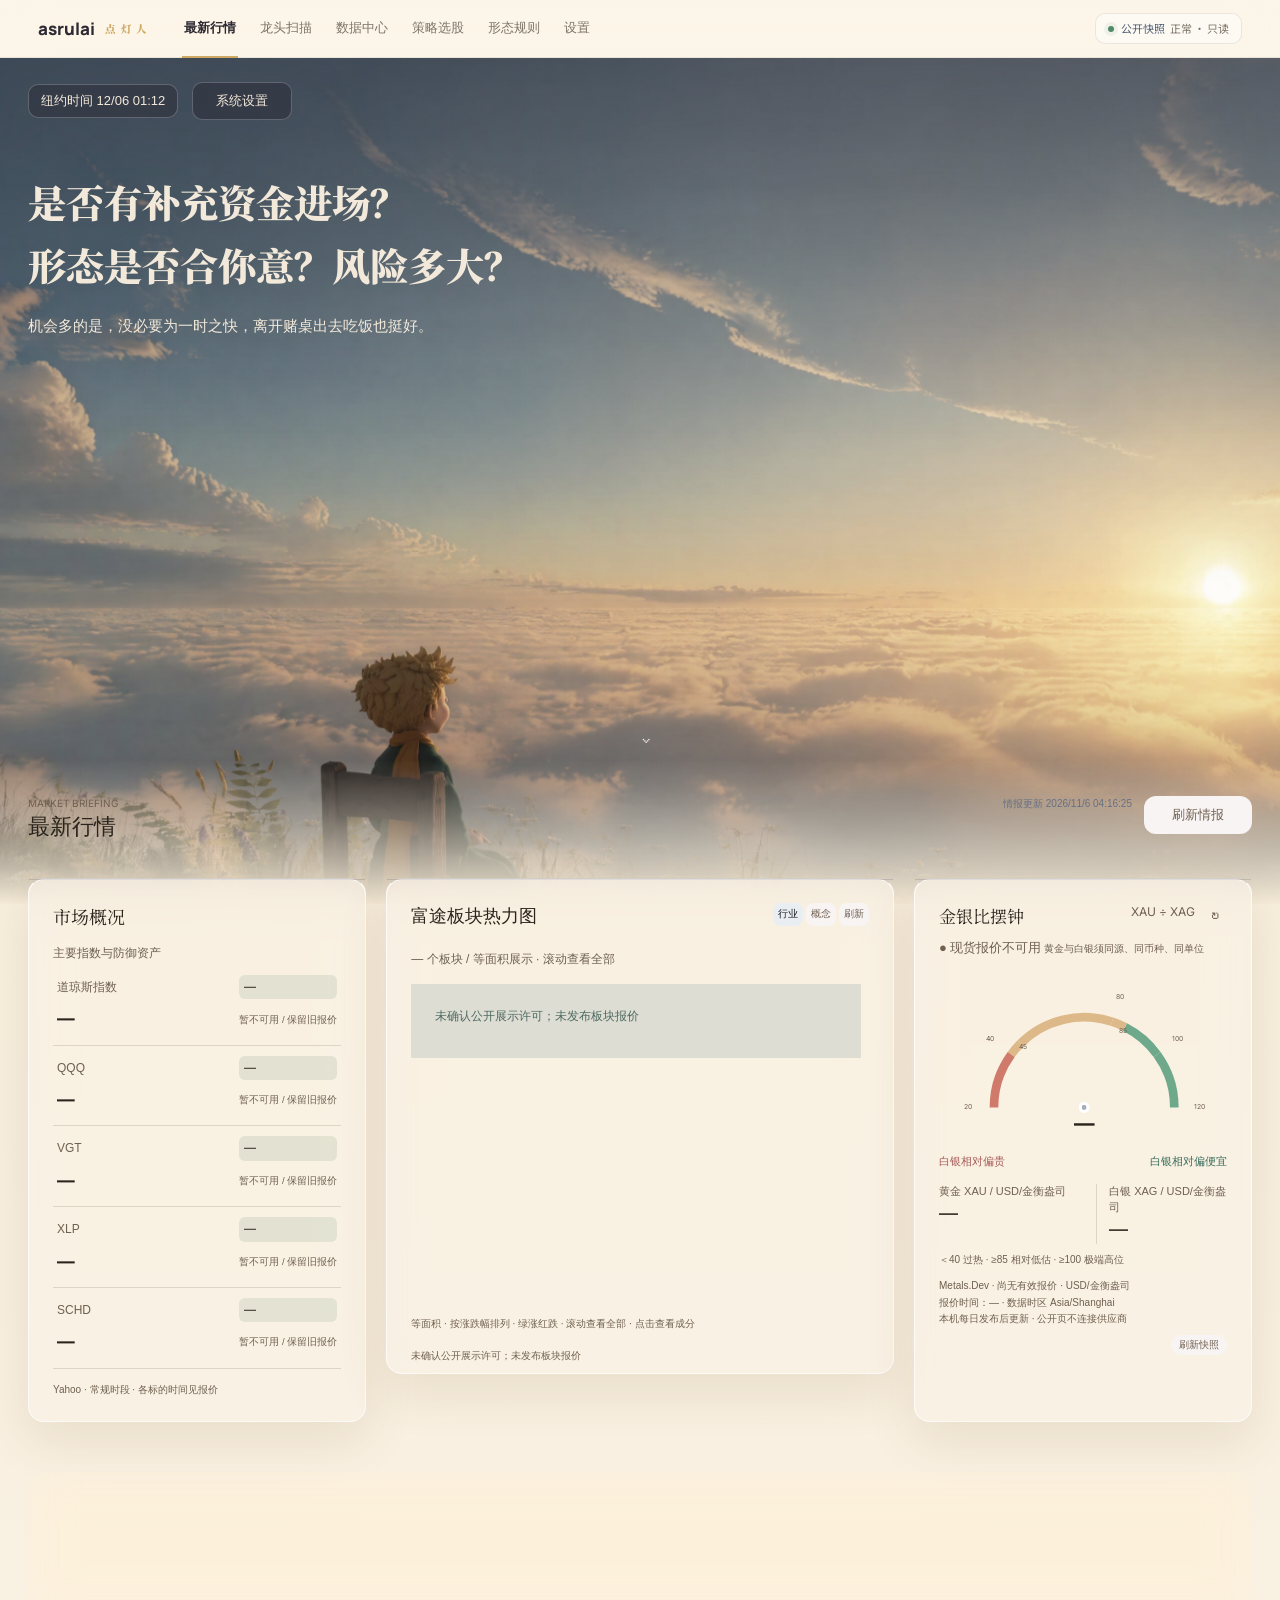
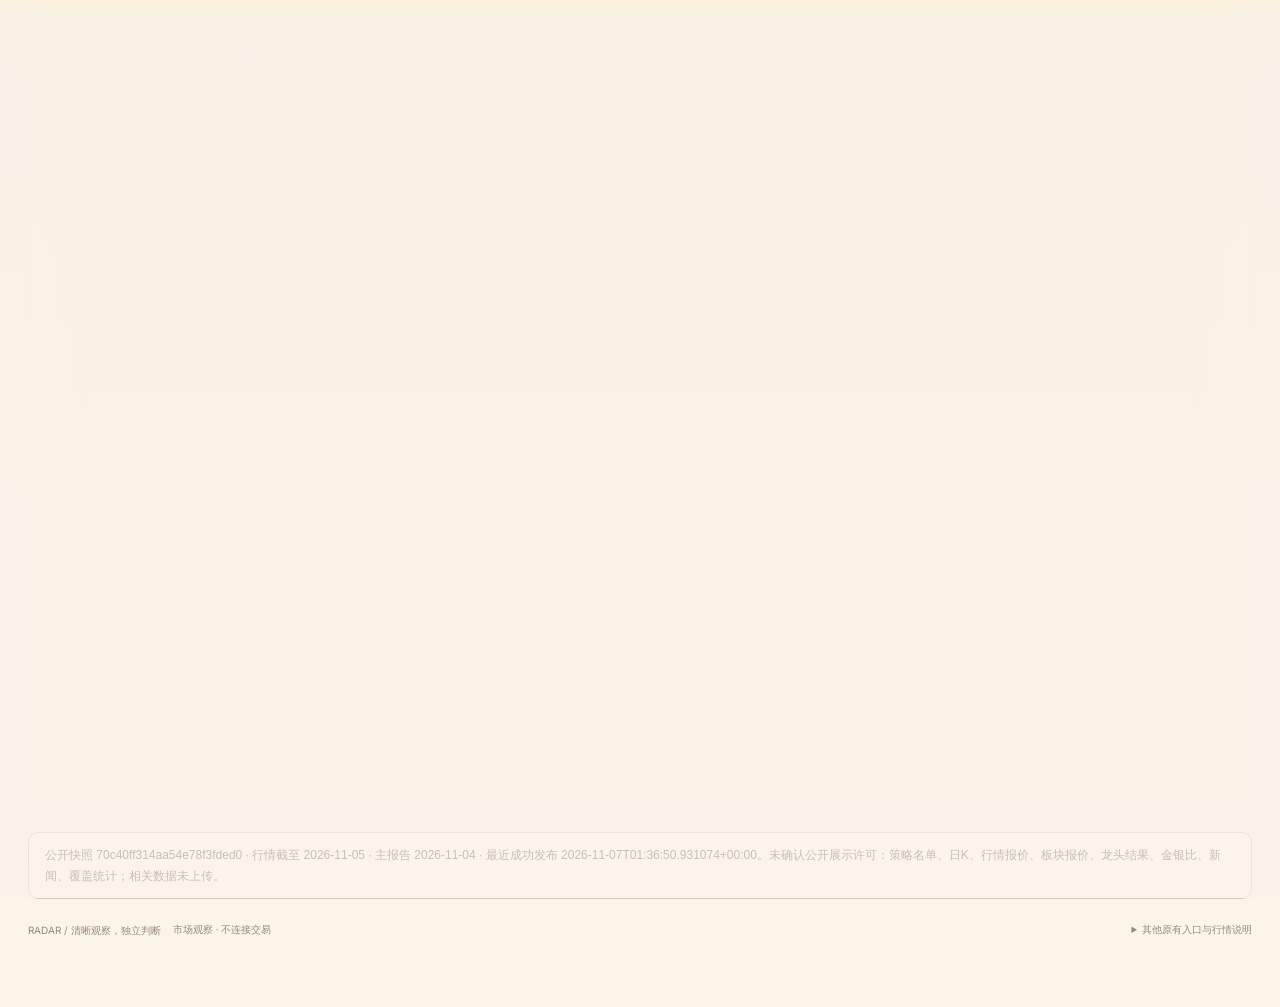
==== index.html @ d1a66824 "Hide restricted strategy outcome status and finalize source UI version tracking" ====
<!doctype html>
<html lang="zh-CN">
<head>
  <meta charset="utf-8">
  <meta name="viewport" content="width=device-width,initial-scale=1">
  <title>asrulai 点灯人 · 美股强庄雷达</title>
  <link rel="icon" href="assets/favicon.svg" type="image/svg+xml">
  <link rel="stylesheet" href="public-readonly.css?v=4c5e1f662833">
  <link rel="stylesheet" href="style.css?v=d8dc9cdddaea">
  <link rel="stylesheet" href="strategy-grid.css?v=edbc44631b74">
  <link rel="stylesheet" href="home-glass.css?v=fbff0ef90c2d">
  <link rel="stylesheet" href="mac-ui-v1.css?v=05c9273a77c1">
  <link rel="stylesheet" href="cine-v4.css?v=2f1f0448f739">
  <link rel="stylesheet" href="strategy-v41.css?v=d9907ea0c270">
  <link rel="stylesheet" href="strategy-final.css?v=4d6ab292b437">
<link rel="stylesheet" href="https://fonts.googleapis.com/css2?family=Manrope:wght@700;800&family=Noto+Serif+SC:wght@900&display=swap">
</head>
<body class="ui-preview c1-market-view">
  <header class="preview-global">
    <div class="preview-brand"><a class="preview-wordmark" href="#"><span>asrulai</span><small>点灯人</small></a></div>
    <nav id="previewNavigation" aria-label="全局导航">
      <button class="nav-item active" data-view="intel" aria-label="最新行情" title="最新行情">最新行情</button>
      <button class="nav-item" data-view="leaders" aria-label="龙头扫描" title="龙头扫描">龙头扫描</button>
      <button class="nav-item" data-view="data" aria-label="数据中心" title="数据中心">数据中心</button>
      <button class="nav-item" data-view="results" aria-label="策略选股" title="策略选股">策略选股</button>
      <button class="nav-item" data-view="rules" aria-label="形态规则" title="形态规则">形态规则</button>
      <button class="nav-item" data-view="settings" aria-label="设置" title="设置">设置</button>
    </nav>
    <div class="preview-account-slot">
      <div class="sidebar-status">
        <span class="status-dot" id="serverDot"></span>
        <div><small>公开快照</small><strong id="serverStatus">读取中</strong></div>
      </div>
    </div>
  </header>
<div class="app-shell">


    <main class="main">
      <header class="topbar">
        <div><h1 id="pageTitle">最新行情</h1><p id="pageSubtitle">市场概况、政策与宏观、策略机会观察</p></div>
        <div class="top-actions">
          <span class="asof" id="asOf">尚未扫描</span>
          <button class="btn primary" id="quickScanBtn">公开只读快照</button>
        </div>
      </header>

      <section class="view" id="view-home" hidden aria-hidden="true">
        <span id="mUniverse"></span><span id="mWithData"></span><span id="mBars"></span><span id="mReady"></span><span id="mQualified"></span>
        <span id="cUniverse"></span><span id="cReady"></span><span id="cLatest"></span><span id="coveragePct"></span>
        <div id="coverageRing"></div><span id="coverageTip"></span><div id="setupNotice"></div><div id="homeCandidates"></div>
      </section>

      <section class="view active c1-market-page" id="view-intel">
        <div class="cine-scene" aria-hidden="true"><img class="scene" src="hero_cine.jpg?v=195e0e89e6cb" alt=""><div class="scene-grade"></div><div class="scene-haze"></div><div class="hero-fade"></div></div><header class="home-nav" aria-label="首页导航">
          <div class="home-brand"><strong>asrulai</strong><small>点灯人</small></div>
          <nav><button type="button" data-home-go="intel" aria-current="page">市场总览</button><button type="button" data-home-go="results">强庄雷达</button><button type="button" data-home-go="leaders">龙头扫描</button><button type="button" data-home-go="data">数据中心</button></nav>
          <div class="home-account"><time id="homeClock"></time><button type="button" data-home-go="settings">系统设置</button></div>
        </header>
        <section class="home-hero"><div><h1>是否有补充资金进场？<br>形态是否合你意？风险多大？</h1><p>机会多的是，没必要为一时之快，离开赌桌出去吃饭也挺好。</p></div></section>
        <div class="c1-page-head"><div><p class="c1-kicker">MARKET BRIEFING</p><h2>最新行情</h2><p class="home-original-subtitle">以现有扫描结果为核心的市场观察</p></div><div class="c1-actions"><span id="intelAsOf">尚未获取情报</span><button class="btn" id="refreshIntelBtn">刷新情报</button></div></div>
        <section class="c1-section c1-overview" aria-labelledby="c1OverviewTitle">
          <div class="c1-section-title"><h3 id="c1OverviewTitle">市场概况</h3><span id="intelMarketDate">各标的行情时间见下方</span></div>
          <div id="c1MarketBoard"></div>
        </section>

        <footer class="home-footer"><span>RADAR / 清晰观察，独立判断</span><span>市场观察 · 不连接交易</span><details><summary>其他原有入口与行情说明</summary><button type="button" data-home-go="rules">形态规则</button><button type="button" id="homeQuickScan">读取公开快照</button><div id="homeSourceNotes"></div></details></footer>
        <section class="c1-section" aria-labelledby="c1PolicyTitle"><div class="c1-section-title"><div><p class="c1-kicker">POLICY & MACRO</p><h3 id="c1PolicyTitle">政策与宏观</h3></div><button type="button" id="intelPolicyMore" class="c1-link">查看更多</button></div><div class="c1-policy-grid" id="intelPolicy"><p class="c1-empty">暂无最新资讯</p></div></section>
        <section class="c1-section c1-bottom-watch" aria-labelledby="c1StrategiesTitle"><div class="c1-section-title"><div><h3 id="c1StrategiesTitle">大跌抄底</h3><span id="c1ScanAsOf">固定观察池 · 日 K 线 · 7只标的</span></div></div><div class="c1-stock-grid" id="intelStrategyStocks"><p class="c1-empty">正在读取固定观察池…</p></div></section>
      </section>

      <section class="view" id="view-leaders">
        <article class="intel-hero leader-hero">
          <div><span class="eyebrow">LEADER & MAINLINE SCANNER</span><h2>龙头股与主线行情</h2><p>把“先启动、带动同题材、分歧后仍强、最后转弱”转成可审计的美股量价与新闻规则。</p></div>
          <div class="intel-actions"><strong id="leaderAsOf">尚未获取</strong><button class="btn primary" id="refreshLeaderBtn">刷新龙头扫描</button></div>
        </article>
        <div class="intel-limitations hidden" id="leaderLimitations"></div>
        <article class="panel mainline-panel"><div class="panel-head"><div><h2>第一阶段：当天热点与强势板块</h2><p>先核验新闻催化、上涨宽度、相对大盘强度和量能，再进入个股形态筛选</p></div></div><div class="mainline-list" id="mainlineList"><div class="empty-state">请先刷新今日情报</div></div></article>
        <article class="panel leader-panel"><div class="panel-head"><div><h2>龙头股候选</h2><p>不是单纯涨幅第一；优先观察最先启动、量价最强、收盘靠近高位且带动题材的股票</p></div></div><div class="leader-list" id="leaderList"><div class="empty-state">请先刷新今日情报</div></div><p class="audit-tip">美股没有A股涨停板制度：系统把“一字板”代理为强缺口/强收盘启动，把“换手板”代理为高成交额、高量比、实体强和收盘靠近高位。候选只是观察线索，不构成投资建议。</p></article>
      </section>

      <section class="view" id="view-data">
        <div class="grid-2 data-grid">
          <article class="panel massive-sync-panel">
            <div class="panel-head"><div><h2>公开数据快照</h2><p>这里展示本机雷达最近一次发布的只读结果；公开网页不连接行情供应商，也不触发同步或扫描。</p></div><span class="badge recommended">只读镜像</span></div>
            <div class="massive-status-grid">
              <div><span>数据状态</span><strong id="msProvider">公开快照</strong></div>
              <div><span>本地最新交易日</span><strong id="msLocalDate">—</strong></div>
              <div><span>当前应更新到</span><strong id="msTargetDate">与本机快照一致</strong></div>
              <div><span>缺失交易日</span><strong id="msMissing">仅在本机处理</strong></div>
              <div><span>正在同步日期</span><strong id="msCurrentDate">公开站不同步</strong></div>
              <div><span>本日返回股票</span><strong id="msReturned">—</strong></div>
              <div><span>插入 / 更新 / 跳过</span><strong id="msWriteCounts">公开站不写入</strong></div>
              <div><span>请求等待</span><strong id="msWait">无</strong></div>
              <div><span>总进度</span><strong id="msProgress">100%</strong></div>
              <div><span>最近成功日期</span><strong id="msLastSuccess">—</strong></div>
              <div><span>更新结果</span><strong id="msResult">等待读取</strong></div>
              <div><span>错误信息</span><strong id="msError">—</strong></div>
              <div><span>日K来源审计</span><strong id="msSourceAudit">内部参数</strong></div>
              <div><span>数据口径</span><strong id="msConflictDates">只读结果</strong></div>
            </div>
            <p class="privacy-note">选股策略、筛选阈值、行情钥匙和本机设置只留在你的电脑。这里仅发布上榜结果、既有标签与分数、K线数字和行情快照。</p>
          </article>
          <article class="panel">
            <div class="panel-head"><div><h2>数据源健康状态</h2><p>公开网页只读取静态快照，不执行连接测试。</p></div><span class="badge">只读</span></div>
            <div id="sourceHealthList" class="source-health-list"><div class="empty-state">快照文件可正常读取；供应商连通状态仅在本机雷达查看。</div></div>
            <div class="button-row"><button class="btn" id="testAllSourcesBtn">重新读取快照</button><button class="btn" id="exportDiagnosticsBtn">导出公开状态</button></div>
          </article>
        </div>
        <article class="panel progress-panel" id="progressPanel">
          <div class="panel-head"><div><h2>发布状态</h2><p id="progressText">只读快照已就绪</p></div><button class="text-btn danger" id="stopTaskBtn" disabled>公开站无任务</button></div>
          <div class="progress-track"><div id="progressBar" style="width:100%"></div></div>
          <div class="task-log" id="taskLog">本页面不会修改雷达数据库。</div>
        </article>
        <article class="panel">
          <div class="panel-head"><div><h2>数据库覆盖明细</h2><p>沿用本机雷达发布时的正式审计口径</p></div><button class="btn" id="refreshCoverageBtn">刷新</button></div>
          <div class="audit-table">
            <div><span>候选池股票数</span><strong id="aUniverse">0</strong></div>
            <div><span>已有历史数据</span><strong id="aWithData">0</strong></div>
            <div><span>正式可扫描</span><strong id="aReady">0</strong></div>
            <div><span>累计日K条数</span><strong id="aBars">0</strong></div>
            <div><span>数据最新交易日</span><strong id="aLatest">—</strong></div>
          </div>
        </article>
      </section>

      <section class="view" id="view-results">
        <article class="panel result-controls">
          <div>
            <h2>全市场扫描</h2>
            <p>扫描沿用原有数据与策略。选择左侧股票查看本地一年日K，滚轮缩放、拖动平移。</p>
          </div>
          <div class="scan-settings"><span class="badge">公开快照 · 筛选参数：内部参数</span><button class="btn primary" id="runScanBtn">重新读取快照</button></div>
        </article>

        <div class="result-summary" id="resultSummary">
          <span>尚未扫描</span>
        </div>

        <article class="panel table-panel">
          <div class="table-toolbar">
            <div class="filter-tabs">
              <button class="active" data-filter="qualified">正式候选</button>
              <button data-filter="personal">主线中的确认形态</button>
              <button data-filter="watch">主线待形态／形态待主线</button>
              <button data-filter="all">全部评分</button>
              <button data-filter="risk">出货风险</button>
            </div>
            <input id="resultSearch" placeholder="搜索股票代码或名称">
            <select id="stageFilter"><option value="">全部阶段</option><option>拉升启动</option><option>洗盘/锁仓</option><option>建仓观察</option><option>稳健上升</option><option>出货风险</option></select>
            <select id="personalPatternFilter">
              <option value="">全部个人形态</option>
              <option value="strong_launch">强势经典启动</option>
              <option value="extreme_quiet">极静思动</option>

              <option value="abnormal_volume_small_gain">当天量能异常大</option>
              <option value="needle_bottom">金针探底</option>
              <option value="pulse_wash">上冲下洗</option>
              <option value="return_spear">杀回马枪</option>
              <option value="arrow_cross_three">一箭穿三</option>

              <option value="strong_wash">强势股洗盘</option>
              <option value="breakdown_wash">破位洗盘</option>

              <option value="ma5_support">5日均线支撑</option>
              <option value="gap_up_start_v1">跳空高开</option>
              <option value="ma30_support_v1">30日均线</option>
            </select>
            <button class="btn" data-result-sort="pre_desc">盘前涨幅↓</button>
            <button class="btn" data-result-sort="pre_asc">盘前涨幅↑</button>
            <button class="btn" data-result-sort="catalyst">黑马优先：盘前＋利好/热点</button>
            <button class="btn" id="exportCsvBtn">导出 CSV</button>
            <button class="btn" id="exportHtmlBtn">导出中文报告</button>
          </div>
          <div class="table-scroll">
            <table>
              <thead><tr><th>排名</th><th>股票</th><th>所属行业</th><th>盘前涨幅</th><th>形态标签</th><th>收盘/日涨跌</th><th>核心理由（利好/热点优先）</th><th>观察触发价</th></tr></thead>
              <tbody id="resultBody"><tr><td colspan="8" class="empty-cell">完成扫描后显示结果</td></tr></tbody>
            </table>
          </div>
          <div class="pagination" id="pagination"></div>
        </article>
      </section>

      <section class="view" id="view-rules">
        <article class="rule-hero"><span>核心原则</span><h2>“强庄”只是量价结构的俗称，公开页面只展示扫描结果与高层规则名称。</h2><p>具体筛选、打分和确认参数均为「内部参数」，仅在本机雷达保存与执行。</p></article>
        <div class="rule-grid" id="publicCoreRules"></div>
        <article class="panel personal-library-panel"><div class="panel-head"><div><h2>你的个人形态库</h2><p>公开说明不包含检测算法与数值阈值</p></div><span class="badge recommended">内部参数</span></div><div class="rule-grid personal-rule-grid" id="publicPersonalRules"></div></article>
        <article class="panel source-panel"><h2>规则依据与美股适配</h2><p>形态标签用于整理观察线索，不证明真实庄家存在，也不构成投资建议。</p></article>
      </section>

      <section class="view" id="view-settings">
        <div class="grid-2">
          <article class="panel"><h2>阅读偏好</h2><label>结果每页数量<select id="pageSize"><option>25</option><option selected>50</option><option>100</option></select></label><label class="check"><input type="checkbox" id="showManualPlan" checked> 显示已发布的观察价位</label><button class="btn" id="saveSettingsBtn">保存阅读偏好</button><p class="privacy-note">阅读偏好只保存在当前浏览器，不会同步回本机雷达。</p></article>
          <article class="panel"><h2>公开数据管理</h2><p>公开站没有清空本机数据库的权限。需要更新内容时，在本机雷达运行发布脚本即可。</p><button class="btn" id="clearDataBtn">清除本页阅读偏好</button></article>
        </div>
        <article class="panel about-panel"><h2>版本信息</h2><div><span>界面版本</span><strong>1.18.29 · 原雷达 UI 只读镜像</strong></div><div><span>策略与门槛</span><strong>内部参数</strong></div><div><span>自动交易</span><strong>永久关闭；仅生成人工观察计划</strong></div><div><span>公开数据位置</span><strong>静态只读快照</strong></div></article>
      </section>
    </main>
  </div>

  <div class="toast" id="toast"></div>
  <div class="modal" id="detailModal" role="dialog" aria-modal="true" aria-label="股票专业K线与既有评分" aria-hidden="true">
    <div class="modal-card">
      <button class="modal-close" id="modalClose" aria-label="关闭股票详情">×</button>
      <div id="detailContent"></div>
    </div>
  </div>
  <script src="public-db.js?v=346287a24764"></script>
  <script src="inline-chart-viewport.js?v=1ce33b12a002"></script>
  <script src="plate-members.js?v=44be9cada687"></script>
  <script src="c1-display.js?v=3f9371ce4bd9"></script>
  <script src="public-strategy-grid.js?v=619bd5b79b53"></script>
  <script src="public-chart-change-rate.js?v=726ba0afd06a"></script>
  <script src="public-app.js?v=e1412cb95948"></script>
  <script src="public-metals-ratio.js?v=fabd8baeedbb"></script>
  <script src="home-glass.js?v=058d87735598"></script>
  <script src="mac-ui-v1.js?v=e82d5ac2a124"></script>
  <script src="cine-v4.js?v=af844124ae87"></script>
  <script src="strategy-final-ui.js?v=3d24afa59faa"></script>
  <script src="public-publication.js?v=81edaf9be515"></script>
</body>
</html>
---- public-readonly.css ----
/* Permissions belong to public controllers, shared styles own geometry. */
.ui-preview #view-results .preview-command{z-index:40}
.ui-preview #view-results .result-more[open]{z-index:61}
.publication-notice{font:12px/1.7 -apple-system,sans-serif;color:#695f52;padding:12px 16px;margin:18px 0;border:1px solid #d9ccad;border-radius:10px;background:#fff9ed}
---- style.css ----
:root {
  --bg: #07101d;
  --sidebar: #091525;
  --panel: #101d2e;
  --panel-2: #14243a;
  --line: #223650;
  --text: #eef6ff;
  --muted: #8ea2bb;
  --cyan: #25c5e8;
  --blue: #4b7cff;
  --green: #35d69a;
  --amber: #f5b94c;
  --red: #ff6b7a;
  --shadow: 0 18px 50px rgba(0, 0, 0, .22);
}
* { box-sizing: border-box; }
html, body { margin: 0; min-height: 100%; background: var(--bg); color: var(--text); font-family: -apple-system, BlinkMacSystemFont, "PingFang SC", "Microsoft YaHei", Arial, sans-serif; }
body { background-image: radial-gradient(circle at 80% 0%, rgba(37, 197, 232, .08), transparent 32%), radial-gradient(circle at 15% 75%, rgba(75, 124, 255, .06), transparent 34%); }
button, input, select { font: inherit; }
button { cursor: pointer; }
.app-shell { display: flex; min-height: 100vh; }
.sidebar { position: fixed; inset: 0 auto 0 0; width: 232px; padding: 24px 18px; background: rgba(9, 21, 37, .98); border-right: 1px solid #192b42; display: flex; flex-direction: column; z-index: 10; }
.brand { display: flex; gap: 12px; align-items: center; padding: 0 6px 28px; }
.brand-mark { width: 42px; height: 42px; border-radius: 13px; display: grid; place-items: center; color: #04111d; font-weight: 900; letter-spacing: -1px; background: linear-gradient(135deg, var(--cyan), #72f0c3); box-shadow: 0 8px 25px rgba(37, 197, 232, .25); }
.brand strong { display: block; font-size: 15px; }
.brand small { color: var(--muted); font-size: 10px; display: block; margin-top: 4px; }
nav { display: grid; gap: 7px; }
.nav-item { border: 0; color:#42566c; background: transparent; border-radius: 11px; padding: 12px 14px; text-align: left; transition: .18s ease; }
.nav-item span { display: inline-block; width: 27px; color:#42566c; }
.nav-item:hover { background:#f4f7fb; color: #fff; }
.nav-item.active { background: linear-gradient(90deg, rgba(37, 197, 232, .19), rgba(75, 124, 255, .11)); color: #fff; box-shadow: inset 3px 0 var(--cyan); }
.nav-item.active span { color: var(--cyan); }
.sidebar-status { margin-top: auto; border: 1px solid var(--line); background:#f4f7fb; border-radius: 12px; padding: 12px; display: flex; gap: 10px; align-items: center; }
.status-dot { width: 9px; height: 9px; border-radius: 50%; background: var(--amber); box-shadow: 0 0 0 5px rgba(245,185,76,.1); }
.status-dot.ok { background: var(--green); box-shadow: 0 0 0 5px rgba(53,214,154,.1); }
.sidebar-status small { color: var(--muted); display: block; font-size: 10px; }
.sidebar-status strong { font-size: 12px; }
.sidebar-note { color: #647d98; font-size: 10px; line-height: 1.7; padding: 8px 12px 0; }
.main { margin-left: 232px; width: calc(100% - 232px); padding: 0 30px 60px; }
.topbar { height: 106px; display: flex; align-items: center; justify-content: space-between; border-bottom: 1px solid rgba(34,54,80,.7); margin-bottom: 26px; }
.topbar h1 { margin: 0 0 6px; font-size: 25px; letter-spacing: -.5px; }
.topbar p { margin: 0; color: var(--muted); font-size: 12px; }
.top-actions { display: flex; align-items: center; gap: 13px; }
.asof { color: var(--muted); font-size: 11px; }
.view { display: none; animation: fade .22s ease; }
.view.active { display: block; }
@keyframes fade { from { opacity: .4; transform: translateY(4px); } to { opacity: 1; transform: none; } }
.btn { border: 1px solid #31506f; color:#42566c; background:#f4f7fb; padding: 9px 14px; border-radius: 9px; font-weight: 600; font-size: 12px; transition: .18s ease; }
.btn:hover { transform: translateY(-1px); border-color: #4d7198; background:#f4f7fb; }
.btn:disabled { opacity: .45; cursor: not-allowed; transform: none; }
.btn.primary { color: #02111d; border-color: transparent; background: linear-gradient(135deg, var(--cyan), #59e2b5); box-shadow: 0 7px 20px rgba(37,197,232,.16); }
.btn.danger { border-color: rgba(255,107,122,.55); color: #ffb4bc; background: rgba(255,107,122,.08); }
.text-btn { color: var(--cyan); border: 0; background: transparent; font-size: 12px; }
.text-btn.danger { color: var(--red); }
.notice { display: grid; grid-template-columns: auto 1fr auto; gap: 16px; align-items: center; padding: 16px 18px; border: 1px solid rgba(37,197,232,.35); background: linear-gradient(90deg, rgba(37,197,232,.10), rgba(75,124,255,.05)); border-radius: 13px; margin-bottom: 20px; }
.notice.hidden { display: none; }
.notice-icon { width: 34px; height: 34px; border-radius: 50%; display: grid; place-items: center; background: var(--cyan); color: #03131f; font-weight: 900; }
.notice strong { font-size: 13px; }
.notice p { margin: 5px 0 0; color:#42566c; font-size: 11px; }
.metric-grid { display: grid; grid-template-columns: repeat(4, minmax(0, 1fr)); gap: 15px; margin-bottom: 18px; }
.metric { position: relative; overflow: hidden; padding: 19px; min-height: 120px; border: 1px solid var(--line); border-radius: 14px; background: linear-gradient(145deg, #101e30, #0d1928); box-shadow: var(--shadow); }
.metric:after { content: ""; position: absolute; width: 80px; height: 80px; border-radius: 50%; right: -25px; top: -25px; background: rgba(75,124,255,.08); }
.metric span { color:#42566c; font-size: 11px; }
.metric strong { display: block; font-size: 31px; margin: 9px 0 5px; }
.metric small { color: #667f99; font-size: 10px; }
.metric.accent strong { color: var(--cyan); }
.metric.green strong { color: var(--green); }
.grid-2 { display: grid; grid-template-columns: 1fr 1fr; gap: 18px; margin-bottom: 18px; }
.massive-sync-panel { grid-column: 1 / -1; }
.massive-key-row { display:grid; grid-template-columns:minmax(320px,1fr) 210px; gap:14px; align-items:end; }
.massive-key-status { min-height:58px; border:1px solid #29425e; border-radius:9px; padding:10px 12px; background:#f4f7fb; display:grid; gap:3px; }
.massive-key-status span,.massive-key-status small { color:var(--muted); font-size:9px; }
.massive-key-status strong { color:var(--cyan); font-size:12px; }
.massive-status-grid { display:grid; grid-template-columns:repeat(4,minmax(0,1fr)); gap:9px; margin-top:16px; }
.massive-status-grid div { min-height:66px; border:1px solid #263e59; border-radius:9px; background:#f4f7fb; padding:10px 11px; }
.massive-status-grid span { display:block; color:var(--muted); font-size:9px; margin-bottom:8px; }
.massive-status-grid strong { display:block; color:#42566c; font-size:11px; overflow-wrap:anywhere; }
@media (max-width: 980px) { .massive-status-grid { grid-template-columns:repeat(2,minmax(0,1fr)); } .massive-key-row { grid-template-columns:1fr; } }
.panel { border: 1px solid var(--line); border-radius: 14px; background: linear-gradient(145deg, rgba(16,29,46,.98), rgba(12,24,39,.98)); padding: 20px; box-shadow: var(--shadow); }
.panel h2 { margin: 0; font-size: 15px; }
.panel > h2 { margin-bottom: 16px; }
.panel-head { display: flex; justify-content: space-between; align-items: flex-start; gap: 12px; margin-bottom: 17px; }
.panel-head p, .panel > p { margin: 5px 0 0; color: var(--muted); font-size: 10px; line-height: 1.6; }
.candidate-list { min-height: 185px; }
.candidate-item { display: grid; grid-template-columns: 45px 1fr auto; gap: 12px; align-items: center; padding: 10px 5px; border-bottom: 1px solid rgba(34,54,80,.65); }
.candidate-item:last-child { border-bottom: 0; }
.score-bubble { width: 38px; height: 38px; border-radius: 11px; display: grid; place-items: center; font-weight: 800; color: var(--green); background: rgba(53,214,154,.09); border: 1px solid rgba(53,214,154,.23); }
.candidate-item strong { font-size: 12px; }
.candidate-item small { display: block; color: var(--muted); font-size: 9px; margin-top: 4px; white-space: nowrap; overflow: hidden; text-overflow: ellipsis; max-width: 380px; }
.candidate-item em { font-style: normal; color: var(--cyan); font-size: 10px; }
.empty-state, .empty-cell { color: #657d95; display: grid; place-items: center; font-size: 11px; }
.coverage-ring-wrap { display: flex; align-items: center; gap: 28px; min-height: 145px; }
.coverage-ring { --pct: 0%; width: 112px; height: 112px; border-radius: 50%; flex: 0 0 auto; display: grid; place-items: center; background: conic-gradient(var(--cyan) var(--pct), #1b3048 0); position: relative; }
.coverage-ring:after { content: ""; position: absolute; inset: 10px; border-radius: 50%; background:#f4f7fb; }
.coverage-ring span { position: relative; z-index: 1; font-size: 21px; font-weight: 800; }
.coverage-copy { flex: 1; display: grid; gap: 12px; }
.coverage-copy div { display: flex; justify-content: space-between; border-bottom: 1px dashed #2b4059; padding-bottom: 8px; }
.coverage-copy span { color: var(--muted); font-size: 10px; }
.coverage-copy strong { font-size: 11px; }
.audit-tip { color:#42566c; font-size: 10px; line-height: 1.6; margin: 7px 0 0; }
.logic-panel { margin-bottom: 18px; }
.logic-flow { display: grid; grid-template-columns: 1fr auto 1fr auto 1fr auto 1fr; gap: 10px; align-items: center; }
.logic-flow > div { min-height: 86px; border: 1px solid #243b55; border-radius: 11px; background:#f4f7fb; padding: 12px; }
.logic-flow b { color: var(--cyan); font-size: 10px; }
.logic-flow strong { display: block; font-size: 11px; margin: 8px 0 5px; }
.logic-flow span { color: var(--muted); font-size: 9px; }
.logic-flow i { color: #45617e; font-style: normal; }
.badge { border: 1px solid #35506d; color:#42566c; border-radius: 999px; padding: 4px 8px; font-size: 9px; }
.badge.recommended { color: var(--green); border-color: rgba(53,214,154,.35); background: rgba(53,214,154,.07); }
label { display: block; color:#42566c; font-size: 10px; margin: 12px 0; }
input, select { width: 100%; border: 1px solid #2a425e; outline: none; color:#42566c; background:#f4f7fb; border-radius: 8px; padding: 10px 11px; margin-top: 6px; font-size: 11px; }
textarea { width: 100%; min-height: 95px; resize: vertical; border: 1px solid #2a425e; outline: none; color:#42566c; background:#f4f7fb; border-radius: 8px; padding: 11px; font: 11px/1.6 ui-monospace, SFMono-Regular, Menlo, monospace; }
textarea:focus { border-color: var(--cyan); box-shadow: 0 0 0 3px rgba(37,197,232,.08); }
input:focus, select:focus { border-color: var(--cyan); box-shadow: 0 0 0 3px rgba(37,197,232,.08); }
.form-row { display: grid; grid-template-columns: 1fr 1fr; gap: 12px; }
label.check { display: flex; gap: 8px; align-items: center; }
label.check input { width: auto; margin: 0; accent-color: var(--cyan); }
.button-row { display: flex; gap: 8px; flex-wrap: wrap; margin-top: 15px; }
.privacy-note { color: #667f99 !important; }
.drop-zone { min-height: 215px; border: 1px dashed #355675; border-radius: 12px; background: rgba(37,197,232,.025); display: flex; flex-direction: column; align-items: center; justify-content: center; gap: 8px; transition: .2s ease; }
.drop-zone.drag { border-color: var(--cyan); background: rgba(37,197,232,.08); }
.drop-zone strong { font-size: 12px; }
.drop-zone span { color: var(--muted); font-size: 10px; }
.upload-icon { width: 42px; height: 42px; border-radius: 50%; display: grid; place-items: center; background:#f4f7fb; color: var(--cyan); font-size: 20px; }
.import-help { display: grid; grid-template-columns: repeat(2, 1fr); gap: 5px 12px; margin-top: 13px; color:#42566c; font-size: 9px; }
.import-help strong { grid-column: 1 / -1; color:#42566c; }
.progress-panel { margin-bottom: 18px; }
.futu-panel { margin-bottom: 18px; }
.source-health-panel { margin: 18px 0; }
.source-health-list { display:grid; grid-template-columns:repeat(auto-fit,minmax(220px,1fr)); gap:8px; }
.source-health-row { border:1px solid #29425e; border-radius:9px; padding:10px 12px; background:#f4f7fb; display:grid; gap:4px; }
.source-health-row b { color:#42566c; }
.source-health-row small { color:var(--muted); line-height:1.35; }
.source-health-row .warn { color:#f2bd5a; }
.futu-count { align-self: center; color: var(--muted); font-size: 10px; margin-left: auto; }
.progress-track { height: 8px; border-radius: 999px; overflow: hidden; background:#f4f7fb; }
.progress-track > div { width: 0; height: 100%; background: linear-gradient(90deg, var(--blue), var(--cyan), var(--green)); transition: width .2s ease; }
.task-log { margin-top: 13px; height: 72px; overflow: auto; white-space: pre-wrap; border-radius: 8px; padding: 10px; color:#42566c; background:#f4f7fb; font: 10px/1.55 ui-monospace, SFMono-Regular, Menlo, monospace; }
.audit-table { display: grid; grid-template-columns: repeat(5, 1fr); gap: 10px; }
.audit-table div { background:#f4f7fb; border: 1px solid #203650; border-radius: 10px; padding: 13px; }
.audit-table span { color: var(--muted); font-size: 9px; display: block; }
.audit-table strong { display: block; font-size: 17px; margin-top: 8px; }
.intel-hero { display: flex; align-items: center; justify-content: space-between; gap: 24px; padding: 24px 26px; margin-bottom: 17px; border: 1px solid rgba(37,197,232,.34); border-radius: 16px; background: radial-gradient(circle at 82% 0, rgba(53,214,154,.13), transparent 42%), linear-gradient(135deg, #10243c, #0d1b2c); }
.intel-hero .eyebrow { color: var(--cyan); font-size: 9px; letter-spacing: 2px; font-weight: 800; }
.intel-hero h2 { margin: 8px 0; font-size: 22px; }
.intel-hero p { max-width: 760px; margin: 0; color:#42566c; font-size: 10px; line-height: 1.7; }
.intel-actions { min-width: 165px; text-align: right; }
.intel-actions strong { display: block; margin-bottom: 10px; color:#42566c; font-size: 9px; font-weight: 500; }
.intel-limitations { margin-bottom: 15px; padding: 11px 14px; border: 1px solid rgba(245,185,76,.36); border-radius: 10px; color: #d8bd87; background: rgba(245,185,76,.07); font-size: 9px; line-height: 1.6; }
.intel-limitations.hidden { display: none; }
.intel-metric-grid { display: grid; grid-template-columns: repeat(5, minmax(0,1fr)); gap: 13px; margin-bottom: 17px; }
.intel-metric-grid .metric { min-height: 108px; padding: 16px; }
.intel-metric-grid .metric strong { font-size: 24px; }
.intel-temperature strong { color: var(--cyan); }
.market-summary-text { min-height: 66px; margin: 0 0 14px !important; padding: 13px; border-left: 3px solid var(--cyan); background:#f4f7fb; color: #c5d5e5 !important; font-size: 11px !important; line-height: 1.8 !important; }
.index-grid { display: grid; grid-template-columns: repeat(2,1fr); gap: 9px; }
.index-card { padding: 11px; border: 1px solid #253e59; border-radius: 10px; background:#f4f7fb; }
.index-card span { color:#42566c; font-size: 9px; }
.index-card b { display: block; margin-top: 6px; font-size: 14px; }
.index-card em { margin-left: 7px; font-size: 10px; font-style: normal; }
.sector-heat { display: flex; flex-wrap: wrap; gap: 8px; align-content: flex-start; min-height: 175px; }
.sector-pill { min-width: 88px; padding: 9px 10px; border: 1px solid #29425e; border-radius: 9px; background:#f4f7fb; }
.sector-pill strong { display: block; font-size: 10px; }
.sector-pill span { display: block; margin-top: 4px; font-size: 10px; }
.sector-pill.hot { border-color: rgba(53,214,154,.34); background: rgba(53,214,154,.07); }
.sector-pill.cold { border-color: rgba(255,107,122,.31); background: rgba(255,107,122,.06); }
.theme-list { display: grid; gap: 9px; min-height: 180px; }
.theme-item-wrap { border: 1px solid #263e59; border-radius: 10px; background:#f4f7fb; overflow: hidden; }
.theme-item-wrap.open { border-color: rgba(37,197,232,.55); }
.theme-item-wrap.dynamic { border-color: rgba(155,124,255,.5); box-shadow: inset 3px 0 0 rgba(155,124,255,.75); }
.theme-item { width: 100%; display: grid; grid-template-columns: auto 1fr auto; gap: 9px; align-items: center; padding: 10px 11px; border: 0; color: inherit; text-align: left; background: transparent; cursor: pointer; }
.theme-rank { width: 28px; height: 28px; display: grid; place-items: center; border-radius: 8px; color: var(--cyan); background: rgba(37,197,232,.09); font-size: 10px; font-weight: 800; }
.theme-item strong { font-size: 11px; }
.theme-item small { display: block; margin-top: 4px; color:#42566c; font-size: 8px; line-height: 1.4; }
.theme-flag { padding: 4px 7px; border-radius: 999px; color:#42566c; background:#f4f7fb; font-size: 8px; white-space: nowrap; }
.theme-flag.new { color: #07171f; background: var(--green); font-weight: 800; }
.theme-evidence { padding: 0 12px 12px 48px; }
.theme-evidence-title { padding: 9px 0; color:#42566c; font-size: 9px; border-top: 1px solid #213952; }
.theme-news { padding: 9px 10px; margin-top: 7px; border-radius: 7px; background:#f4f7fb; border-left: 2px solid #25c5e8; }
.theme-news strong { display: block; color:#42566c; font-size: 9px; line-height: 1.45; }
.theme-news p { margin: 5px 0; color:#42566c; font-size: 9px; line-height: 1.55; }
.theme-news small { color:#42566c; font-size: 8px; }
.theme-news a { display: inline-block; margin-left: 8px; color:#42566c; font-size: 8px; text-decoration: none; }
.theme-evidence-empty { padding: 10px 0; color:#42566c; font-size: 9px; }
.dynamic-concept-panel, .rescue-panel { min-height: 300px; }
.concept-stats { display: flex; flex-wrap: wrap; gap: 8px; margin: -4px 0 13px; }
.concept-stats span { padding: 6px 9px; border: 1px solid #29425e; border-radius: 8px; background:#f4f7fb; color:#42566c; font-size: 8px; }
.concept-stats b { color:#42566c; }
.rescue-list { display: grid; gap: 8px; }
.rescue-item { display: grid; grid-template-columns: 105px 65px 1fr; gap: 10px; align-items: start; padding: 10px; border: 1px solid #263e59; border-radius: 10px; background:#f4f7fb; }
.rescue-item strong { display: block; font-size: 11px; }
.rescue-item small { display: block; margin-top: 3px; color:#42566c; font-size: 8px; line-height: 1.45; }
.rescue-item > b { font-size: 11px; text-align: right; }
.rescue-item p { margin: 0; color:#42566c; font-size: 9px; line-height: 1.55; }
.rescue-item a { display: block; margin-top: 5px; color: var(--cyan); text-decoration: none; font-size: 8px; }
.rescue-item a:hover { text-decoration: underline; }
.news-list { display: grid; grid-template-columns: repeat(2, minmax(0,1fr)); gap: 9px 14px; }
.news-list.compact { grid-template-columns: 1fr; max-height: 370px; overflow: auto; }
.news-item { display: block; padding: 11px 12px; border: 1px solid #253b55; border-radius: 10px; background:#f4f7fb; text-decoration: none; }
.news-item:hover { border-color: #3b6382; background:#f4f7fb; }
.news-item strong { display: block; color:#42566c; font-size: 10px; line-height: 1.55; }
.news-item small { display: block; margin-top: 6px; color:#42566c; font-size: 8px; }
.news-item .news-type { color: var(--amber); margin-right: 6px; }
.intel-news-panel, .hot-stock-panel { margin-bottom: 18px; }
.hot-stock-list { display: grid; gap: 12px; }
.hot-stock-card { display: grid; grid-template-columns: 150px minmax(240px,1fr) minmax(220px,.85fr); gap: 16px; padding: 15px; border: 1px solid #263e59; border-radius: 12px; background:#f4f7fb; }
.hot-stock-quote { border-right: 1px solid #223650; padding-right: 14px; }
.hot-stock-quote h3 { margin: 0 0 5px; font-size: 15px; }
.hot-stock-quote .hot-company { min-height: 24px; color:#42566c; font-size: 8px; line-height: 1.4; }
.hot-change { display: block; margin: 7px 0; color: var(--green); font-size: 22px; font-weight: 900; }
.confidence { display: inline-block; margin-top: 5px; padding: 3px 6px; border-radius: 6px; color:#42566c; background:#f4f7fb; font-size: 8px; }
.confidence.high { color: var(--green); background: rgba(53,214,154,.10); }
.confidence.low { color: var(--amber); background: rgba(245,185,76,.10); }
.hot-stock-logic h4, .hot-stock-risk h4 { margin: 0 0 7px; color:#42566c; font-size: 9px; }
.hot-stock-logic p { margin: 0 0 8px; color:#42566c; font-size: 10px; line-height: 1.65; }
.evidence-line { color:#42566c; font-size: 8px; line-height: 1.55; }
.hot-stock-risk ul { margin: 0; padding-left: 16px; }
.hot-stock-risk li { color:#42566c; font-size: 9px; line-height: 1.55; margin: 3px 0; }
.hot-stock-news { display: block; margin-top: 7px; color: var(--cyan); font-size: 8px; line-height: 1.45; text-decoration: none; }
.hot-stock-news:hover { text-decoration: underline; }
.leader-hero { border-color: rgba(155,124,255,.38); background: radial-gradient(circle at 82% 0, rgba(155,124,255,.16), transparent 42%), linear-gradient(135deg, #171d3a, #0d1b2c); }
.mainline-panel, .leader-panel { margin-bottom: 18px; }
.mainline-list, .leader-list { display: grid; gap: 10px; }
.mainline-card { display: grid; grid-template-columns: 34px 1fr auto; gap: 12px; align-items: center; padding: 13px; border: 1px solid #2c4160; border-radius: 11px; background:#f4f7fb; }
.mainline-rank { width: 30px; height: 30px; display: grid; place-items: center; border-radius: 9px; color:#42566c; background: rgba(155,124,255,.16); font-size: 12px; font-weight: 900; }
.mainline-body h3 { margin: 0 0 6px; font-size: 12px; }
.mainline-body p { margin: 0 0 5px; color:#42566c; font-size: 9px; }
.mainline-body small { color:#42566c; font-size: 8px; }
.mainline-phase { margin-left: 6px; padding: 3px 6px; border: 1px solid rgba(37,197,232,.25); border-radius: 999px; color: var(--cyan); font-size: 8px; font-weight: 500; }
.member-strip { display: flex; flex-wrap: wrap; gap: 6px; margin: 8px 0; }
.member-chip, .quote-link { color:#42566c; text-decoration: none; }
.member-chip { display: inline-flex; align-items: center; gap: 4px; padding: 4px 7px; border: 1px solid #294667; border-radius: 999px; background:#f4f7fb; font-size: 8px; }
.member-chip:hover, .quote-link:hover { color: var(--cyan); border-color: var(--cyan); }
.member-chip b { color:#42566c; font-size: 8px; }
.leader-card { display: grid; grid-template-columns: 150px 1fr auto; gap: 15px; align-items: center; padding: 13px 15px; border: 1px solid #263e59; border-radius: 11px; background:#f4f7fb; }
.leader-symbol { border-right: 1px solid #223650; padding-right: 15px; }
.leader-symbol h3 { margin: 0 0 4px; font-size: 15px; }
.leader-symbol small { display: block; min-height: 22px; color:#42566c; font-size: 8px; }
.leader-symbol b { display: block; margin-top: 7px; font-size: 17px; }
.leader-reason h4 { margin: 0 0 7px; color:#42566c; font-size: 10px; }
.leader-reason p { margin: 0 0 6px; color:#42566c; font-size: 9px; }
.leader-reason small { color:#42566c; font-size: 8px; }
.result-controls { display: flex; justify-content: space-between; align-items: flex-end; gap: 20px; margin-bottom: 16px; }
.result-controls p { color: var(--muted); font-size: 10px; margin: 6px 0 0; }
.scan-settings { display: flex; gap: 8px; align-items: flex-end; }
.scan-settings label { margin: 0; min-width: 100px; }
.scan-settings input { margin-top: 4px; padding: 8px; }
.result-summary { display: flex; gap: 10px; flex-wrap: wrap; margin: 0 0 14px; }
.result-summary span { border: 1px solid var(--line); background:#f4f7fb; border-radius: 9px; padding: 8px 11px; color:#42566c; font-size: 10px; }
.result-summary b { color: #fff; margin-left: 5px; }
.table-panel { padding: 0; overflow: hidden; }
.table-toolbar { display: flex; align-items: center; gap: 10px; padding: 14px; border-bottom: 1px solid var(--line); }
.filter-tabs { display: flex; background:#f4f7fb; padding: 3px; border-radius: 8px; }
.filter-tabs button { border: 0; background: transparent; color:#42566c; font-size: 10px; padding: 7px 10px; border-radius: 6px; }
.filter-tabs button.active { color: #fff; background:#f4f7fb; }
.table-toolbar input { width: 180px; margin: 0 0 0 auto; padding: 8px; }
.table-toolbar select { width: 130px; margin: 0; padding: 8px; }
.table-scroll { overflow-x: auto; }
table { width: 100%; border-collapse: collapse; font-size: 10px; }
th { color:#42566c; text-align: left; font-weight: 600; padding: 11px 12px; background:#f4f7fb; white-space: nowrap; }
td { padding: 12px; border-top: 1px solid rgba(34,54,80,.7); color:#42566c; vertical-align: middle; }
tbody tr { transition: background .15s ease; }
tbody tr.clickable:hover { background:#f4f7fb; cursor: pointer; }
.result-stock-row td { border-bottom: 0; }
.inline-chart-row td { padding: 0 12px 15px; border-top: 0; background:#f4f7fb; }
.inline-chart-row:hover { background:#f4f7fb; }
.inline-futu-chart { overflow: hidden; border: 1px solid #2a4159; border-radius: 9px; background: #f8fafb; box-shadow: inset 0 0 0 1px rgba(255,255,255,.5); contain: layout paint style; content-visibility: auto; contain-intrinsic-size: 354px; }
.inline-futu-chart header { display: flex; align-items: center; min-height: 34px; padding: 0 10px; border-bottom: 1px solid #d8e0e7; color: #1679d3; background: #f4f7f9; }
.inline-futu-chart header b { white-space: nowrap; font-size: 12px; }
.inline-ma-legend { display: flex; gap: 13px; overflow: hidden; margin-left: 18px; color: #596673; font-size: 9px; white-space: nowrap; }
.inline-ma-legend i { font-style: normal; font-weight: 700; }
.inline-chart-gap-key { margin-left: 12px; border-left: 8px solid rgba(255,159,26,.35); padding-left: 5px; color: #65717e; font-size: 9px; white-space: nowrap; }
.inline-chart-interaction-hint { margin-left: auto; color: #65717e; font-size: 8px; white-space: nowrap; }
.inline-chart-detail { margin-left: 8px; border: 1px solid #b9c7d4; border-radius: 5px; padding: 4px 9px; color: #536170; background: #fff; font: inherit; font-size: 9px; cursor: pointer; }
.inline-chart-detail:hover { color: #087fd6; border-color: #087fd6; }
.inline-canvas-wrap { position: relative; height: 320px; background: #fff; }
.inline-price-chart { display: block; width: 100%; height: 100%; cursor: crosshair; touch-action: pan-y; user-select: none; }
.inline-price-chart.dragging { cursor: grabbing; }
.inline-chart-tooltip { position: absolute; z-index: 4; min-width: 168px; border: 1px solid rgba(75,94,112,.6); border-radius: 4px; padding: 7px 9px; color: #344250; background: rgba(255,255,255,.95); box-shadow: 0 4px 14px rgba(25,42,58,.18); font-size: 9px; line-height: 1.5; pointer-events: none; }
.inline-chart-tooltip[hidden] { display: none; }
.inline-chart-tooltip em { color: #d96c00; font-style: normal; }
.inline-chart-loading { position: absolute; inset: 0; display: grid; place-items: center; color:#42566c; font-size: 10px; pointer-events: none; }
.ticker { color: #fff; font-weight: 800; font-size: 11px; }
.company { display: block; color: #687f97; font-size: 8px; margin-top: 3px; max-width: 120px; overflow: hidden; text-overflow: ellipsis; white-space: nowrap; }
.score { color: var(--green); font-size: 13px; font-weight: 800; }
.grade { font-size: 8px; padding: 2px 5px; border-radius: 5px; background: rgba(53,214,154,.1); margin-left: 4px; }
.stage { display: inline-block; color: var(--cyan); border: 1px solid rgba(37,197,232,.25); border-radius: 999px; padding: 4px 7px; white-space: nowrap; }
.stage.risk { color: var(--red); border-color: rgba(255,107,122,.3); }
.tag { display: inline-block; color:#42566c; background:#f4f7fb; border-radius: 5px; padding: 3px 5px; margin: 2px; white-space: nowrap; }
.pos { color: var(--green); }
.neg { color: var(--red); }
.reason-cell { min-width: 260px; max-width: 360px; color:#42566c; line-height: 1.5; }
.industry-cell { min-width: 110px; color:#42566c; line-height: 1.45; }
.premarket-cell { min-width: 84px; font-weight: 700; }
.premarket-cell small { display: block; margin-top: 3px; color:#42566c; font-weight: 400; font-size: 8px; }
.catalyst-line { display: block; margin-bottom: 4px; color: #f5c96f; font-weight: 700; }
.pagination { display: flex; gap: 5px; justify-content: center; padding: 13px; border-top: 1px solid var(--line); }
.pagination button { color:#42566c; background:#f4f7fb; border: 1px solid #28405b; border-radius: 6px; padding: 5px 8px; font-size: 9px; }
.pagination button.active { color: #06131e; background: var(--cyan); }
.rule-hero { padding: 30px; border-radius: 16px; margin-bottom: 17px; border: 1px solid rgba(37,197,232,.35); background: radial-gradient(circle at 90% 0, rgba(37,197,232,.14), transparent 45%), linear-gradient(135deg, #102239, #0d1a2b); }
.rule-hero span { color: var(--cyan); font-size: 10px; font-weight: 700; letter-spacing: 2px; }
.rule-hero h2 { max-width: 780px; font-size: 22px; line-height: 1.45; margin: 12px 0; }
.rule-hero p { max-width: 860px; color:#42566c; font-size: 11px; line-height: 1.8; }
.rule-grid { display: grid; grid-template-columns: repeat(3, 1fr); gap: 14px; margin-bottom: 17px; }
.rule-card { min-height: 175px; padding: 20px; border: 1px solid var(--line); border-radius: 13px; background:#f4f7fb; }
.rule-card b { color: var(--blue); font-size: 9px; letter-spacing: 1px; }
.rule-card h3 { margin: 12px 0 9px; font-size: 15px; }
.rule-card p { color: var(--muted); font-size: 10px; line-height: 1.75; margin: 0; }
.rule-card.gate { border-top: 3px solid var(--cyan); }
.rule-card.gate b { color: var(--cyan); }
.rule-card.risk { border-top: 3px solid var(--red); }
.rule-card.risk b { color: var(--red); }
.personal-library-panel { margin-bottom: 17px; border-color: rgba(155,124,255,.35); }
.personal-rule-grid { margin: 16px 0 0; }
.rule-card.personal { min-height: 155px; border-top: 3px solid #9b7cff; background: linear-gradient(145deg, #121f34, #151d35); }
.rule-card.personal b { color:#42566c; }
.source-panel { margin-bottom: 18px; }
.source-panel p { font-size: 11px; }
.danger-zone { border-color: rgba(255,107,122,.3); }
.danger-zone p { margin: 0 0 15px; }
.about-panel div { display: flex; justify-content: space-between; padding: 10px 0; border-top: 1px solid var(--line); font-size: 10px; }
.about-panel span { color: var(--muted); }
.toast { position: fixed; right: 25px; bottom: 25px; z-index: 100; max-width: 360px; padding: 12px 16px; border: 1px solid #37617a; border-radius: 10px; background:#f4f7fb; color:#42566c; font-size: 11px; box-shadow: var(--shadow); opacity: 0; transform: translateY(15px); pointer-events: none; transition: .2s ease; }
.toast.show { opacity: 1; transform: none; }
.toast.error { border-color: rgba(255,107,122,.6); color: #ffdce0; }
.modal { position: fixed; inset: 0; z-index: 80; display: none; place-items: center; padding: 30px; background: rgba(3,9,16,.75); backdrop-filter: blur(8px); }
.modal.open { display: grid; }
.modal-card { position: relative; width: min(1380px, 97vw); max-height: 92vh; overflow: auto; background:#f4f7fb; border: 1px solid #2c4662; border-radius: 16px; padding: 25px; box-shadow: 0 30px 90px rgba(0,0,0,.5); }
.modal-close { position: absolute; right: 15px; top: 12px; border: 0; background: transparent; color:#42566c; font-size: 23px; }
.detail-head { display: flex; gap: 16px; align-items: center; margin-bottom: 18px; }
.detail-head .big-score { width: 66px; height: 66px; border-radius: 18px; display: grid; place-items: center; color: var(--green); background: rgba(53,214,154,.08); border: 1px solid rgba(53,214,154,.3); font-size: 24px; font-weight: 900; }
.detail-head h2 { margin: 0 0 5px; }
.detail-head p { margin: 0; color: var(--muted); font-size: 10px; }
.chart-quote-strip { display:grid; grid-template-columns: 1fr 1fr 1.8fr 1.8fr 1.4fr; gap:1px; overflow:hidden; margin:-3px 0 14px; border:1px solid var(--line); border-radius:10px; background:var(--line); }
.chart-quote-strip div { min-width:0; padding:9px 11px; background:#f4f7fb; }
.chart-quote-strip span { display:block; color:var(--muted); font-size:9px; }
.chart-quote-strip b { display:block; overflow:hidden; margin-top:4px; color:#42566c; font-size:11px; text-overflow:ellipsis; white-space:nowrap; }
.chart-quote-strip .pos { color:#ef6a72; }.chart-quote-strip .neg { color:#42566c; }
.chart-wrap { height: 260px; border: 1px solid var(--line); border-radius: 11px; padding: 10px; background:#f4f7fb; margin: 15px 0; }
.chart-wrap canvas { width: 100%; height: 100%; }
.pro-chart-wrap { height: min(610px, 62vh); padding: 0; overflow: hidden; position: relative; background:#f4f7fb; }
.pro-chart-wrap canvas { cursor: crosshair; }
.pro-chart-wrap canvas.dragging { cursor: grabbing; }
.chart-controls { display:flex; justify-content:space-between; gap:8px; align-items:center; flex-wrap:wrap; margin:8px 0; padding:8px 10px; border:1px solid var(--line); border-radius:8px; background:#f4f7fb; }
.chart-controls button { border:1px solid var(--line); background:#f4f7fb; color:var(--muted); border-radius:6px; padding:4px 8px; font:inherit; cursor:pointer; }
.chart-controls button.active { color:#071522; background:var(--accent); border-color:var(--accent); }
.ma-switches { display:flex; gap:8px; flex-wrap:wrap; color:var(--muted); font-size:10px; }
.ma-switches input { accent-color:var(--accent); vertical-align:middle; }
.chart-tooltip { display:none; position:absolute; z-index:3; min-width:155px; padding:8px 10px; border:1px solid #436783; border-radius:6px; background:rgba(5,16,29,.94); color:#42566c; font-size:10px; line-height:1.55; pointer-events:none; box-shadow:0 8px 22px rgba(0,0,0,.35); }
.chart-tooltip .pos,.chart-tooltip .neg { font-weight:700; }
.chart-tooltip .pos { color:#ef6a72; }.chart-tooltip .neg { color:#42566c; }
.chart-tooltip .gap-info { color:#f3c846; font-style:normal; }
.chart-toolbar { display:flex; align-items:center; gap:10px; flex-wrap:wrap; margin-top:15px; color:var(--muted); font-size:11px; }
.chart-toolbar b { color:var(--text); font-size:13px; }
.chart-periods { display:flex; gap:6px; margin-left:auto; flex-wrap:wrap; }
.chart-periods button { border:1px solid var(--line); background:#f4f7fb; color:var(--muted); border-radius:7px; padding:5px 8px; cursor:pointer; font:inherit; }
.chart-periods button.active { color:#071522; background:var(--accent); border-color:var(--accent); }
.score-grid { display: grid; grid-template-columns: repeat(7, 1fr); gap: 8px; }
.score-grid div { padding: 11px; background:#f4f7fb; border-radius: 9px; }
.score-grid span { display: block; color: var(--muted); font-size: 8px; }
.score-grid strong { display: block; margin-top: 5px; font-size: 14px; }
.personal-match-box { margin-top: 15px; padding: 13px 14px; border: 1px solid rgba(155,124,255,.42); border-radius: 10px; background: rgba(155,124,255,.07); }
.personal-match-box h3 { margin: 0 0 9px; color:#42566c; font-size: 11px; }
.personal-tag { color:#42566c; background: rgba(155,124,255,.16); border: 1px solid rgba(155,124,255,.26); }
.pattern-levels { margin-top:6px; color:#42566c; font-size:10px; }
.pattern-rules { margin-top:6px; color:#42566c; font-size:9px; line-height:1.7; white-space:normal; }
.pattern-rules b { color:#f1c96f; }
.watch-box { border-color: rgba(245,185,76,.42); background: rgba(245,185,76,.07); }
.watch-box h3 { color: #f5c96f; }
.watch-tag { display: inline-block; max-width: 100%; white-space: normal; color: #f3d69d; background: rgba(245,185,76,.12); border: 1px solid rgba(245,185,76,.25); }
.detail-columns { display: grid; grid-template-columns: 1fr 1fr; gap: 15px; margin-top: 15px; }
.detail-box { border: 1px solid var(--line); border-radius: 10px; padding: 14px; }
.detail-box h3 { margin: 0 0 10px; font-size: 12px; }
.detail-box li { color:#42566c; font-size: 10px; line-height: 1.65; margin: 5px 0; }
.plan-grid { display: grid; grid-template-columns: repeat(3,1fr); gap: 8px; margin-top: 15px; }
.plan-grid div { border: 1px solid #28415e; border-radius: 9px; padding: 12px; }
.plan-grid span { color: var(--muted); display: block; font-size: 8px; }
.plan-grid strong { display: block; margin-top: 6px; font-size: 14px; }
@media (max-width: 1100px) {
  .sidebar { width: 190px; }
  .main { margin-left: 190px; width: calc(100% - 190px); padding-left: 20px; padding-right: 20px; }
  .metric-grid { grid-template-columns: 1fr 1fr; }
  .intel-metric-grid { grid-template-columns: repeat(3,1fr); }
  .grid-2, .rule-grid { grid-template-columns: 1fr; }
  .logic-flow { grid-template-columns: 1fr 1fr; }
  .logic-flow i { display: none; }
  .result-controls { align-items: stretch; flex-direction: column; }
  .scan-settings { flex-wrap: wrap; }
  .audit-table { grid-template-columns: 1fr 1fr; }
  .hot-stock-card { grid-template-columns: 130px 1fr; }
  .rescue-item { grid-template-columns: 90px 55px 1fr; }
  .hot-stock-risk { grid-column: 2; }
  .chart-quote-strip { grid-template-columns: 1fr 1fr 1.5fr; }
}
@media (max-width: 760px) {
  .sidebar { position: static; width: 100%; min-height: auto; }
  .app-shell { display: block; }
  .sidebar nav { grid-template-columns: repeat(7,1fr); }
  .nav-item { text-align: center; padding: 8px 3px; font-size: 9px; }
  .nav-item span { display: block; width: auto; }
  .sidebar-status, .sidebar-note { display: none; }
  .main { margin: 0; width: 100%; padding: 0 12px 40px; }
  .topbar { height: auto; padding: 18px 0; }
  .topbar p, .asof { display: none; }
  .metric-grid { grid-template-columns: 1fr 1fr; }
  .intel-hero { align-items: stretch; flex-direction: column; }
  .intel-actions { text-align: left; }
  .intel-metric-grid { grid-template-columns: 1fr 1fr; }
  .news-list { grid-template-columns: 1fr; }
  .inline-ma-legend { display: none; }
  .inline-canvas-wrap { height: 280px; }
  .inline-chart-interaction-hint { display: none; }
  .inline-chart-gap-key { display: none; }
  .hot-stock-card { grid-template-columns: 1fr; }
  .rescue-item { grid-template-columns: 1fr auto; }
  .rescue-item p { grid-column: 1 / -1; }
  .hot-stock-quote { border-right: 0; border-bottom: 1px solid #223650; padding: 0 0 12px; }
  .hot-stock-risk { grid-column: auto; }
  .mainline-card, .leader-card { grid-template-columns: 1fr; }
  .leader-symbol { border-right: 0; border-bottom: 1px solid #223650; padding: 0 0 10px; }
  .notice { grid-template-columns: auto 1fr; }
  .notice .btn { grid-column: 1 / -1; }
  .table-toolbar { flex-wrap: wrap; }
  .table-toolbar input { margin-left: 0; }
  .score-grid { grid-template-columns: repeat(3,1fr); }
  .detail-columns, .plan-grid { grid-template-columns: 1fr; }
}

/* v1.18.27: display-only single local chart. */
.radar-review-layout{display:grid;grid-template-columns:250px minmax(0,1fr);gap:12px;align-items:start;background:#f7f9fc;color:#202733}
.radar-stock-list{max-height:620px;overflow:auto!important;min-width:0}
.radar-stock-list table{min-width:0!important;width:100%;table-layout:fixed}
.radar-stock-list th,.radar-stock-list td{display:none}
.radar-stock-list th:nth-child(2),.radar-stock-list td:nth-child(2){display:table-cell;width:150px;white-space:normal}
.radar-stock-list th:nth-child(6),.radar-stock-list td:nth-child(6){display:table-cell;width:80px}
#mainChartPane{min-width:0;position:sticky;top:10px;background:#fff}
#mainChartPane table{min-width:0!important;width:100%;table-layout:fixed}
#mainChartPane .inline-canvas-wrap{height:clamp(320px,58vh,620px)!important}
#mainChartPane canvas{height:100%!important;width:100%!important}
#mainChartPane header{flex-wrap:wrap;font-size:13px}
#mainChartPane .inline-chart-interaction-hint{display:none}
@media(max-width:850px){.radar-review-layout{grid-template-columns:180px minmax(0,1fr)}}

:root{--bg:#f5f7fa;--sidebar:#f8fafc;--panel:#fff;--panel-2:#edf2f7;--line:#d5dee8;--text:#202733;--muted:#536174;--cyan:#1478ad;--blue:#2469bd;--green:#098600;--red:#d92b32;--shadow:none}
body{background-image:none;font-size:14px}.sidebar{background:#f8fafc;border-color:#d5dee8}.brand{padding-bottom:14px}.brand-mark{background:#e2edf7;box-shadow:none;color:#1f4565}.nav-item{color:#3e5266}.nav-item:hover,.nav-item.active{background:#e5eef8;color:#183c60}.sidebar-status{background:#fff}.sidebar-note{display:none}.main{padding:0 18px 20px}.topbar{height:66px;margin-bottom:10px}.topbar h1{font-size:20px}.topbar p{display:none}.panel,.metric,.notice{background:#fff;border-color:var(--line);box-shadow:none}.panel{padding:12px;border-radius:7px}.btn,button,input,select{background:#fff;color:#27384b;border-color:#c7d3df}.btn.primary{background:#176aab;color:#fff;box-shadow:none}.filter-tabs{background:#eef3f8}.filter-tabs button{color:#33485d}.filter-tabs button.active{background:#d9e9f9;color:#173e64}.table-toolbar{gap:7px;margin-bottom:8px}.table-toolbar button{font-size:12px;padding:6px 8px}thead,th{background:#f0f4f8;color:#34465a}td{color:#243548}.company{color:#526479}.result-summary span{background:#f1f5f9;color:#42556a}.scan-preferences{margin:6px 0 10px;font-size:13px}.scan-preferences>summary{cursor:pointer;color:#435b73}.result-controls p{display:none}#mainChartPane .inline-canvas-wrap{height:clamp(300px,calc(100vh - 310px),650px)!important}.display-plates{font-size:12px;color:#41566c;margin:8px;line-height:1.5}
@media(max-width:1000px){.sidebar{padding:10px 14px}.brand{padding:0 0 7px}.brand-mark{width:30px;height:30px}.brand small{display:none}.nav-item{padding:7px}.topbar{height:55px}.main{padding:0 12px 16px}#mainChartPane .inline-canvas-wrap{height:clamp(260px,calc(100vh - 340px),540px)!important}.radar-review-layout{grid-template-columns:150px minmax(0,1fr)}}
.radar-stock-list .ticker{color:#1f3851;font-size:14px}.radar-stock-list .company{color:#405469;font-size:12px;white-space:normal;overflow-wrap:anywhere}.radar-stock-list td{background:#f8fafc}.radar-stock-list tr:hover td{background:#e6f0fa}#mainChartPane td,#mainChartPane .inline-futu-chart{background:#fff!important;color:#24384b}#mainChartPane .inline-chart-row>td{padding:0!important}.radar-stock-list{overflow-x:hidden!important}
@media(max-width:1000px){.radar-stock-list th:nth-child(6),.radar-stock-list td:nth-child(6){display:none}.radar-stock-list th:nth-child(2),.radar-stock-list td:nth-child(2){width:100%}#mainChartPane .inline-canvas-wrap{height:clamp(220px,calc(100vh - 410px),520px)!important}.table-toolbar{padding:5px}.table-panel{padding:8px}}
.table-toolbar{flex-wrap:wrap;align-items:center}.filter-tabs{flex:0 0 auto;white-space:nowrap}.table-toolbar button{white-space:nowrap;flex-shrink:0}.table-toolbar input{min-width:145px;flex:1 1 145px}.table-toolbar select{min-width:110px;flex:0 1 140px}

/* v1.18.28: unified light reading surfaces */
[hidden]{display:none!important}
:root{--amber:#8a5200}
.intel-hero,.leader-hero{background:#fff;border:1px solid #d6dfe9;padding:16px 18px;border-radius:10px;gap:14px}
.intel-hero .eyebrow{display:none}.intel-hero h2{font-size:20px;margin:0 0 6px;color:#172b40}.intel-hero p,.intel-actions strong{color:#526174;font-size:12px}
.news-item,.news-item:hover,.theme-item,.hot-stock-card,.index-card,.mainline-card,.leader-card{background:#fff;border-color:#d6dfe9;color:#203247}
.news-item strong,.theme-item strong,.hot-stock-quote h3,.mainline-card h3,.leader-card h3{color:#172b40}
.news-item strong{font-size:14px;line-height:1.55}.news-item p{font-size:13px;line-height:1.6;margin:6px 0;color:#35475a}
.news-item small,.hot-stock-quote small,.hot-company,.evidence-line,.hot-stock-risk li,.hot-stock-logic h4,.hot-stock-risk h4{color:#526174;font-size:12px}
.news-item a{color:#0968a9;font-size:12px}.news-item details{font-size:12px;margin-top:5px}.translation-status{color:#72510d!important}
#intelNews,#intelPolicy{max-height:440px;overflow:auto;overscroll-behavior:contain;scrollbar-gutter:stable;grid-template-columns:1fr}
#intelThemes{max-height:440px;overflow:auto}.futu-concept{padding:10px 12px;border-bottom:1px solid #e2e8ef}.futu-concept strong{font-size:14px;display:block}.futu-concept span,.futu-concept small{display:block;font-size:12px;color:#526174;margin-top:4px}
.hot-stock-list{grid-template-columns:repeat(2,minmax(0,1fr));gap:12px}.hot-stock-card{grid-template-columns:110px minmax(0,1fr);padding:12px;gap:12px;border-radius:8px}.hot-stock-quote{padding-right:10px;border-color:#e0e7ef}.hot-stock-quote h3{font-size:17px}.hot-stock-quote .hot-company{min-height:0;font-size:12px}.hot-change{font-size:23px;margin:8px 0}.hot-stock-logic p{font-size:13px;color:#25384d;line-height:1.6}.hot-stock-risk{grid-column:1/-1;border-top:1px solid #e2e8ef;padding-top:8px}.hot-stock-risk ul{display:flex;flex-wrap:wrap;gap:5px 22px}.hot-stock-logic .news-item{padding:8px 0;border:0;border-top:1px solid #e2e8ef;border-radius:0}.hot-stock-logic .news-item .zh-summary{display:none}.hot-stock-logic .news-item strong{font-size:12px}.confidence{color:#43576d;background:#edf2f7;font-size:11px}
.sidebar{width:190px;padding:20px 12px}.brand{gap:8px}.brand h1,.brand h2{font-size:16px}.nav-item{padding:11px 14px;border-radius:8px;font-size:14px;margin:3px 0}.nav-item.active{background:#e5effb;box-shadow:inset 3px 0 #176aab;font-weight:700}.nav-item span{display:inline-block!important;color:#58748c;width:20px}.main{margin-left:190px}
.table-toolbar{display:flex;padding:10px;background:#f8fafc;border:1px solid #e0e7ef;border-radius:9px;gap:8px}.filter-tabs{width:100%;display:flex;gap:2px;background:transparent;border-bottom:1px solid #dce5ee;padding-bottom:8px;overflow:auto}.filter-tabs button{padding:8px 12px;border-radius:6px;font-size:13px}.table-toolbar input,.table-toolbar select{height:34px;font-size:13px}.table-toolbar .btn{height:34px}.radar-stock-list th:nth-child(4),.radar-stock-list td:nth-child(4){display:table-cell;width:80px;font-size:12px}.radar-review-layout{grid-template-columns:300px minmax(0,1fr)}.radar-stock-list th:nth-child(2),.radar-stock-list td:nth-child(2){width:120px}.radar-stock-list th:nth-child(6),.radar-stock-list td:nth-child(6){width:80px}.radar-stock-list td{padding:10px 8px}.radar-stock-list small{font-size:10px;display:block;white-space:normal}
@media(max-width:1200px){.hot-stock-list{grid-template-columns:1fr}.radar-review-layout{grid-template-columns:240px minmax(0,1fr)}.radar-stock-list th:nth-child(2),.radar-stock-list td:nth-child(2){width:90px}}
@media(max-width:850px){.sidebar{width:auto}.main{margin-left:0}.radar-review-layout{grid-template-columns:190px minmax(0,1fr)}}

.main{width:calc(100% - 190px)}@media(max-width:850px){.main{width:100%}}

.result-more{position:relative;font-size:13px;margin-left:auto}.result-more>summary{cursor:pointer;padding:8px 12px;border:1px solid #ccd8e4;border-radius:6px;background:#fff}.result-more-body{position:absolute;right:0;top:40px;z-index:20;display:flex;flex-wrap:wrap;gap:8px;width:360px;padding:14px;background:#fff;border:1px solid #ccd8e4;border-radius:8px;box-shadow:0 6px 18px #22334420}.result-more-body small{width:100%;color:#526174;font-size:12px}.notice{padding:10px 14px;margin-bottom:12px;font-size:13px;line-height:1.6}
.grid-2{grid-template-columns:repeat(2,minmax(0,1fr))}.grid-2>*,.news-list>*{min-width:0}.main{min-width:0}.market-summary-text{background:#eef4fa!important;color:#294158!important;font-size:13px!important}.intel-limitations{color:#76520d;background:#fff8e9;font-size:12px}.metric span,.metric small,.panel-head p,.index-card>span{color:#526174;font-size:12px}.sector-pill{border-color:#d6dfe9}.sector-pill strong,.sector-pill span{font-size:12px}.badge{color:#42566c;background:#edf3f8;border-color:#ccd8e3}.chart-tooltip{background:#fff;color:#25384d}.news-item{overflow-wrap:anywhere}.intel-temperature strong{color:#1478ad}.metric .pos{color:#098600}.metric .neg{color:#d92b32}.notice .btn{flex:none}.coverage-ring{background:#eaf1f7;color:#25384d}
@media(max-width:850px){.grid-2{grid-template-columns:1fr}}

.hot-stock-list{align-items:start}.intel-reading-grid .intel-news-panel{margin-bottom:0}#intelThemes{display:grid;grid-template-columns:repeat(auto-fit,minmax(200px,1fr));max-height:280px}.intel-reading-grid .news-list{height:420px}

/* C1 market reading page: presentation only. */
.c1-market-page{max-width:1440px;margin:0 auto;color:#181b20}
.c1-page-head,.c1-section-title,.c1-stock-head,.c1-news-card footer{display:flex;align-items:flex-end;justify-content:space-between;gap:20px}
.c1-page-head{padding:24px 0 22px;border-bottom:1px solid #e5e7eb;margin-bottom:24px}
.c1-page-head h2{font-size:30px;letter-spacing:-.03em;margin:2px 0;color:#181b20}.c1-page-head p:last-child{color:#667085;font-size:14px;margin:3px 0}
.c1-kicker{margin:0;color:#52677b;font-size:10px;font-weight:800;letter-spacing:.16em}
.c1-actions{display:flex;align-items:center;gap:14px;color:#667085;font-size:12px}
.c1-section{background:#fff;border:1px solid #e5e7eb;border-radius:8px;margin-bottom:24px;padding:24px}
.c1-section-title{align-items:center;margin-bottom:17px}.c1-section-title h3{font-size:20px;color:#181b20;margin:0}.c1-section-title>span{font-size:12px;color:#667085}.c1-section-title .c1-kicker{margin-bottom:5px}
.c1-metrics{display:grid;grid-template-columns:repeat(4,minmax(0,1fr));gap:0}.c1-metrics>div{padding:4px 20px;border-right:1px solid #e5e7eb;min-width:0}.c1-metrics>div:first-child{padding-left:0}.c1-metrics>div:last-child{border:0}.c1-metrics span,.c1-metrics small{display:block;color:#667085;font-size:12px}.c1-metrics strong{display:block;color:#181b20;font-size:22px;line-height:1.3;margin:6px 0;overflow-wrap:anywhere}.c1-metrics strong .pos{color:#098600}.c1-metrics strong .neg{color:#d92b32}
.c1-method{border-top:1px solid #e5e7eb;margin-top:17px;padding-top:11px;color:#667085;font-size:12px}.c1-method summary{cursor:pointer}.c1-method p{line-height:1.6}
.c1-policy-grid,.c1-stock-grid{display:grid;grid-template-columns:repeat(2,minmax(0,1fr));gap:14px}.c1-link{border:0;background:none;color:#176aab;font-size:13px}
.c1-news-card,.c1-stock-card{border:1px solid #e5e7eb;border-radius:6px;background:#fff;padding:18px;min-width:0;overflow-wrap:anywhere}
.c1-news-card h4{font-size:15px;line-height:1.45;color:#181b20;margin:0 0 8px}.c1-news-card p{color:#505c6d;font-size:13px;line-height:1.5;margin:0 0 13px;display:-webkit-box;-webkit-line-clamp:3;-webkit-box-orient:vertical;overflow:hidden}.c1-news-card footer{font-size:11px;color:#667085;align-items:center}.c1-news-card footer a,.c1-related a{color:#176aab;text-decoration:none;white-space:nowrap}
.c1-stock-head{align-items:baseline}.c1-stock-head strong{font-size:21px;color:#181b20}.c1-stock-head span{color:#667085;font-size:12px;margin-left:9px}.c1-stock-head>b{font-size:18px}.c1-sector{font-size:12px;color:#52677b;margin:9px 0 15px}.c1-strategy{border-top:1px solid #e5e7eb;padding-top:12px}.c1-strategy small,.c1-news-label{color:#667085;font-size:11px}.c1-strategy p{color:#181b20;font-weight:650;font-size:14px;margin:4px 0 12px}.c1-news-label{margin:8px 0 6px}.c1-related{list-style:none;padding:0;margin:0}.c1-related li{border-top:1px solid #f0f1f3;padding:7px 0;font-size:12px;line-height:1.5}.c1-related li span,.c1-related li small{display:block}.c1-related li small,.c1-muted{color:#667085;font-size:11px}.c1-stock-card details{border-top:1px solid #e5e7eb;padding-top:10px;margin-top:11px;font-size:12px;color:#4b5563}.c1-stock-card summary{color:#176aab;cursor:pointer}.c1-empty{grid-column:1/-1;color:#667085;padding:18px 0}
@media(max-width:800px){.c1-metrics,.c1-policy-grid,.c1-stock-grid{grid-template-columns:1fr 1fr}.c1-metrics>div:nth-child(2){border-right:0}.c1-metrics>div{padding:10px}.c1-page-head{align-items:start;flex-direction:column}}
@media(max-width:600px){.c1-policy-grid,.c1-stock-grid,.c1-metrics{grid-template-columns:1fr}.c1-metrics>div{border:0;border-bottom:1px solid #e5e7eb!important;padding-left:0}.c1-section{padding:16px}.c1-page-head h2{font-size:25px}}

/* Approved B layout applies only while the strategy chart page is active. */
body.c1-b-chart-view .sidebar{position:sticky;top:0;inset:auto;width:100%;height:auto;padding:8px 22px;display:flex;flex-direction:row;align-items:center;border-right:0;border-bottom:1px solid #e5e7eb;background:#fff;z-index:30;gap:18px}
body.c1-b-chart-view .app-shell{display:block}
body.c1-b-chart-view .sidebar .brand{padding:0;white-space:nowrap;flex:none}
body.c1-b-chart-view .sidebar .brand small,body.c1-b-chart-view .sidebar-note{display:none}
body.c1-b-chart-view .sidebar nav{display:flex;flex-wrap:nowrap;gap:3px;align-items:center;overflow:auto;min-width:0}
body.c1-b-chart-view .sidebar .nav-item{white-space:nowrap;padding:8px 10px;font-size:12px;margin:0;box-shadow:none}
body.c1-b-chart-view .sidebar .nav-item span{width:auto;margin-right:4px}
body.c1-b-chart-view .sidebar-status{margin:0 0 0 auto;padding:6px 9px;white-space:nowrap;flex:none}
body.c1-b-chart-view .main{margin-left:0;width:100%;padding:0 24px 20px}
body.c1-b-chart-view .topbar{height:54px;margin-bottom:6px}
body.c1-b-chart-view .scan-preferences{margin:0 0 4px}
body.c1-b-chart-view .table-toolbar{padding:7px;margin-bottom:5px}
body.c1-b-chart-view .radar-review-layout{grid-template-columns:300px minmax(0,1fr);gap:12px}
body.c1-b-chart-view .radar-stock-list{max-height:calc(100vh - 230px)}
body.c1-b-chart-view .radar-stock-list td{padding:7px 5px}
body.c1-b-chart-view .radar-stock-list .premarket-cell,body.c1-b-chart-view .radar-stock-list td:nth-child(6){font-size:11px}
body.c1-b-chart-view #mainChartPane .inline-canvas-wrap{height:clamp(510px,calc(100vh - 230px),810px)!important}
body.c1-b-chart-view #mainChartPane header{background:#fff;color:#181b20;border-color:#e5e7eb}
body.c1-b-chart-view #mainChartPane .inline-futu-chart{border-color:#d9e0e7;border-radius:6px}
@media(max-width:1050px){body.c1-b-chart-view .sidebar-status{display:none}body.c1-b-chart-view .sidebar .brand span{display:none}body.c1-b-chart-view .radar-review-layout{grid-template-columns:220px minmax(0,1fr)}}
@media(max-width:700px){body.c1-b-chart-view .sidebar{padding:6px}body.c1-b-chart-view .sidebar .brand{display:none}body.c1-b-chart-view .main{padding:0 8px}body.c1-b-chart-view .radar-review-layout{grid-template-columns:160px minmax(0,1fr)}body.c1-b-chart-view #mainChartPane .inline-canvas-wrap{height:clamp(430px,65vh,650px)!important}}
.c1-more{grid-column:1/-1;background:#fff;color:#176aab;border:1px solid #d7e0e8;border-radius:6px;padding:12px;font-size:13px}
body.c1-b-chart-view .c1-chart-ranges{display:inline-flex;gap:2px;margin-left:auto;margin-right:8px;border:1px solid #d4dce5;border-radius:5px;padding:2px;background:#f7f8fa}
body.c1-b-chart-view .c1-chart-ranges button{border:0;background:transparent;color:#526174;font-size:11px;padding:4px 7px;border-radius:3px}
body.c1-b-chart-view .c1-chart-ranges button.active{background:#e0edfa;color:#155989;font-weight:700}
body.c1-b-chart-view #mainChartPane .inline-chart-gap-key{display:none}
body.c1-b-chart-view #mainChartPane .inline-ma-legend i{font-size:10px}
body.c1-b-chart-view #mainChartPane header{gap:5px}
body.c1-market-view .topbar{height:46px;margin-bottom:0;border-bottom:0;justify-content:flex-end}
body.c1-market-view .topbar>div:first-child{display:none}
/* C1 chart-first observation cards; scoped to latest-market page. */
.c1-stock-card .c1-strategy p{font-size:11px!important;line-height:1.5;font-weight:400!important;margin:3px 0 8px}.c1-stock-card .c1-strategy small{font-size:10px}.c1-stock-card .c1-sector{font-size:11px;line-height:1.6;max-height:52px;overflow:auto}.c1-observation-chart{border:0!important;border-radius:0!important;margin:8px -8px 14px}.c1-observation-chart header{display:flex;flex-wrap:wrap;gap:6px;align-items:center;padding:6px 0!important}.c1-observation-chart .inline-ma-legend{font-size:10px;flex:1;display:flex;flex-wrap:wrap;gap:6px}.c1-observation-chart button{font-size:10px;padding:3px 7px}.c1-observation-canvas{display:block;width:100%;height:400px;touch-action:none}.c1-local-date{display:block;font-size:10px;color:#667085}.c1-sector-grid{display:grid;grid-template-columns:repeat(4,minmax(0,1fr));gap:1px;background:#e5e7eb}.c1-sector-grid>div{background:#fff;padding:12px;display:flex;justify-content:space-between;gap:6px;flex-wrap:wrap}.c1-sector-grid small{font-size:10px;color:#667085}.c1-sector-grid>div>small{width:100%}.c1-market-quotes{display:grid;grid-template-columns:repeat(5,minmax(0,1fr));gap:16px;border-block:1px solid #e5e7eb;padding:16px 0;margin:16px 0}.c1-market-quotes>div{display:flex;flex-direction:column;gap:6px}.c1-market-quotes b{font-size:22px}.c1-market-quotes small{font-size:10px;color:#667085}.c1-opend-catalog{font-size:12px;margin:16px 0}.c1-opend-catalog p{line-height:1.8;max-height:180px;overflow:auto}#c1SectorBoard h3 small{font-size:11px;font-weight:400;color:#667085}.c1-metrics{font-size:12px}.c1-metrics strong{font-size:22px!important}@media(max-width:900px){.c1-sector-grid{grid-template-columns:repeat(2,minmax(0,1fr))}.c1-market-quotes{grid-template-columns:repeat(3,minmax(0,1fr))}}
/* Confirmed market overview: 15% / 15% / 70%, Futu heatmap only. */
.c1-overview{padding:20px!important}.c1-overview .c1-section-title{margin-bottom:16px}.c1-market-layout{display:grid;grid-template-columns:15% 15% 70%;align-items:stretch;min-width:0}.c1-quote-column{min-width:0;border-right:1px solid #e5e7eb;padding:4px 14px 4px 0;margin-right:14px;display:flex;flex-direction:column;justify-content:space-around;gap:10px}.c1-quote-item{display:grid;grid-template-columns:1fr auto;gap:3px 6px;align-items:baseline}.c1-quote-item>span{grid-column:1/-1;font-size:12px;color:#344054;font-weight:600}.c1-quote-price{font-size:17px;font-variant-numeric:tabular-nums;color:#181b20}.c1-quote-item b{font-size:12px;font-variant-numeric:tabular-nums}.c1-quote-item small{grid-column:1/-1;color:#667085;font-size:10px}.c1-heat-panel{min-width:0}.c1-heat-panel>header{display:flex;justify-content:space-between;gap:8px;align-items:center;margin-bottom:8px}.c1-heat-panel strong{font-size:13px}.c1-heat-panel button:not(.c1-heat-cell),#c1HeatDetail button{background:#fff;border:1px solid #d0d5dd;border-radius:4px;padding:3px 8px;font-size:11px;color:#344054;cursor:pointer}.c1-heat-panel [aria-pressed=true]{background:#e9eef3!important;color:#181b20!important}.c1-heat-grid{height:258px;overflow-y:auto;display:grid;grid-template-columns:repeat(6,minmax(0,1fr));grid-auto-rows:62px;gap:3px;align-content:start;scrollbar-gutter:stable}.c1-heat-cell{border:0;border-radius:2px;display:flex;flex-direction:column;justify-content:center;gap:4px;padding:5px 4px;cursor:pointer;min-width:0}.c1-heat-cell span{font-size:11px;line-height:1.2;overflow:hidden;display:-webkit-box;-webkit-line-clamp:2;-webkit-box-orient:vertical}.c1-heat-cell b{font-size:14px;font-variant-numeric:tabular-nums}.c1-heat-cell:hover,.c1-heat-cell:focus-visible{outline:2px solid #344054;outline-offset:-2px}.c1-heat-empty{grid-column:1/-1;font-size:12px;padding:24px;color:#667085}.c1-heat-panel>small{display:block;font-size:10px;color:#667085;margin-top:5px}.c1-market-foot{font-size:10px;color:#667085;margin-top:10px;line-height:1.5}#c1HeatDetail{margin-top:14px;border-top:1px solid #e5e7eb;padding-top:12px;font-size:12px}#c1HeatDetail header{display:flex;justify-content:space-between}#c1HeatDetail>div{display:flex;flex-wrap:wrap;gap:8px 18px;max-height:160px;overflow:auto}#c1HeatDetail>div>span{min-width:150px}@media(max-width:1100px){.c1-quote-price{grid-column:1/-1}.c1-heat-grid{grid-template-columns:repeat(5,minmax(0,1fr))}}@media(max-width:720px){.c1-market-layout{grid-template-columns:1fr 1fr}.c1-heat-panel{grid-column:1/-1;margin-top:18px}.c1-quote-column{flex-direction:row;flex-wrap:wrap}.c1-heat-grid{grid-template-columns:repeat(4,minmax(0,1fr))}}

/* Static color classes comply with the existing strict CSP. */
.c1-heat-cell.c1-heat-flat{background:#edf0f3;color:#181b20}
.c1-heat-cell.c1-heat-up-1{background:#d2f0da;color:#111}
.c1-heat-cell.c1-heat-up-2{background:#c3eace;color:#111}
.c1-heat-cell.c1-heat-up-3{background:#b4e5c2;color:#111}
.c1-heat-cell.c1-heat-up-4{background:#a5e0b6;color:#111}
.c1-heat-cell.c1-heat-up-5{background:#97dbaa;color:#111}
.c1-heat-cell.c1-heat-up-6{background:#88d69e;color:#111}
.c1-heat-cell.c1-heat-up-7{background:#79d192;color:#111}
.c1-heat-cell.c1-heat-up-8{background:#6acc86;color:#111}
.c1-heat-cell.c1-heat-up-9{background:#5bc77a;color:#111}
.c1-heat-cell.c1-heat-up-10{background:#4cc26e;color:#111}
.c1-heat-cell.c1-heat-up-11{background:#40bb63;color:#111}
.c1-heat-cell.c1-heat-up-12{background:#3bac5b;color:#111}
.c1-heat-cell.c1-heat-up-13{background:#369d53;color:#111}
.c1-heat-cell.c1-heat-up-14{background:#318e4b;color:#111}
.c1-heat-cell.c1-heat-up-15{background:#2c7f43;color:#fff}
.c1-heat-cell.c1-heat-up-16{background:#26703b;color:#fff}
.c1-heat-cell.c1-heat-up-17{background:#216234;color:#fff}
.c1-heat-cell.c1-heat-up-18{background:#1c532c;color:#fff}
.c1-heat-cell.c1-heat-up-19{background:#174424;color:#fff}
.c1-heat-cell.c1-heat-up-20{background:#12351c;color:#fff}
.c1-heat-cell.c1-heat-down-1{background:#f7d8d8;color:#111}
.c1-heat-cell.c1-heat-down-2{background:#f4caca;color:#111}
.c1-heat-cell.c1-heat-down-3{background:#f1bdbd;color:#111}
.c1-heat-cell.c1-heat-down-4{background:#eeafaf;color:#111}
.c1-heat-cell.c1-heat-down-5{background:#eba1a1;color:#111}
.c1-heat-cell.c1-heat-down-6{background:#e89494;color:#111}
.c1-heat-cell.c1-heat-down-7{background:#e58686;color:#111}
.c1-heat-cell.c1-heat-down-8{background:#e27878;color:#111}
.c1-heat-cell.c1-heat-down-9{background:#e06b6b;color:#111}
.c1-heat-cell.c1-heat-down-10{background:#dd5d5d;color:#111}
.c1-heat-cell.c1-heat-down-11{background:#da4f4f;color:#111}
.c1-heat-cell.c1-heat-down-12{background:#d74242;color:#111}
.c1-heat-cell.c1-heat-down-13{background:#d43434;color:#fff}
.c1-heat-cell.c1-heat-down-14{background:#cc2b2b;color:#fff}
.c1-heat-cell.c1-heat-down-15{background:#be2828;color:#fff}
.c1-heat-cell.c1-heat-down-16{background:#b12525;color:#fff}
.c1-heat-cell.c1-heat-down-17{background:#a32323;color:#fff}
.c1-heat-cell.c1-heat-down-18{background:#952020;color:#fff}
.c1-heat-cell.c1-heat-down-19{background:#881d1d;color:#fff}
.c1-heat-cell.c1-heat-down-20{background:#7a1a1a;color:#fff}

/* Scoped plate-member detail only; original heat colors and geometry unchanged. */
#c1HeatGrid .c1-heat-cell[aria-current="true"]{outline:2px solid #344054;outline-offset:-3px}
#c1HeatDetail .c1-members-scroll{overflow:auto;max-height:420px;margin:10px 0;scrollbar-gutter:stable}
#c1HeatDetail .c1-members-scroll.is-expanded{max-height:420px}
#c1HeatDetail .c1-members-table{width:100%;border-collapse:collapse;font-variant-numeric:tabular-nums;font-size:12px}
#c1HeatDetail .c1-members-table th,#c1HeatDetail .c1-members-table td{padding:7px 12px;border-bottom:1px solid #eef0f3;text-align:right}
#c1HeatDetail .c1-members-table th:first-child,#c1HeatDetail .c1-members-table td:first-child,#c1HeatDetail .c1-members-table th:nth-child(2),#c1HeatDetail .c1-members-table td:nth-child(2){text-align:left}
#c1HeatDetail .c1-members-table th{position:sticky;top:0;background:#f7f9fb;color:#667085;font-weight:500}
#c1HeatDetail .c1-members-table small{display:block;color:#667085;font-size:10px}
#c1HeatDetail .c1-members-notice,#c1HeatDetail .c1-members-time{font-size:11px;color:#667085;line-height:1.6}
#c1HeatDetail .c1-members-time{margin-top:10px}

/* Fixed observation pool only; shared charts and all other views retain their styles. */
.c1-bottom-watch #intelStrategyStocks{grid-template-columns:minmax(0,1fr);gap:24px}
.c1-bottom-watch .c1-stock-card{padding:22px}
.c1-bottom-watch .c1-section-title{margin-bottom:20px}
.c1-bottom-watch #c1ScanAsOf,.c1-bottom-watch .c1-watch-time{color:#667085;font-size:12px}
.c1-bottom-watch .c1-watch-time{display:block;margin:8px 0 12px}
.c1-bottom-watch .c1-watch-quote{display:flex;align-items:baseline;gap:14px;flex-wrap:wrap;justify-content:flex-end}
.c1-bottom-watch .c1-watch-price{font-size:20px;color:inherit;margin:0}
.c1-bottom-watch .c1-watch-change{font-size:18px}
.c1-bottom-watch .c1-observation-chart{margin:8px 0 0}
.c1-bottom-watch .c1-observation-canvas{height:480px}
@media(max-width:600px){.c1-bottom-watch .c1-stock-card{padding:20px}.c1-bottom-watch .c1-observation-canvas{height:440px}.c1-bottom-watch .c1-watch-quote{gap:8px}}
---- strategy-grid.css ----
#view-results .quad-host>.table-scroll,#view-results .quad-host>.pagination,#view-results .quad-host>.radar-review-layout{display:none}
#view-results .quad-host #personalPatternFilter{display:none}
#strategyQuad{display:grid;grid-template-columns:minmax(145px,15fr) minmax(0,85fr);gap:10px;color:#181b20}
.quad-menu{border-right:1px solid #dce3eb;max-height:calc(100vh - 225px);overflow:auto;padding:8px}
.quad-menu h3{font-size:14px;margin:0 0 10px}.quad-menu button{display:block;width:100%;text-align:left;background:white;border:0;border-bottom:1px solid #eef1f5;padding:12px 9px;font-size:13px;line-height:1.4;color:#344054;cursor:pointer}.quad-menu button.active{background:#e5f2ff;color:#086bc1;font-weight:700;border-left:3px solid #086bc1}
.quad-main{min-width:0}.quad-toolbar{display:flex;align-items:center;gap:12px;min-height:38px;font-size:13px}.quad-toolbar strong{font-size:15px}.quad-pager{margin-left:auto;display:flex;align-items:center;gap:12px;white-space:nowrap}
#strategyQuad button{border-radius:3px}.quad-pager button,.quad-stock-head button{background:#fff;border:1px solid #cbd5e1;padding:5px 9px;color:#265a87;cursor:pointer}#strategyQuad button:disabled{opacity:.45;cursor:default}
#quadStatus{font-size:12px;color:#667085;margin:2px 0}#quadStatus:empty{display:none}
#quadCharts{display:grid;grid-template-columns:repeat(2,minmax(0,1fr));gap:8px}
#quadCharts .c1-stock-card{min-width:0;padding:8px;border:1px solid #d6dee8;border-radius:0;box-shadow:none;background:#fff;overflow:hidden}
.quad-stock-head{display:flex;align-items:center;gap:8px;min-height:26px;font-size:12px}.quad-stock-head strong{font-size:14px;color:#135b9c}.quad-stock-head>span{overflow:hidden;text-overflow:ellipsis;white-space:nowrap;max-width:30%}.quad-stock-head button{margin-left:auto;font-size:11px;white-space:nowrap}
#quadCharts .c1-strategy{font-size:10px;line-height:15px;margin:2px 0;max-height:30px;overflow:auto;border:0;padding:0;color:#667085}
#quadCharts .c1-observation-chart{margin:0;border:0;border-radius:0}#quadCharts .c1-observation-canvas{width:100%;height:clamp(450px,calc(100vh - 300px),550px);display:block;touch-action:none}
#quadCharts .c1-observation-chart header{font-size:10px;display:flex;gap:4px;align-items:center}#quadCharts .c1-observation-chart button{font-size:10px;padding:2px 5px}#quadCharts .c1-local-date{font-size:10px;display:block;color:#667085}#quadCharts .c1-sector{font-size:10px;line-height:14px;max-height:28px;overflow:auto;margin:3px 0 0}
.quad-empty{padding:30px;color:#667085;grid-column:1/-1}
@media(max-width:900px){#strategyQuad{grid-template-columns:145px minmax(0,1fr)}#quadCharts{grid-template-columns:1fr}.quad-toolbar{flex-wrap:wrap}.quad-menu{max-height:80vh}}
---- home-glass.css ----
@font-face{font-family:Inter;src:url('assets/fonts/Inter.ttf') format('truetype');font-weight:400;font-display:swap}
@font-face{font-family:'Noto Sans SC';src:url('assets/fonts/NotoSansSC.ttf') format('truetype');font-weight:400;font-display:swap}
/* All visual overrides are confined to the latest-market view. */
body.c1-market-view{--home-ink:#1c2b3f;--home-muted:#57687b;background:linear-gradient(135.97102264214854deg,#eee8e3 0%,#f9f4f4 35.714%,#d9e0e5 71.429%);background-attachment:fixed;color:var(--home-ink)}
body.c1-market-view .app-shell{display:block}
body.c1-market-view .sidebar,body.c1-market-view .topbar{display:none}
body.c1-market-view .main{margin:0;padding:28px 40px 24px;width:100%;max-width:none}
#view-intel{max-width:none;margin:0;font:400 14px/1.45 'Noto Sans SC',sans-serif;color:var(--home-ink)}
#view-intel h1,#view-intel h2,#view-intel h3,#view-intel p{font-weight:400;margin:0;letter-spacing:0}
#view-intel .home-nav button,#view-intel .c1-page-head button,#view-intel .home-glass button,#view-intel .home-footer button{font-weight:400;color:var(--home-muted);border:0;background:#f9f4f4;border-radius:12px;box-shadow:none}
#view-intel button:focus-visible{outline:2px solid #57687b;outline-offset:3px}
#view-intel .home-nav{height:58px;display:flex;align-items:center;gap:40px;margin-bottom:28px}
#view-intel .home-brand{width:360px;flex:none;height:56px;display:flex;flex-direction:column}
#view-intel .home-brand strong{font-size:23px;font-weight:400;line-height:33.35px}
#view-intel .home-brand small{font:400 10px/14.5px Inter,sans-serif;color:var(--home-muted)}
#view-intel .home-nav nav{display:flex;gap:40px;align-items:center}
#view-intel .home-nav button{width:108px;height:38px;font-size:13px;flex:none}
#view-intel .home-nav [aria-current=page]{background:#1c2b3f;color:#fff}
#view-intel .home-account{display:flex;gap:20px;align-items:center;justify-content:flex-end;flex:none;width:450px;white-space:nowrap;font-size:13px;color:var(--home-muted)}
#view-intel .home-hero{display:flex;justify-content:space-between;gap:24px;min-height:74px;margin-bottom:28px}
#view-intel .home-hero h1{font-size:32px;line-height:46.4px}
#view-intel .home-hero p{font-size:14px;line-height:20.3px;margin-top:3px;color:var(--home-muted)}
#view-intel .home-preview-note{flex:none;display:flex;flex-direction:column;align-items:flex-end;gap:8px;color:var(--home-muted);font-size:13px}
#view-intel .home-preview-note small{font-size:12px}
#view-intel .c1-page-head{height:52px;min-height:52px;padding:0;margin:0 0 18px;border:0;align-items:flex-start}
#view-intel .c1-page-head h2{font-size:22px;line-height:31.9px;color:var(--home-ink)}
#view-intel .c1-kicker{font:400 10px/14.5px Inter,sans-serif;color:var(--home-muted);letter-spacing:0}
#view-intel .home-original-subtitle{display:none}
#view-intel .c1-actions{gap:0;width:370px;justify-content:flex-start;align-items:flex-start;font-size:12px}
#view-intel #intelAsOf{width:98px;max-height:35px;overflow:hidden;font-size:10px;line-height:16px}
#view-intel #refreshIntelBtn{width:108px;height:38px;padding:0;font-size:13px}
#view-intel .c1-overview{padding:0!important;margin:0 0 28px;border:0;background:none;border-radius:0}
#view-intel .c1-overview>.c1-section-title{display:none}
#view-intel .c1-market-layout{display:grid;grid-template-columns:minmax(0,20fr) minmax(0,45fr) minmax(0,35fr);gap:20px}
#view-intel .home-glass{position:relative;min-width:0;border:1px solid #fff;border-radius:24px;background:rgba(255,255,255,.62);backdrop-filter:blur(12px);-webkit-backdrop-filter:blur(12px);box-shadow:0 8px 24px rgba(28,43,64,.06)}
#view-intel .home-market-card,#view-intel .c1-heat-panel,#view-intel .home-metals-card{height:496px;padding:24px}
#view-intel #c1OverviewTitle{font-size:18px;line-height:26.1px;color:var(--home-ink);height:26px}
#view-intel .home-market-sub{position:absolute;left:24px;top:66px;font-size:12px;color:var(--home-muted)}
#view-intel .home-quote-rows{position:absolute;left:24px;right:22px;top:99px;display:flex;flex-direction:column;gap:16px}
#view-intel .c1-quote-item{position:relative;display:block;min-height:55px;height:55px}
#view-intel .c1-quote-item>span{font-size:12px;font-weight:400;color:var(--home-muted);line-height:17.4px}
#view-intel .c1-quote-price{position:absolute;left:0;top:17px;font:400 21px/30.45px Inter,sans-serif;color:var(--home-ink)}
#view-intel .c1-quote-item>b{position:absolute;left:225px;top:0;font:400 14px/20.3px Inter,sans-serif}
#view-intel .c1-quote-item small{position:absolute;left:120px;top:39px;font-size:8px;line-height:12px;color:var(--home-muted)}
#view-intel .home-market-time{position:absolute;left:24px;top:454px;font-size:10px;color:var(--home-muted)}
#view-intel .pos{color:#376c5a!important}#view-intel .neg{color:#a65b57!important}
#view-intel .c1-heat-panel{margin:0;grid-column:auto}
#view-intel .c1-heat-panel>header{height:32px;align-items:flex-start;margin:0;gap:8px}
#view-intel .c1-heat-panel>header strong{font-size:18px;font-weight:400;line-height:26.1px;color:var(--home-ink)}
#view-intel .c1-heat-panel>header>div{display:flex;gap:3px}
#view-intel .c1-heat-panel>header button{font-size:10px;padding:4px 5px;border-radius:8px;background:#f9f4f4;white-space:nowrap}
#view-intel .home-heat-count{position:absolute;top:72px;left:24px;font-size:12px;color:var(--home-muted)}
#view-intel .c1-heat-grid{position:absolute;left:24px;right:22px;top:105px;height:312px;grid-template-columns:repeat(3,minmax(0,1fr));grid-auto-rows:73.5px;gap:6px;align-content:start;overflow-y:auto;scrollbar-width:thin}
#view-intel .c1-heat-grid button{height:73.5px;display:flex;flex-direction:column;justify-content:flex-start;align-items:flex-start;gap:2px;text-align:left;padding:10px;border-radius:9px;font-weight:400;color:var(--home-ink);min-width:0;overflow:hidden}
#view-intel .c1-heat-grid button span{font-size:12px;line-height:17.4px;white-space:nowrap;max-width:100%;overflow:hidden;text-overflow:ellipsis}
#view-intel .c1-heat-grid button b{font:400 20px/29px Inter,sans-serif;color:#376c5a}
#view-intel .c1-heat-grid [class*=c1-heat-down] b{color:#a65b57}
#view-intel .c1-heat-grid [class*=c1-heat-up]{background:#c4d9ce}
#view-intel .c1-heat-grid .c1-heat-up-1{background:#e9f0ec}
#view-intel .c1-heat-grid .c1-heat-up-2{background:#e4eee9}
#view-intel .c1-heat-grid .c1-heat-up-3{background:#e1ece7}
#view-intel .c1-heat-grid .c1-heat-up-4{background:#dbe8e2}
#view-intel .c1-heat-grid .c1-heat-up-5{background:#d7e5de}
#view-intel .c1-heat-grid .c1-heat-up-6{background:#d3e2d9}
#view-intel .c1-heat-grid .c1-heat-up-7{background:#d0e0d7}
#view-intel .c1-heat-grid .c1-heat-up-8{background:#cbddd3}
#view-intel .c1-heat-grid [class*=c1-heat-down]{background:#eddbd8}
#view-intel #c1HeatStatus{position:absolute;left:24px;right:22px;top:465px;font-size:10px;line-height:14.5px;color:var(--home-muted);max-height:29px;overflow:auto}
#view-intel .c1-heat-note{position:absolute;left:24px;right:22px;top:433px;font-size:10px;line-height:14.5px;color:var(--home-muted)}
#view-intel #c1HeatDetail:not([hidden]){margin:28px 0 0;border:1px solid #fff;border-radius:24px;padding:24px;background:rgba(255,255,255,.62);color:var(--home-ink)}
#view-intel #c1HeatDetail button{padding:7px 12px}
#view-intel .home-metals-card{container-type:inline-size;}
#view-intel .gsr-title{display:flex;align-items:flex-start;height:34px;gap:0}
#view-intel .gsr-title h3{font-size:18px;line-height:26.1px;width:220px;flex:none}
#view-intel .gsr-title>span{font:400 12px/17.4px Inter,sans-serif;color:var(--home-muted);white-space:nowrap}
#view-intel .gsr-title>button{margin-left:auto;font-size:17px;line-height:24px;width:24px;background:none;padding:0}
#view-intel .gsr-status{display:flex;gap:12px;align-items:baseline;height:26px;margin-top:10px;white-space:nowrap;color:var(--home-muted);overflow:hidden}
#view-intel .gsr-state{font-size:13px;line-height:18.85px;flex:none}
#view-intel .gsr-hint{font-size:10px;line-height:17.4px;text-overflow:ellipsis;overflow:hidden}
#view-intel .gsr-scale-slot{width:calc(100% + 2px);height:222px;margin-top:10px;position:relative}
#view-intel .gsr-dial{width:470px;height:222px;position:relative;transform-origin:0 0}
#view-intel .gsr-arc{position:absolute;left:0;top:0;max-width:none}
#view-intel .gsr-tick{position:absolute;font:400 11px/15.95px Inter,sans-serif;color:var(--home-muted)}
#view-intel .gsr-tick-20{left:40px;top:187px}#view-intel .gsr-tick-40{left:75.9048px;top:76.4964px}#view-intel .gsr-tick-45{left:129.7122px;top:88.7122px}#view-intel .gsr-tick-80{left:286.0952px;top:8.2014px}#view-intel .gsr-tick-85{left:291.1047px;top:63.1501px}#view-intel .gsr-tick-100{left:377.5952px;top:76.4964px}#view-intel .gsr-tick-120{left:413.5px;top:187px}
#view-intel .gsr-pointer{position:absolute;left:0;top:0;width:470px;height:222px;transform-origin:235px 195px}
#view-intel .gsr-pointer img{position:absolute;left:229.3319px;top:62.1581px;max-width:none}
#view-intel .gsr-pivot-outer{position:absolute;left:226px;top:186px;max-width:none}
#view-intel .gsr-pivot-inner{position:absolute;left:231px;top:191px;max-width:none}
#view-intel .gsr-number{position:absolute;left:181px;top:119px;font:400 42px/60.9px Inter,sans-serif;color:var(--home-ink)}
#view-intel .gsr-endpoints{margin-top:10px;display:flex;gap:0;height:20px;font-size:11px;line-height:15.95px;white-space:nowrap}
#view-intel .gsr-endpoints span:first-child{width:256px;flex:none;color:#a65b57}#view-intel .gsr-endpoints span:last-child{color:#376c5a}
#view-intel .gsr-prices{display:grid;grid-template-columns:1fr 1fr;gap:26px;height:57px;margin-top:10px}
#view-intel .gsr-prices small{display:block;font-size:11px;line-height:15.95px;color:var(--home-muted)}
#view-intel .gsr-prices strong{display:block;font:400 19px/27.55px Inter,sans-serif;color:var(--home-ink)}
#view-intel .gsr-thresholds{margin-top:10px;font-size:12px;line-height:17.4px;color:var(--home-muted)}
#view-intel .gsr-foot{display:flex;flex-direction:column;gap:1px;margin-top:9.6px;font-size:8.5px;line-height:9px;color:var(--home-muted);position:relative}
#view-intel .gsr-foot button{position:absolute;right:0;bottom:0;padding:1px 5px;font-size:9px;line-height:12px}
#view-intel .gsr-daily{padding-right:54px}
#view-intel .home-workspace{padding:24px;min-height:260px;margin:0 0 28px}
#view-intel .home-workspace>header{display:flex;align-items:center;gap:0;margin-bottom:14px;height:30px}
#view-intel .home-workspace h3{font-size:19px;line-height:27.55px;width:680px;flex:none}
#view-intel .home-workspace header button{background:none;font-size:12px;padding:0;white-space:nowrap}
#view-intel .home-table-scroll{overflow:auto}
#view-intel .home-observations{width:952px;border-collapse:collapse;table-layout:fixed;font-size:13px;color:var(--home-muted)}
#view-intel .home-observations th{font-weight:400;font-size:11px}
#view-intel .home-observations th,#view-intel .home-observations td{border:0;height:38px;text-align:left;padding:0;vertical-align:top;line-height:26px;white-space:nowrap;overflow:hidden;text-overflow:ellipsis}
#view-intel .home-observations th:first-child{width:300px}#view-intel .home-observations th:nth-child(n+2):nth-child(-n+4){width:160px}#view-intel .home-observations th:last-child{width:172px}
#view-intel .home-observations td:nth-child(2),#view-intel .home-observations td:nth-child(3){font-family:Inter,sans-serif}
#view-intel .home-observations tbody tr{cursor:pointer}
#view-intel .home-workspace>small{font-size:10px;color:var(--home-muted)}
#view-intel .home-footer{font-size:11px;color:var(--home-muted);display:flex;flex-wrap:wrap;gap:10px 40px;align-items:start;margin-bottom:28px}
#view-intel .home-footer>span:first-child{width:670px;max-width:100%;font-family:Inter,sans-serif}
#view-intel .home-footer details{margin-left:auto;font-size:10px}
#view-intel .home-footer details[open]{width:100%;margin:0}
#view-intel .home-footer button{padding:6px 10px;font-size:12px;margin:8px 8px 0 0}
#view-intel #homeSourceNotes .c1-market-foot{font-size:11px;color:var(--home-muted)}
#view-intel>.c1-section:not(.c1-overview){background:rgba(255,255,255,.62);border-color:#fff;border-radius:24px;padding:24px;box-shadow:0 8px 24px rgba(28,43,64,.06);backdrop-filter:blur(12px);margin-bottom:28px}
@media(min-width:1440px) and (max-width:1599px){#view-intel .home-nav{gap:24px}#view-intel .home-brand{width:300px}#view-intel .home-nav nav{gap:20px}#view-intel .c1-quote-item>b{left:auto;right:0}#view-intel .gsr-title h3{width:48%}}
@media(max-width:1439px){#view-intel .home-nav{height:auto;min-height:58px;flex-wrap:wrap;gap:16px}#view-intel .home-brand{width:auto;flex:1}#view-intel .home-account{width:auto}#view-intel .home-nav nav{gap:10px;order:3;width:100%;flex-wrap:wrap}#view-intel .home-nav button{width:auto;min-width:100px;padding:0 14px}#view-intel .home-hero{height:auto;flex-direction:column}#view-intel .home-preview-note{align-items:flex-start}#view-intel .home-hero h1{font-size:28px}#view-intel .c1-quote-item>b{left:auto;right:0}#view-intel .home-workspace h3{width:auto;flex:1}#view-intel .home-footer>span:first-child{width:auto}}
@media(max-width:899px){body.c1-market-view .main{padding:24px 20px}#view-intel .home-nav nav{gap:6px}#view-intel .home-account{width:auto;gap:8px;flex-wrap:wrap;font-size:11px}#view-intel .home-account time{white-space:normal}#view-intel .home-hero h1{font-size:25px;line-height:1.5}#view-intel .home-preview-note{white-space:normal}#view-intel .c1-page-head{height:auto;min-height:52px;gap:12px;flex-direction:row}#view-intel .c1-actions{width:auto;flex-wrap:wrap;gap:5px;justify-content:flex-end}#view-intel #intelAsOf{display:none}#view-intel .c1-market-layout{grid-template-columns:minmax(0,1fr)}#view-intel .home-market-card,#view-intel .c1-heat-panel,#view-intel .home-metals-card{width:100%;grid-column:auto;max-width:100%}#view-intel .home-metals-card{height:auto;min-height:496px}#view-intel .home-metals-card .gsr-title h3{width:48%}#view-intel .gsr-endpoints{justify-content:space-between}#view-intel .gsr-endpoints span:first-child{width:auto}#view-intel .gsr-status{white-space:normal;height:auto;min-height:26px;flex-wrap:wrap;gap:3px}#view-intel .gsr-prices{gap:12px;height:auto;min-height:57px}#view-intel .gsr-foot{font-size:9px}#view-intel .c1-heat-grid{right:24px}#view-intel .c1-quote-item small{left:auto;right:0}#view-intel .home-nav button{min-width:0;width:auto;padding:0 10px}#view-intel .home-brand strong{font-size:21px}}
@media(prefers-reduced-motion:reduce){#view-intel *{scroll-behavior:auto!important;transition:none!important}}
/* Figma's 1600px content width excludes a classic page scrollbar. */
html:has(body.c1-market-view){scrollbar-width:none}
html:has(body.c1-market-view)::-webkit-scrollbar{width:0}
#view-intel .home-observations thead,#view-intel .home-observations th{background:transparent;color:var(--home-muted)}
#view-intel .home-observations td{color:var(--home-muted)}
#view-intel .gsr-foot{font-size:9.5px;line-height:10px;gap:.5px}

@media(max-width:899px){#view-intel .home-metals-card{min-height:0}}

#view-intel .gsr-title h3{width:auto;flex:1;min-width:0}
#view-intel .gsr-endpoints{justify-content:space-between}#view-intel .gsr-endpoints span:first-child{width:auto}
#view-intel .gsr-foot [data-gsr-diagnose]{right:64px}#view-intel .home-metals-card{min-width:0;height:auto;min-height:496px}
/* Keep the existing quote fields inside the narrower 20% market column. */
#view-intel .c1-quote-item>b{left:auto;right:0}

/* Production uses only real quotes; no demo-mode entry. */
#view-intel [data-gsr-demo]{display:none}
#view-intel .gsr-foot [data-gsr-diagnose]{right:0}
---- mac-ui-v1.css ----
/* All new styles belong to the page shell. No selectors enter a K-line card. */
body.ui-preview:not(.c1-market-view){background:linear-gradient(135.97102264214854deg,#eee8e3 0%,#f9f4f4 35.714%,#d9e0e5 71.429%);background-attachment:fixed;min-width:1100px}
.ui-preview:not(.c1-market-view) .app-shell{display:block!important;max-width:none!important;min-height:100vh}
.ui-preview:not(.c1-market-view) .main{margin:0 0 0 72px!important;padding:38px 40px 24px!important;width:auto!important;max-width:none!important;min-width:0}
.ui-preview .fixture-banner,.ui-preview .public-notice,.ui-preview .scan-preferences,.ui-preview .public-foot{display:none!important}
.ui-preview .preview-global{height:76px;margin:0 0 0 72px;padding:0 40px;border-bottom:1px solid rgba(255,255,255,.7);display:flex;align-items:center;gap:24px;font:400 14px/1.45 'Noto Sans SC',sans-serif;color:#1c2b3f;background:rgba(255,255,255,.18)}
.preview-global svg,.preview-command svg,.preview-workspace-footer svg,#previewStrategyDrawer>header svg,.sidebar svg{width:20px;height:20px;flex:none}
.preview-brand{display:flex;align-items:center;gap:20px}.preview-wordmark{display:flex;align-items:center;gap:10px;color:#1c2b3f;text-decoration:none;font:500 21px/1.1 Inter,sans-serif;letter-spacing:-.7px}.preview-wordmark small{display:block;font:400 10px/1.5 'Noto Sans SC',sans-serif;letter-spacing:1.2px;color:#57687b;margin-top:5px}.preview-logo{width:34px;height:34px;display:grid;place-items:center;border-radius:11px;background:#1c2b3f;color:#fff}.preview-logo svg{width:19px}
#previewNavToggle{position:absolute;left:18px;top:19px;width:38px;height:38px;display:grid;place-items:center;border:0;border-radius:11px;background:rgba(255,255,255,.5);color:#1c2b3f;cursor:pointer}#previewNavToggle:hover{background:#fff}
.preview-environment{font:400 10px Inter,sans-serif;letter-spacing:1.6px;color:#57687b;border-left:1px solid #cbd2d9;padding-left:22px}.preview-environment>span{margin-left:6px;letter-spacing:0}
.preview-account-slot{margin-left:auto;display:flex;align-items:center;gap:20px}.preview-guest{font-size:12px;color:#57687b}.ui-preview .preview-account-button{border:1px solid rgba(255,255,255,.9);background:rgba(255,255,255,.7);box-shadow:0 2px 10px rgba(28,43,64,.03);color:#1c2b3f;border-radius:12px;font:400 12px 'Noto Sans SC',sans-serif;padding:10px 18px}
.ui-preview .sidebar{position:fixed!important;z-index:40;top:90px!important;bottom:22px!important;left:12px!important;width:52px!important;height:auto!important;min-height:0!important;padding:12px 4px!important;border:1px solid rgba(255,255,255,.7)!important;border-radius:18px;background:rgba(255,255,255,.38)!important;box-shadow:0 8px 24px rgba(28,43,64,.04);backdrop-filter:blur(12px);display:flex!important;flex-direction:column!important;overflow:hidden;transition:width .18s ease,opacity .15s}
.ui-preview .sidebar .brand,.ui-preview .sidebar .sidebar-status{display:none!important}.ui-preview .sidebar nav{display:flex!important;flex-direction:column!important;width:100%;gap:9px!important}
.ui-preview .sidebar .nav-item,.ui-preview #previewNavHide{display:flex!important;align-items:center;gap:14px;width:42px;height:44px;min-height:44px;padding:0 11px!important;margin:0;border:0!important;border-radius:12px;background:transparent;color:#57687b;font:400 13px 'Noto Sans SC',sans-serif;cursor:pointer;white-space:nowrap;text-align:left;flex:none}
.ui-preview .sidebar .nav-item.active{color:#fff!important;background:#1c2b3f!important;box-shadow:0 4px 10px rgba(28,43,64,.1)}.ui-preview .sidebar .nav-item:hover:not(.active),.ui-preview #previewNavHide:hover{background:rgba(255,255,255,.8)}.preview-nav-label{display:none}.ui-preview #previewNavHide{margin-top:auto}
.ui-preview[data-nav=expanded] .sidebar{width:216px!important;background:rgba(249,244,244,.95)!important;box-shadow:0 12px 35px rgba(28,43,64,.12)}.ui-preview[data-nav=expanded] .sidebar .nav-item,.ui-preview[data-nav=expanded] #previewNavHide{width:206px}.ui-preview[data-nav=expanded] .preview-nav-label{display:inline}.ui-preview[data-nav=hidden] .sidebar{opacity:0;visibility:hidden;pointer-events:none}
.ui-preview:not(.c1-market-view) .topbar{display:flex!important;align-items:center;justify-content:space-between;margin:0 auto 26px!important;padding:0!important;min-height:74px;width:1397.40625px;max-width:100%;border:0;background:transparent;box-shadow:none;gap:24px}
.preview-kicker{display:block;font:400 10px/1.45 Inter,sans-serif;letter-spacing:2px;color:#57687b}.ui-preview .topbar h1{font:400 30px/1.45 'Noto Sans SC',sans-serif;letter-spacing:0;color:#1c2b3f;margin:7px 0 5px}.ui-preview .topbar p{font:400 13px/1.6 'Noto Sans SC',sans-serif;color:#57687b;margin:0}.ui-preview .topbar .top-actions{display:none}.preview-page-context{align-self:flex-end;text-align:right;font:400 11px/1.7 'Noto Sans SC',sans-serif;color:#57687b}.preview-page-context>span{display:block}.preview-sample-pill{color:#376c5a!important;font-size:11px;display:inline-flex!important;gap:7px;align-items:center;margin-bottom:5px}.preview-sample-pill i{width:5px;height:5px;border-radius:50%;background:#376c5a}
.ui-preview #view-results>.quad-host{width:1397.40625px;max-width:none;margin:0 auto;padding:0!important;border:0!important;background:transparent!important;box-shadow:none!important;border-radius:0;overflow:visible}
.ui-preview #strategyQuad{display:block;position:relative}.ui-preview .quad-main{width:1397.40625px}.ui-preview .quad-toolbar{display:none}
.preview-command{padding:19px 22px 0;border:1px solid #fff;border-radius:20px;background:rgba(255,255,255,.62);box-shadow:0 8px 24px rgba(28,43,64,.06);backdrop-filter:blur(12px);margin-bottom:20px;font:400 13px/1.45 'Noto Sans SC',sans-serif;color:#1c2b3f}
.preview-command-top{display:flex;align-items:center;gap:24px;min-height:36px;padding-bottom:16px}.preview-selection{display:flex;align-items:center;gap:20px}#previewStrategyToggle{display:flex;align-items:center;gap:9px;border:1px solid #dce2e7;border-radius:10px;background:rgba(255,255,255,.6);padding:9px 11px;color:#57687b;font:400 12px 'Noto Sans SC',sans-serif;cursor:pointer}#previewStrategyToggle svg{width:15px;height:15px}.preview-strategy-number{font:400 10px Inter,sans-serif;background:#e9eef3;padding:3px 5px;border-radius:5px;color:#57687b}
#previewSelectionTitle{display:flex;gap:12px;align-items:center}#previewSelectionTitle #quadTitle{font:400 16px 'Noto Sans SC',sans-serif;color:#1c2b3f}#previewSelectionTitle #quadCount{font:400 11px 'Noto Sans SC',sans-serif;color:#57687b;padding-left:12px;border-left:1px solid #dce2e7}
.preview-snapshot{display:flex;gap:9px;align-items:center;margin-left:auto;white-space:nowrap;color:#57687b;font-size:11px}.preview-snapshot time{font:400 12px Inter,sans-serif;color:#1c2b3f}.preview-snapshot-tag{border:1px solid #dce2e7;padding:3px 7px;border-radius:5px;font-size:10px}
#previewPagination .quad-pager{gap:10px;color:#57687b;font:400 12px Inter,sans-serif}#previewPagination .quad-pager button{font:400 11px 'Noto Sans SC',sans-serif;border:1px solid #dce2e7;border-radius:8px;padding:7px 10px;background:rgba(255,255,255,.7);color:#1c2b3f;cursor:pointer}#previewPagination .quad-pager button:disabled{opacity:.35;cursor:default}
.preview-command-bottom{display:flex;align-items:stretch;justify-content:space-between;gap:20px;border-top:1px solid #e3e6e9;min-height:66px}#previewTabs{display:flex;align-items:stretch;gap:24px}#previewTabs button{border:0;border-bottom:2px solid transparent;border-radius:0;background:transparent;padding:0 1px;color:#57687b;font:400 13px 'Noto Sans SC',sans-serif;cursor:pointer;white-space:nowrap}#previewTabs button.active{color:#1c2b3f;border-bottom-color:#1c2b3f}
#previewTools{display:flex;align-items:center;gap:10px}#previewTools .preview-search{position:relative;display:flex;align-items:center;gap:8px;background:rgba(255,255,255,.65);border:1px solid #dce2e7;border-radius:10px;padding:0 11px;height:35px;color:#57687b}#previewTools .preview-search svg{width:15px;height:15px}#previewTools #resultSearch{width:205px;min-width:0;height:33px;border:0;background:transparent;outline:none;padding:0;color:#1c2b3f;font:400 11px 'Noto Sans SC',sans-serif;box-shadow:none}
#previewTools button,#previewTools select{display:flex;align-items:center;gap:6px;border:1px solid #dce2e7;background:rgba(255,255,255,.5);border-radius:9px;padding:8px 10px;color:#57687b;font:400 11px 'Noto Sans SC',sans-serif;height:35px;cursor:pointer}#previewTools button svg{width:14px;height:14px}#previewTools button[aria-expanded=true]{background:#1c2b3f;color:#fff;border-color:#1c2b3f}#previewTools #exportDemo{border-color:transparent;background:transparent}#previewTools select{min-width:108px;max-width:145px}#previewTools button:disabled{opacity:.4;cursor:not-allowed}
.ui-preview .quad-filters{margin:0 0 20px;padding:0;border:1px solid #fff;border-radius:16px;background:rgba(255,255,255,.5);box-shadow:none}.ui-preview .quad-filters:not([open]){display:none}.ui-preview .quad-filters>summary{display:none}.ui-preview .quad-filters .table-toolbar{padding:18px 20px;gap:14px;display:flex;flex-wrap:wrap;align-items:center;justify-content:flex-start;border:0;background:transparent}.ui-preview .quad-filters .table-toolbar select,.ui-preview .quad-filters .table-toolbar button{font-size:12px;border-radius:9px;min-height:34px}.ui-preview .quad-filters .table-toolbar small{width:100%;color:#57687b;font-size:11px}.ui-preview .watchlist-storage{font-size:12px;color:#57687b}
#previewStrategyDrawer{position:fixed;z-index:70;left:88px;top:91px;bottom:24px;width:288px;padding:22px 16px 14px;background:rgba(249,244,244,.98);border:1px solid #fff;border-radius:22px;box-shadow:0 16px 45px rgba(28,43,64,.17);backdrop-filter:blur(18px);transform:translateX(-22px);visibility:hidden;opacity:0;pointer-events:none;transition:transform .18s,opacity .18s;display:flex;flex-direction:column;font-family:'Noto Sans SC',sans-serif;color:#1c2b3f}
.preview-drawer-open #previewStrategyDrawer{transform:none;visibility:visible;opacity:1;pointer-events:auto}#previewStrategyDrawer>header{display:flex;justify-content:space-between;align-items:center;padding:0 7px}#previewStrategyDrawer h2{font-size:20px;font-weight:400;margin:8px 0}#previewStrategyDrawer h2 span{font:400 11px Inter,sans-serif;color:#57687b;margin-left:4px}#previewDrawerClose{display:grid;place-items:center;width:30px;height:30px;border:0;border-radius:8px;background:transparent;color:#57687b;cursor:pointer}#previewStrategyDrawer>p{font-size:11px;color:#57687b;margin:7px 7px 18px}
.ui-preview #previewStrategyDrawer .quad-menu{width:auto;max-height:none;overflow-y:auto;padding:0;border:0;flex:1;scrollbar-width:thin}.ui-preview #previewStrategyDrawer .quad-menu h3{display:none}.ui-preview #previewStrategyDrawer .quad-menu button{display:flex;align-items:center;gap:12px;padding:11px 12px;margin-bottom:4px;border:0;border-radius:10px;background:transparent;color:#57687b;font:400 13px/1.6 'Noto Sans SC',sans-serif;cursor:pointer}.ui-preview #previewStrategyDrawer .quad-menu button.active{background:#1c2b3f;color:#fff;font-weight:400;border:0}.preview-strategy-index{font:400 10px Inter,sans-serif;opacity:.65;min-width:17px}#previewStrategyDrawer .quad-menu svg{width:12px;height:12px;margin-left:auto;opacity:.45}.preview-scrim{position:fixed;inset:76px 0 0 72px;z-index:60;border:0;background:rgba(28,43,64,.09);backdrop-filter:blur(2px);cursor:default}.preview-scrim[hidden]{display:none}
.preview-workspace-footer{display:flex;justify-content:space-between;align-items:center;padding:18px 2px 0;font:400 10px 'Noto Sans SC',sans-serif;color:#57687b;letter-spacing:.1px}.preview-workspace-footer>span{display:flex;align-items:center;gap:7px}.preview-workspace-footer svg{width:13px;height:13px}.ui-preview #quadStatus{margin:12px 2px 0;font:400 10px/1.5 'Noto Sans SC',sans-serif;color:#57687b;opacity:.7}
.ui-preview .account-dialog{border:1px solid #fff;background:rgba(249,244,244,.98);backdrop-filter:blur(12px);border-radius:24px;box-shadow:0 16px 50px rgba(28,43,64,.15)}.preview-modal-hint{font-size:11px;color:#57687b}.ui-preview .account-dialog h2{font-weight:400;color:#1c2b3f}.ui-preview .account-dialog .btn{border-radius:10px}.ui-preview .account-dialog nav{gap:8px}
.preview-global button:focus-visible,.preview-command button:focus-visible,.sidebar button:focus-visible,#previewStrategyDrawer button:focus-visible{outline:2px solid #57687b;outline-offset:3px}
@media(prefers-reduced-motion:reduce){.ui-preview .sidebar,#previewStrategyDrawer{transition:none}}
@media(max-width:1550px){.ui-preview:not(.c1-market-view) .main{padding-left:24px!important;padding-right:24px!important;overflow-x:auto}.ui-preview:not(.c1-market-view) .topbar{max-width:none}.preview-environment{display:none}.ui-preview .preview-global{padding-left:24px;padding-right:24px}}
.ui-preview .topbar p{display:block!important}
.ui-preview:not(.c1-market-view) .main{min-height:calc(100vh - 76px)!important}

/* Mac binding adaptations. No selectors target stock cards or chart descendants. */
body.c1-market-view .preview-global,body.c1-market-view.ui-preview .sidebar{display:none!important}
.ui-preview .sidebar-note{display:none}
.ui-preview:not(.c1-market-view) .main{padding-top:20px!important}
.ui-preview .topbar .top-actions{display:flex!important;align-items:center;gap:12px}
.ui-preview .topbar p{display:none!important}
.ui-preview .topbar .btn,.ui-preview #view-leaders .intel-actions .btn{background:#1c2b3f;color:white;border:1px solid #1c2b3f;border-radius:12px;box-shadow:none;font-weight:400}
.ui-preview #view-results>.quad-host{overflow:visible;padding:0}
.ui-preview #previewTools .result-more{position:relative;font-size:11px;color:#57687b}
.ui-preview #previewTools .result-more>summary{cursor:pointer;white-space:nowrap;border:1px solid #dce2e7;border-radius:9px;padding:9px 10px}
.ui-preview #previewTools .result-more-body{position:absolute;right:0;top:40px;z-index:45;width:310px;padding:14px;background:#f9f4f4;border:1px solid white;border-radius:14px;box-shadow:0 12px 35px #1c2b3f20;display:flex;flex-wrap:wrap;gap:8px}
.ui-preview #previewTools .result-more-body small{font-size:11px;color:#57687b}
.ui-preview #view-leaders>.panel,.ui-preview #view-leaders>.intel-hero{border:1px solid white;border-radius:20px;background:rgba(255,255,255,.62);box-shadow:0 8px 24px rgba(28,43,64,.06);color:#1c2b3f}
.ui-preview #view-leaders>.intel-hero h2,.ui-preview #view-leaders>.panel>.panel-head h2{font-family:'Noto Sans SC',sans-serif;font-weight:400;color:#1c2b3f}
.ui-preview #view-leaders>.panel>.panel-head p{color:#57687b}
#previewStrategyDrawer .quad-menu hr{display:none}

.ui-preview .sidebar nav{overflow:visible!important;flex-shrink:0;flex-wrap:nowrap!important}
#previewPagination{margin-left:auto}

/* Keep the approved home row geometry while removing two decorative footer strings. */
#view-intel .home-footer{min-height:15.9453125px}

/* Desktop containment fix: preserve the production chart grid's exact geometry. */
body.ui-preview:not(.c1-market-view){min-width:0}
.ui-preview .sidebar,body.c1-b-chart-view.ui-preview .sidebar{display:none!important}
.ui-preview:not(.c1-market-view) .main{margin:0!important;padding:8px 12px 18px!important;width:100%!important;max-width:100%!important;min-width:0;min-height:calc(100vh - 56px)!important;overflow:visible}
.ui-preview .preview-global{height:56px;margin:0;padding:0 16px;gap:24px;max-width:100%;box-sizing:border-box}
.preview-wordmark{font-size:18px;letter-spacing:-.5px}.preview-logo{width:28px;height:28px;border-radius:9px}
.ui-preview #previewNavigation{display:flex;flex-direction:row;flex:1;gap:6px;min-width:0;overflow-x:auto;white-space:nowrap}
.ui-preview #previewNavigation .nav-item{width:auto;flex:none;display:block;padding:8px 13px;margin:0;border:0;border-radius:9px;background:transparent;color:#57687b;font:400 13px/1.4 'Noto Sans SC',sans-serif;white-space:nowrap;box-shadow:none}
.ui-preview #previewNavigation .nav-item.active{background:#1c2b3f;color:#fff;box-shadow:none;font-weight:400}
.ui-preview #previewNavigation .nav-item:hover:not(.active){background:rgba(255,255,255,.7)}
.preview-account-slot{flex:none;gap:0}.preview-account-slot .sidebar-status{margin:0;padding:5px 10px;font-size:10px;min-height:0}
.ui-preview:not(.c1-market-view) .topbar{width:100%;max-width:100%;height:48px;min-height:48px;margin:0 0 8px!important;gap:12px}
.ui-preview .topbar h1{font-size:23px;line-height:1.4;margin:0}
.ui-preview #view-results>.quad-host{box-sizing:border-box;width:100%;max-width:100%;min-width:0;margin:0;overflow:visible}
.ui-preview #strategyQuad{display:block;width:100%;max-width:100%;min-width:0;overflow-x:auto;overflow-y:hidden;overscroll-behavior-x:contain;scrollbar-width:auto;scrollbar-color:#8795a3 #e7eaf0;padding-bottom:12px}
.ui-preview .quad-main{width:1397.40625px;min-width:1397.40625px;max-width:1397.40625px;margin:0 auto}
/* Grid is the outer results container, not a chart renderer or card interior. */
.ui-preview #quadCharts{grid-template-columns:repeat(2,minmax(0,1fr))}
.preview-command{position:relative;box-sizing:border-box;padding:10px 14px 0;margin:0 0 10px;border-radius:16px}
.preview-command-top{min-height:35px;padding-bottom:8px;gap:12px}.preview-selection{gap:14px}.preview-command-bottom{min-height:48px;gap:12px}
#previewTools{gap:8px}#previewTools #resultSearch{width:185px}#previewTabs{gap:20px}
#previewStrategyDrawer{position:absolute;top:104px;bottom:auto;left:14px;right:14px;width:auto;max-width:100%;height:200px;padding:10px 12px;border-radius:14px;transform:none;z-index:50;box-sizing:border-box;box-shadow:0 5px 16px rgba(28,43,64,.1)}
#previewStrategyDrawer>header{height:30px;padding:0 4px;flex:none}#previewStrategyDrawer h2{font-size:14px;margin:0}
.ui-preview #previewStrategyDrawer .quad-menu{display:grid;grid-template-columns:repeat(4,minmax(0,1fr));grid-auto-rows:44px;gap:4px 8px;overflow-y:auto;margin-top:8px;flex:none;max-height:140px}
.ui-preview #previewStrategyDrawer .quad-menu h3,.ui-preview #previewStrategyDrawer .quad-menu hr{display:none}
.ui-preview #previewStrategyDrawer .quad-menu button{margin:0;padding:8px 12px;font-size:12px;min-width:0;width:100%;box-sizing:border-box}
/* Reserve temporary vertical space for the anchored floating panel: no chart is covered. */
.preview-drawer-open .preview-command{padding-bottom:214px}
.preview-scrim{display:none!important}
.preview-scroll-help{display:flex;align-items:center;gap:8px;padding:6px 8px 8px;color:#57687b;font-size:12px}
.preview-scroll-help[hidden]{display:none}.preview-scroll-help button{padding:5px 10px;border:1px solid #cbd2d9;border-radius:8px;background:#fff;color:#1c2b3f;cursor:pointer}.preview-scroll-help button:disabled{opacity:.4;cursor:default}
#strategyQuad:focus-visible{outline:2px solid #57687b;outline-offset:2px}
@media(max-width:1000px){.ui-preview .preview-global{gap:12px;padding:0 12px}.preview-account-slot{display:none}.preview-wordmark{font-size:15px}.ui-preview #previewNavigation .nav-item{padding:8px 10px}}
@media(max-width:700px){.preview-brand{display:none}.preview-command-bottom{flex-wrap:wrap}#previewTools{flex-wrap:wrap}#previewStrategyDrawer{height:300px}.ui-preview #previewStrategyDrawer .quad-menu{grid-template-columns:repeat(2,minmax(0,1fr));max-height:242px}.preview-drawer-open .preview-command{padding-bottom:314px}.top-actions .asof{display:none}}

/* Normal document flow: no pinned navigation, bottom dock or spacer. */
.ui-preview .preview-global{position:static;inset:auto}
#view-results #previewPagination{display:flex;position:static;inset:auto;justify-content:flex-end;align-items:center;margin:12px 0 0;padding:0;height:auto}
#previewPagination .quad-pager{margin:0;padding:8px 10px;border:1px solid #dce2e7;border-radius:12px;background:#f9f4f4;box-shadow:0 4px 16px #1c2b3f14}
.ui-preview #view-results{overflow-anchor:none}
---- cine-v4.css ----
/* V4 visual layer: existing operations and data rendering remain authoritative. */
body.c1-market-view{--home-ink:#2b241c;--home-muted:#6f6050;--cream:#f6ecd9;background:linear-gradient(180deg,#f6ecd9,#f8efdf 45%,#fbf5e9);font-size:13.5px;line-height:1.65}
body.c1-market-view .main{padding:0 28px 24px!important}
#view-intel{position:relative;isolation:isolate;max-width:1240px;margin:auto;font-family:-apple-system,BlinkMacSystemFont,'PingFang SC',sans-serif}
.cine-scene{position:absolute;top:0;left:calc(50% - 50vw);width:100vw;height:94vh;overflow:hidden;z-index:-1;background:#33455a;pointer-events:none}
.scene{position:absolute;inset:0;width:100%;height:100%;object-fit:cover;filter:saturate(.85) contrast(1.02) brightness(1);transform-origin:50% 58%;animation:introZoom 4.6s cubic-bezier(.16,.8,.24,1) both,kenburns 46s ease-in-out 4.6s infinite alternate}
.scene-grade,.scene-haze{position:absolute;inset:0}.scene-grade{background:linear-gradient(180deg,rgba(46,39,51,.34),rgba(46,39,51,.12) 34%,transparent 62%),radial-gradient(150% 110% at 50% 118%,rgba(46,39,51,.30),transparent 52%)}.scene-haze{background:radial-gradient(120% 90% at 72% 38%,rgba(255,236,205,.14),transparent 55%)}.hero-fade{position:absolute;bottom:0;width:100%;height:16vh;background:linear-gradient(180deg,transparent,rgba(246,236,217,.55) 55%,#f6ecd9)}
@keyframes introZoom{from{transform:scale(1.16)}to{transform:scale(1.03)}}@keyframes kenburns{from{transform:scale(1.03) translate(0,0)}to{transform:scale(1.07) translate(-.6%,-1%)}}
#view-intel .home-nav{position:relative;height:150px;margin:0;display:flex;justify-content:space-between;gap:20px;align-items:flex-start;padding-top:24px}
#view-intel .home-brand{width:auto;height:auto}#view-intel .home-brand strong{font:800 clamp(21px,1.9vw,27px)/1.3 Manrope,'Helvetica Neue',sans-serif;color:#f6ecdc;text-shadow:0 1px 2px #140e1673,0 8px 26px #140e1659}#view-intel .home-brand small{font:900 15px/2 'Noto Serif SC','Songti SC',serif;letter-spacing:.5em;color:#e6c584}
#view-intel .home-account{width:auto;color:#f3e9da;gap:14px;flex-wrap:wrap}
#view-intel .home-nav nav{position:absolute;top:350px;left:0;gap:12px;z-index:2;flex-wrap:wrap}
#view-intel .home-nav button{width:auto;min-width:100px;padding:8px 16px;border:1px solid #ffffff38;border-radius:10px;background:#1e192257;color:#f3e9da;backdrop-filter:blur(12px)}#view-intel .home-nav [aria-current=page]{background:#f4ead9;color:#2e2733;font-weight:700}
#view-intel .home-hero{height:calc(82vh - 150px);min-height:360px;margin:0;display:block;color:#f3e9da}#view-intel .home-hero h1{font:900 clamp(25px,3vw,43px)/1.65 'Noto Serif SC','Songti SC',serif;color:#f3e9da}#view-intel .home-hero p{font:400 15px/1.8 'Songti SC',serif;color:#f3e9da;margin-top:16px}#view-intel .home-preview-note{align-items:flex-start;margin-top:22px;color:#f3e9da}
#view-intel .home-glass,#view-intel>.c1-section:not(.c1-overview){background:rgba(247,242,233,.66);border:1px solid #ffffffb8;border-radius:16px;box-shadow:0 18px 50px #7a54281f,inset 0 1px 0 #ffffffbf;backdrop-filter:blur(22px) saturate(1.45)}
#view-intel>.c1-section:not(.c1-overview){padding:18px 20px;margin-top:22px}#view-intel .home-glass{border-top-color:#2e273324}#view-intel .c1-market-layout{grid-template-columns:minmax(0,1fr) minmax(0,1.5fr) minmax(0,1fr)}#view-intel .c1-quote-item:hover{background:#2e27330d;box-shadow:inset 3px 0 #2e2733;border-radius:3px}#view-intel time,#view-intel small{font-variant-numeric:tabular-nums}#view-intel .home-footer{font-size:10px;color:#97887a;flex-wrap:wrap}#view-intel .home-hero *{font-style:normal}
@media(max-width:1020px){#view-intel .c1-market-layout{grid-template-columns:repeat(2,minmax(0,1fr))}#view-intel .home-metals-card{grid-column:1/-1}}
@media(max-width:760px){body.c1-market-view .main{padding:0 16px 20px!important}#view-intel .home-account time{display:none}#view-intel .home-nav{height:120px}#view-intel .home-nav nav{top:390px;gap:8px}#view-intel .home-nav button{min-width:0;font-size:12px;padding:8px 12px}#view-intel .home-hero{height:calc(82vh - 120px);min-height:410px}#view-intel .home-hero h1{font-size:25px}#view-intel .home-hero p{max-width:310px}#view-intel .c1-market-layout{grid-template-columns:minmax(0,1fr)}#view-intel .home-metals-card{grid-column:auto}.scene{transform-origin:50% 72%}#view-intel .home-brand{flex-shrink:1}#view-intel .home-account{flex-shrink:1}#view-intel .c1-actions{max-width:100%}}
body.no-anim .scene{animation:none}@media(prefers-reduced-motion:reduce){.scene{animation:none}}
body.c1-market-view #previewNavigation,body.c1-market-view .topbar{display:none!important}body.c1-market-view .main{margin:0!important;min-width:0!important;width:100%!important}body.c1-market-view .app-shell{min-width:0!important}#view-intel{display:flex;flex-direction:column}#view-intel[hidden]{display:none}#view-intel .home-footer{order:20;justify-content:center;margin-top:24px;height:auto;min-height:32px}#view-intel .home-nav{flex-shrink:0}#view-intel .home-hero{flex-shrink:0}#view-intel .home-nav nav{top:355px}#view-intel .home-market-card{height:auto;min-height:496px}#view-intel .home-quote-rows{position:static;margin-top:36px;gap:0}#view-intel .c1-quote-item{display:grid;grid-template-columns:1fr auto;gap:5px;height:auto;min-height:66px;padding:10px 4px;border-bottom:1px solid #50403429}#view-intel .c1-quote-price,#view-intel .c1-quote-item>b,#view-intel .c1-quote-item small{position:static}#view-intel .c1-quote-price{font-size:17px;font-weight:600;grid-column:1;grid-row:2}#view-intel .c1-quote-item>b{grid-column:2;grid-row:1;background:#4f7a6421;border-radius:6px;padding:2px 5px;font-size:12px}#view-intel .c1-quote-item small{grid-column:2;grid-row:2;font-size:9.5px;align-self:center;white-space:normal}#view-intel .home-market-time{position:static;display:block;margin-top:14px}#view-intel #intelAsOf{display:block;width:auto;max-height:none;overflow:visible;font-size:10px}#view-intel .c1-page-head{height:auto;min-height:64px;gap:12px}#view-intel .c1-actions{width:auto;gap:12px;flex-wrap:wrap}#view-intel .c1-heat-grid [class*=c1-heat-]{background:rgba(106,136,148,.19);color:#4c6a62}#view-intel .c1-heat-grid button b{font-size:16px;color:#315c50}#view-intel .c1-heat-grid [class*=c1-heat-down]{color:#7a5546}#view-intel .c1-heat-grid [class*=c1-heat-down] b{color:#9c6252}#view-intel .c1-heat-grid button span{white-space:normal;font-size:11px;line-height:1.4}#view-intel .c1-heat-panel>header button.active{background:#2e2733;color:#f4ead9}#view-intel h3{font-family:'Noto Serif SC','Songti SC',serif}#view-intel .c1-policy-grid{display:block}#view-intel .c1-policy-grid>article{padding:16px 0;border:0;border-bottom:1px solid #50403429;background:transparent;box-shadow:none}#view-intel .c1-policy-grid>article:hover{background:#ffffff35}.cine-scroll{position:absolute;top:calc(78vh - 50px);left:50%;color:#f3e9da;text-decoration:none;font-size:22px;animation:cine-bob 2s ease-in-out infinite}@keyframes cine-bob{50%{transform:translateY(7px)}}.cine-controls{display:flex;gap:10px;color:#f3e9da;font-size:11px;margin-top:14px}.cine-controls input{accent-color:#e6c584}body.no-anim #view-intel *,body.no-anim #view-intel *::before{animation:none!important;transition:none!important}body.compact #view-intel{font-size:12.5px;line-height:1.45}body.compact #view-intel .c1-quote-item{min-height:56px;padding:6px 4px}.preview-global{background:#33455a!important;color:#f3e9da!important}.preview-global button{border-radius:10px!important}.preview-global .preview-wordmark,.preview-global .preview-wordmark small{color:#f3e9da!important}
@media(max-width:760px){#view-intel .home-nav nav{top:390px}#view-intel .home-account{max-width:50%}#view-intel .home-hero{min-height:430px}#view-intel .c1-page-head{flex-wrap:wrap}#view-intel .c1-actions{justify-content:flex-start}#view-intel .home-hero p{font-size:14px}.cine-scroll{top:calc(82vh - 35px)}}@media(prefers-reduced-motion:reduce){#view-intel *,#view-intel *::before{animation:none!important;transition:none!important}}
#view-intel .home-preview-note{margin-top:12px}#view-intel .home-nav nav{top:410px}#view-intel .cine-controls{margin-top:80px;color:#f3e9da}#view-intel .cine-controls label{color:#f3e9da;display:flex;align-items:center;gap:5px}#view-intel .home-hero{min-height:480px}body.c1-market-view{overflow-x:clip}#view-intel .home-brand{flex:none}@media(max-width:760px){#view-intel .home-nav nav{top:400px}#view-intel .cine-controls{margin-top:75px}#view-intel .home-hero{min-height:480px}}
#view-intel:not(.active){display:none!important}
/* Final geometry: normal document flow avoids fixed-position text collisions. */
#view-intel .home-nav{height:112px;min-height:112px;padding-top:24px;flex-wrap:nowrap}#view-intel .home-nav nav{top:350px}#view-intel .home-hero{height:calc(82vh - 112px);min-height:360px}#view-intel .home-preview-note{margin-top:18px}#view-intel .home-hero h1{font-size:clamp(25px,3vw,43px)}#view-intel .cine-scroll{top:calc(78vh - 40px)}#view-intel .home-account time{padding:7px 12px;border:1px solid #ffffff38;background:#1e19224d;border-radius:10px;backdrop-filter:blur(12px)}
.cine-settings-controls{background:#33455a;padding:16px;border-radius:12px;margin:0 0 18px;color:#f3e9da}.cine-settings-controls label{display:flex;align-items:center;gap:8px;color:#f3e9da}
#view-intel .gsr-title{gap:8px;height:auto;flex-wrap:wrap}#view-intel .gsr-title h3{width:auto;flex:1;font-size:17px}#view-intel .gsr-status{height:auto;min-height:38px;white-space:normal;flex-wrap:wrap;gap:3px;overflow:visible}#view-intel .gsr-hint{overflow:visible}#view-intel .gsr-number{top:201px;left:0;width:470px;text-align:center;font-size:32px;line-height:42px;font-weight:650}#view-intel .gsr-scale-slot{margin-bottom:30px}#view-intel .gsr-prices>div+div{border-left:1px solid #50403429;padding-left:12px}#view-intel .gsr-foot{font-size:10px;line-height:1.6;padding-bottom:28px}#view-intel .gsr-foot [data-gsr-diagnose]{bottom:0;right:0;padding:4px 8px;font-size:10px}#view-intel .gsr-daily{padding:0}#view-intel .gsr-thresholds{font-size:10px}#view-intel .gsr-endpoints{justify-content:space-between}#view-intel .gsr-endpoints span:first-child{width:auto}#view-intel .home-metals-card{height:auto;min-height:496px}#view-intel .gsr-pointer{transition:transform 1.5s cubic-bezier(.16,.8,.24,1)}
#view-intel .c1-bottom-watch{position:relative;padding-left:190px!important;min-height:480px}#view-intel .c1-bottom-watch>.c1-section-title{margin-left:-170px}.cine-watch-tabs{position:absolute;left:20px;top:80px;width:150px;display:flex;flex-direction:column;gap:6px}.cine-watch-tabs button{border:1px solid #50403429;border-radius:10px;background:transparent;padding:12px;text-align:left;color:#6f6050}.cine-watch-tabs [aria-selected=true]{background:#2e2733;color:#f4ead9}#view-intel #intelStrategyStocks{display:block;min-width:0}#view-intel #intelStrategyStocks>.c1-stock-card{display:none}#view-intel #intelStrategyStocks>.cine-selected{display:block;width:100%;min-width:0;border:0;background:transparent;box-shadow:none;padding:0}#view-intel .c1-stock-head strong{font:900 26px 'Noto Serif SC','Songti SC',serif}#view-intel .pos{color:#4f7a64}#view-intel .neg{color:#a96a5c}#view-intel .c1-stock-card canvas{max-width:100%}#view-intel .home-glass::before{content:'';position:absolute;top:0;left:0;right:0;height:1px;background:#2e273324}#view-intel .home-footer{gap:12px;overflow:visible}#view-intel .c1-policy-grid>*{border-bottom:1px solid #50403429;padding:14px 0;background:transparent;box-shadow:none;border-radius:0}#view-intel .c1-policy-grid h4{font-size:13.5px;font-weight:600}#view-intel .c1-policy-grid p{font-size:12px;color:#6f6050}#view-intel .c1-policy-grid small{font-size:10.5px;color:#97887a}
@media(max-width:1020px) and (min-width:761px){#view-intel .c1-market-layout{grid-template-columns:repeat(2,minmax(0,1fr))}#view-intel .home-metals-card{grid-column:1/-1}}
@media(max-width:760px){#view-intel .home-nav{height:100px;min-height:100px}#view-intel .home-hero{height:calc(82vh - 100px);min-height:400px}#view-intel .home-nav nav{top:365px}#view-intel .home-hero h1{font-size:25px}#view-intel .home-account time{display:none}#view-intel .c1-bottom-watch{padding:18px 20px!important}#view-intel .c1-bottom-watch>.c1-section-title{margin-left:0}.cine-watch-tabs{position:static;width:100%;flex-direction:row;overflow-x:auto;margin:12px 0}.cine-watch-tabs button{flex:none;padding:8px}#view-intel .home-nav button{min-width:0}#view-intel .c1-heat-panel{padding:18px 16px}#view-intel .c1-heat-panel>header strong{font-size:15px}#view-intel .c1-heat-grid{left:16px;right:16px}#view-intel .c1-heat-grid button{padding:7px}#view-intel .home-metals-card{grid-column:auto}}
#view-intel .home-nav nav{top:390px}#view-intel .c1-stock-card canvas{filter:saturate(.48)}#view-intel .c1-stock-card button{border:1px solid #50403429;border-radius:8px;padding:5px 10px;background:#f9f4eb;color:#6f6050}#view-intel .c1-stock-card button.active{background:#2e2733;color:#f4ead9}#view-intel .c1-policy-grid{max-height:none;height:auto;overflow:visible}#view-intel .gsr-dial{overflow:visible}@media(max-width:760px){#view-intel .home-nav nav{top:365px}}
#view-intel .c1-quote-item>span{grid-column:1;grid-row:1}#view-intel .home-market-card{height:auto!important}#view-intel .home-quote-rows{position:static!important}#view-intel .c1-quote-item{min-height:66px!important;height:auto!important}#view-intel .c1-quote-price{position:static!important}#view-intel .c1-quote-item small{position:static!important}#view-intel .c1-quote-item>b{position:static!important}
---- strategy-v41.css ----
/* V4.1 strategy presentation only. Deliberately leaves canvas and event handlers intact. */
body.ui-preview:has(#view-results.active){background:linear-gradient(180deg,#f7f3ea 0%,#faf7f0 35%,#fdfbf6 100%);color:#2c2822}
body:has(#view-results.active) .topbar h1{font:600 27px/1.4 'Noto Serif SC','Songti SC',serif;color:#2c2822}
body:has(#view-results.active) .topbar .asof{font-size:11.5px;color:#aaa192;font-variant-numeric:tabular-nums}
body:has(#view-results.active) .topbar .btn{background:#2e2a33;border-radius:10px;box-shadow:0 6px 18px #50483a12;transition:transform .2s,box-shadow .2s}
body:has(#view-results.active) .topbar .btn:hover{transform:translateY(-1px);box-shadow:0 9px 24px #50483a24}
#view-results .preview-command,#view-results #quadCharts>.c1-stock-card{background:rgba(255,255,255,.55);border:1px solid rgba(255,255,255,.85);border-radius:16px;backdrop-filter:blur(24px) saturate(1.3);box-shadow:0 10px 32px rgba(80,72,58,.07)}
#view-results #quadCharts{display:grid;grid-template-columns:repeat(2,minmax(0,1fr));gap:16px}
#view-results #quadCharts>.c1-stock-card{position:relative;min-width:0;overflow:hidden;transition:box-shadow .2s}
#view-results #quadCharts>.c1-stock-card::before{content:'';position:absolute;top:0;left:0;right:0;height:1px;background:#ffffffe6;pointer-events:none}
#view-results #quadCharts>.c1-stock-card::after{content:'';position:absolute;top:0;bottom:0;left:0;width:3px;background:#2e2a33;opacity:0;transition:opacity .2s;pointer-events:none}
#view-results #quadCharts>.c1-stock-card:hover{box-shadow:0 16px 42px rgba(80,72,58,.12)}
#view-results #quadCharts>.c1-stock-card:hover::after,#view-results #quadCharts>.c1-stock-card:focus-within::after{opacity:.85}
#view-results .quad-stock-head{display:flex;align-items:center;gap:10px;flex-wrap:wrap;padding:14px 14px 4px;color:#7d7568}
#view-results .quad-stock-head strong{font-size:15px;font-weight:700;color:#2e2a33}
#view-results .quad-stock-head>span{font-size:12px;min-width:0;overflow-wrap:anywhere}
#view-results .quad-stock-head>b{font-size:13px;font-weight:650;font-variant-numeric:tabular-nums}
#view-results .pos{color:#4f8a68}#view-results .neg{color:#b06a5c}
#view-results .quad-stock-head [data-favorite]{margin-left:auto;opacity:0;transition:opacity .2s,color .2s;background:transparent;border:0;border-radius:8px;color:#7d7568;padding:6px 8px;font-size:11px}
#view-results .c1-stock-card:hover [data-favorite],#view-results .c1-stock-card:focus-within [data-favorite]{opacity:1}
#view-results [data-favorite]:hover,#view-results [data-favorite][aria-pressed=true]{color:#cfa963}
#view-results .c1-strategy small{font-size:11px;color:#aaa192}
#view-results .c1-stock-card .inline-futu-chart{background:#fffefb;border:1px solid rgba(96,88,76,.09);border-radius:10px;margin:2px 10px 12px;min-width:0;overflow:hidden}
#view-results .c1-chart-ranges{display:inline-flex;background:rgba(46,42,51,.06);padding:3px;border-radius:8px;gap:2px}
#view-results .c1-chart-ranges button{background:transparent;border:0;border-radius:6px;padding:4px 8px;transition:background .2s;color:#7d7568}
#view-results .c1-chart-ranges button.active{background:white;color:#2e2a33;box-shadow:0 2px 6px #50483a12}
#view-results #previewTabs button{background:transparent;border:0;border-radius:0;color:#7d7568;padding:10px 12px;border-bottom:2px solid transparent;transition:border-color .2s,color .2s}
#view-results #previewTabs button.active,#view-results #previewTabs [aria-selected=true]{color:#2e2a33;font-weight:600;border-bottom-color:#2e2a33}
#view-results #previewStrategyToggle,#view-results #previewTools button,#view-results #previewTools summary{background:transparent;border:0;border-radius:8px;color:#7d7568;transition:background .2s,transform .15s}
#view-results #previewStrategyToggle:hover,#view-results #previewTools button:hover,#view-results #previewTools summary:hover{background:rgba(46,42,51,.05)}
#view-results button:active{transform:scale(.97)}
#view-results #resultSearch{width:230px;max-width:100%;background:transparent;border:1px solid transparent;border-radius:8px;font-size:12px}
#view-results #resultSearch:hover,#view-results #resultSearch:focus{background:#ffffffb3;border-color:rgba(96,88,76,.12)}
#view-results #quadTitle{font:600 15px 'Noto Serif SC','Songti SC',serif}
#view-results #quadCount,#view-results #quadStatus{font-size:11px;color:#aaa192;font-variant-numeric:tabular-nums}
#view-results button:focus-visible{outline:2px solid #7d7568;outline-offset:3px}
@media(hover:none),(pointer:coarse){#view-results .quad-stock-head [data-favorite]{opacity:1}}
@media(max-width:760px){#view-results #quadCharts{grid-template-columns:minmax(0,1fr)}#view-results .quad-stock-head [data-favorite]{opacity:1}#view-results .preview-command-top,#view-results .preview-command-bottom{flex-wrap:wrap;gap:10px}#view-results #previewTools{flex-wrap:wrap}#view-results .quad-main,#view-results>.quad-host{width:100%!important;max-width:100%!important;min-width:0}body.ui-preview:has(#view-results.active) .main{margin-left:0!important;padding:20px 12px!important;overflow-x:hidden}#view-results #quadCharts>.c1-stock-card{width:100%}}
@media(prefers-reduced-motion:reduce){#view-results *,#view-results *::after{transition:none!important}}
body.ui-preview:has(#view-results.active) .main{margin-left:72px!important;width:auto!important;min-width:0!important;overflow-x:clip;padding:24px 28px!important}
body.ui-preview:has(#view-results.active) .topbar,#view-results>.quad-host,#view-results .quad-main,#view-results .preview-command{width:100%!important;max-width:100%!important;min-width:0!important}
#view-results #strategyQuad{width:100%;min-width:0}#view-results #quadCharts{width:100%;min-width:0}#view-results .preview-command-bottom{display:flex;flex-wrap:wrap;gap:12px}#view-results #previewTools{min-width:0;flex-wrap:wrap}#view-results .quad-stock-head [data-favorite]:focus-visible{opacity:1}
@media(max-width:760px){body.ui-preview:has(#view-results.active) .main{margin-left:0!important;padding:16px 12px!important}#view-results #quadCharts{grid-template-columns:repeat(2,minmax(300px,1fr));width:max(100%,616px)}#view-results #strategyQuad{overflow-x:auto}#view-results .preview-command-top{flex-wrap:wrap}#view-results #previewTools{width:100%}}
@media(max-width:760px){body.ui-preview:has(#view-results.active){min-width:0!important;overflow-x:clip}body.ui-preview:has(#view-results.active) .app-shell{min-width:0!important;width:100%!important}body.ui-preview:has(#view-results.active) .preview-global{margin-left:0!important;width:100%!important;max-width:100%!important;padding:8px 12px!important;height:auto!important;flex-wrap:wrap;gap:8px;box-sizing:border-box}body.ui-preview:has(#view-results.active) .preview-global nav{flex-wrap:wrap;min-width:0}body.ui-preview:has(#view-results.active) .topbar{flex-wrap:wrap;width:100%!important;gap:10px}#view-results .preview-command{box-sizing:border-box}#view-results .preview-command-top,#view-results .preview-command-bottom,#view-results #previewTools{min-width:0!important;width:100%!important;flex-wrap:wrap!important}#view-results .quad-main{min-width:616px!important;width:616px!important}#view-results #previewPagination{max-width:100%;flex-wrap:wrap}}
---- strategy-final.css ----
/* Presentation layer only. Namespaced tokens preserve existing page variables. */
:root{--v41-ink:#2c2822;--v41-soft:#7d7568;--v41-faint:#aaa192;--v41-card:rgba(255,255,255,.55);--v41-plot:#fffefb;--v41-line:rgba(96,88,76,.12);--v41-anchor:#2e2a33;--v41-up:#4f8a68;--v41-down:#b06a5c;--v41-gold:#cfa963}
body.ui-preview .preview-global,body.c1-market-view .preview-global{display:flex!important;position:sticky;top:0;z-index:50;margin:0!important;width:100%!important;min-height:58px;height:58px;padding:0 clamp(20px,3vw,44px)!important;gap:30px;box-sizing:border-box;background:rgba(253,251,246,.62)!important;backdrop-filter:blur(22px) saturate(1.4);-webkit-backdrop-filter:blur(22px) saturate(1.4);border:0;border-bottom:1px solid var(--v41-line);color:var(--v41-soft)!important}
.preview-global .preview-logo{display:none}.preview-global .preview-wordmark{font:800 17px Manrope,'Helvetica Neue',sans-serif!important;letter-spacing:0;color:var(--v41-anchor)!important;gap:10px;white-space:nowrap}.preview-global .preview-wordmark small{font:900 10.5px 'Noto Serif SC','Songti SC',serif!important;letter-spacing:.42em;color:var(--v41-gold)!important;margin:0}
.preview-global #previewNavigation{display:flex!important;align-items:stretch;height:58px;gap:20px;min-width:0;flex:1;overflow-x:auto;scrollbar-width:none}.preview-global #previewNavigation .nav-item{position:relative;display:flex;align-items:center;padding:0 2px!important;border:0!important;border-radius:0!important;white-space:nowrap;flex:none;background:transparent!important;box-shadow:none!important;color:var(--v41-soft)!important;font:400 13px/1.4 -apple-system,'PingFang SC',sans-serif}.preview-global #previewNavigation .nav-item.active{font-weight:600;color:var(--v41-anchor)!important}.preview-global #previewNavigation .nav-item.active::after{content:'';position:absolute;bottom:0;left:0;right:0;height:2px;background:var(--v41-gold)}
.preview-global .preview-account-slot{margin-left:auto;flex:none}.preview-global .sidebar-status{display:flex!important;gap:7px;align-items:center;padding:7px 12px;border:1px solid var(--v41-line);border-radius:10px;background:#ffffff80;font-size:11px;color:var(--v41-soft)}.preview-global .sidebar-status>div{display:flex;gap:5px;align-items:center}.preview-global .sidebar-status strong,.preview-global .sidebar-status small{font-size:11px;font-weight:400}.preview-global .status-dot{background:#4f8a68;box-shadow:0 0 0 4px #4f8a6814;width:6px;height:6px}.preview-global button:focus-visible{outline:2px solid var(--v41-gold);outline-offset:-3px}
body.c1-market-view #previewNavigation{display:flex!important}#view-intel .home-brand,#view-intel .home-nav nav{display:none!important}
body.ui-preview:has(#view-results.active){background:linear-gradient(180deg,#f7f3ea 0%,#faf7f0 35%,#fdfbf6 100%);color:var(--v41-ink)}
body.ui-preview:has(#view-results.active) .main{margin:0!important;padding:32px clamp(20px,5.7vw,82px) 28px!important;min-width:0!important;width:100%!important;box-sizing:border-box;overflow:visible!important}
body.ui-preview:has(#view-results.active) .topbar{min-height:56px;width:100%!important;margin:0 0 24px!important;gap:16px;max-width:100%;box-sizing:border-box}
body.ui-preview:has(#view-results.active) .topbar h1{font:600 27px/1.4 'Noto Serif SC','Songti SC',serif;color:var(--v41-ink);margin:0}body.ui-preview:has(#view-results.active) .topbar .asof{font-size:11.5px;color:var(--v41-faint);font-variant-numeric:tabular-nums}body.ui-preview:has(#view-results.active) .topbar .btn{background:var(--v41-anchor);color:#fbf8f1;border-radius:10px;padding:10px 18px;border:0;transition:transform .2s,box-shadow .2s;box-shadow:0 8px 22px #50483a18}body.ui-preview:has(#view-results.active) .topbar .btn:hover{transform:translateY(-1px);box-shadow:0 10px 26px #50483a28}
#view-results>.quad-host,#view-results .quad-main{width:100%!important;max-width:100%!important;min-width:0!important}#view-results .preview-command{background:transparent!important;backdrop-filter:none;box-shadow:none!important;border:0!important;padding:0!important;overflow:visible;margin-bottom:12px;position:relative}
#view-results .preview-command-top{padding:18px 24px!important;background:var(--v41-card);border:1px solid #ffffffd9;border-radius:14px;box-shadow:0 8px 28px #50483a0f,inset 0 1px 0 #ffffffe6;backdrop-filter:blur(24px) saturate(1.3);min-height:64px;box-sizing:border-box}
#view-results .preview-command-bottom{border:0!important;margin-top:18px;padding:0!important;display:flex;align-items:center;justify-content:space-between;gap:16px;flex-wrap:wrap}
#view-results #previewSelectionTitle{gap:14px}#view-results #quadTitle{font:600 15px 'Noto Serif SC','Songti SC',serif;color:var(--v41-ink)}#view-results #quadCount{font-size:11.5px;color:var(--v41-faint);border:0;padding:0;font-variant-numeric:tabular-nums}#view-results #previewStrategyToggle{border:0;background:transparent;color:var(--v41-ink);padding:6px 10px;border-radius:8px}#view-results .preview-strategy-number{font-size:10px;border-radius:8px;background:#2e2a330a;color:var(--v41-soft)}
#view-results #previewTabs{display:flex;gap:16px}#view-results #previewTabs button{border:0!important;border-bottom:2px solid transparent!important;background:transparent!important;box-shadow:none!important;border-radius:0!important;padding:9px 0!important;color:var(--v41-soft);font-size:13px;transition:color .2s,border-color .2s}#view-results #previewTabs [aria-selected=true]{color:var(--v41-anchor);font-weight:600;border-bottom-color:var(--v41-anchor)!important}
#view-results #previewTools{gap:14px;display:flex;align-items:center}#view-results .preview-search{border:1px solid transparent!important;background:transparent!important;box-shadow:none!important;border-radius:8px!important;width:230px;max-width:100%}#view-results .preview-search:hover,#view-results .preview-search:focus-within{background:#ffffff80!important;border-color:var(--v41-line)!important}#view-results #resultSearch{border:0!important;background:transparent!important;width:100%;font-size:12px;color:var(--v41-ink);min-width:0}#view-results #resultSearch::placeholder{color:var(--v41-faint)}#view-results #previewTools button,#view-results #previewTools summary{border:0!important;box-shadow:none!important;background:transparent!important;border-radius:8px;color:var(--v41-ink);padding:7px!important;font-size:12px}#view-results #previewTools button:hover,#view-results #previewTools summary:hover,#view-results #previewStrategyToggle:hover{background:#2e2a330d!important}
#view-results #strategyQuad{display:block;width:100%;min-width:0;max-width:100%;overflow-x:auto}#view-results #quadCharts{display:grid!important;grid-template-columns:repeat(2,minmax(0,1fr))!important;gap:16px!important;width:100%!important;min-width:0!important}
#view-results #quadCharts>.c1-stock-card{padding:12px 10px 10px;background:var(--v41-card)!important;border:1px solid #ffffffd9!important;border-radius:16px!important;backdrop-filter:blur(24px) saturate(1.3);box-shadow:0 10px 32px #50483a12!important;min-width:0;position:relative;overflow:hidden;transition:box-shadow .2s}
#view-results #quadCharts>.c1-stock-card::before{background:#ffffffe6}#view-results #quadCharts>.c1-stock-card::after{content:'';position:absolute;left:0;top:12px;bottom:12px;width:3px;border-radius:3px;background:var(--v41-anchor);opacity:0;transform:translateX(-3px);transition:opacity .2s,transform .2s;pointer-events:none}#view-results #quadCharts>.c1-stock-card:hover{box-shadow:0 16px 42px #50483a1f!important}#view-results #quadCharts>.c1-stock-card:hover::after,#view-results #quadCharts>.c1-stock-card:focus-within::after{opacity:.85;transform:none}
#view-results .quad-stock-head{padding:3px 8px 6px;gap:10px;min-height:24px}#view-results .quad-stock-head strong{font:700 15px/1.4 -apple-system,sans-serif;color:var(--v41-anchor)}#view-results .quad-stock-head>span{font-size:12px;color:var(--v41-soft)}#view-results .quad-stock-head>b{font-size:13px;font-weight:650;font-variant-numeric:tabular-nums}#view-results .pos{color:var(--v41-up)}#view-results .neg{color:var(--v41-down)}#view-results .c1-strategy{padding:0 8px!important;color:var(--v41-faint)!important;font-size:11px!important;margin:0 0 7px!important}#view-results .c1-strategy small{font-size:11px;color:var(--v41-faint)}
#view-results .quad-stock-head [data-favorite]{opacity:0;transition:opacity .2s,color .2s;background:transparent;border:0;padding:4px 6px;border-radius:8px;color:var(--v41-soft);font-size:11px}#view-results .c1-stock-card:hover [data-favorite],#view-results .c1-stock-card:focus-within [data-favorite]{opacity:1}#view-results [data-favorite]:hover{color:var(--v41-gold)}
#view-results #quadCharts .c1-observation-chart{background:var(--v41-plot);border:1px solid #60584c17;border-radius:10px;margin:0 0 8px;overflow:hidden}#view-results #quadCharts .c1-observation-chart header{background:transparent;padding:7px 8px;gap:0;font-size:10.5px;color:var(--v41-faint);font-variant-numeric:tabular-nums;border:0}#view-results #quadCharts .inline-ma-legend{flex:1;font-size:10.5px;color:var(--v41-faint);min-width:0;line-height:1.6}
#view-results #quadCharts [data-c1-window]{padding:5px 8px!important;background:#2e2a330f;border:0;border-radius:0;box-shadow:none;color:var(--v41-soft);font-size:10.5px}#view-results #quadCharts [data-c1-window=year]{border-radius:8px 0 0 8px}#view-results #quadCharts [data-c1-window=all]{border-radius:0 8px 8px 0}#view-results #quadCharts [data-c1-window]:focus{background:white;box-shadow:0 2px 6px #50483a14;color:var(--v41-anchor)}
#view-results canvas{filter:none!important}#view-results #quadCharts .c1-observation-canvas{height:clamp(400px,calc(100vh - 310px),600px);background:var(--v41-plot);border-radius:0 0 10px 10px}#view-results .c1-local-date,#view-results .c1-sector{color:var(--v41-faint)!important;font-size:10px!important;font-variant-numeric:tabular-nums}#view-results .preview-scroll-help{background:none;border:0;color:var(--v41-faint);font-size:11px;gap:8px;margin:0 0 10px}#view-results .preview-scroll-help button{background:#ffffff55;border:1px solid var(--v41-line);border-radius:8px;color:var(--v41-soft);padding:4px 10px}#view-results #previewPagination{position:static;justify-content:flex-end;margin-top:14px;background:none;box-shadow:none}#view-results button:active{transform:scale(.97)}
@media(hover:none),(pointer:coarse){#view-results .quad-stock-head [data-favorite]{opacity:1}}
@media(max-width:900px){.preview-global .preview-account-slot{display:none!important}.preview-global #previewNavigation{gap:14px}.preview-global .preview-wordmark small{display:none}body.ui-preview:has(#view-results.active) .main{padding:24px 16px!important}#view-results .preview-command-top{padding:14px!important}#view-results .preview-selection{flex-wrap:wrap;gap:10px}#view-results #previewTools{flex-wrap:wrap}}
@media(max-width:760px){body.ui-preview .preview-global,body.c1-market-view .preview-global{gap:16px;height:58px!important;flex-wrap:nowrap!important;padding:0 16px!important}.preview-global .preview-brand{flex:none}#view-results #quadCharts{min-width:740px!important;grid-template-columns:repeat(2,minmax(0,1fr))!important}#view-results .quad-main{width:740px!important;min-width:740px!important}#view-results .top-actions{flex-wrap:wrap}#view-results .preview-command-bottom{gap:12px}#view-results #previewTools{width:100%}#view-results .quad-stock-head [data-favorite]{opacity:1}}
@media(prefers-reduced-motion:reduce){#view-results *,#view-results *::after{transition:none!important}}
#view-results #quadCharts [data-c1-window].v41-active{background:#fff;color:var(--v41-anchor);border-radius:6px;box-shadow:0 2px 6px #50483a14}
.preview-global .preview-brand{display:flex!important}
#view-results #quadCharts [data-c1-window]:focus:not(.v41-active){background:#2e2a330f;box-shadow:none;color:var(--v41-soft)}
@media(max-width:900px){.preview-global .preview-wordmark small{display:block!important}.preview-global .preview-account-slot{display:block!important}.preview-global .sidebar-status{padding:6px 8px;gap:6px}.preview-global .sidebar-status>div{display:block}.preview-global .sidebar-status small{display:none}.preview-global .sidebar-status strong{font-size:10px}.preview-global #previewNavigation{flex:1;min-width:40px}.preview-global .preview-wordmark{gap:5px}.preview-global .preview-wordmark small{font-size:9px!important;letter-spacing:.2em}}
.preview-global #previewNavigation{flex-wrap:nowrap!important;white-space:nowrap}.preview-global .preview-wordmark{display:flex!important;align-items:center!important}.preview-global .preview-brand{min-width:0}
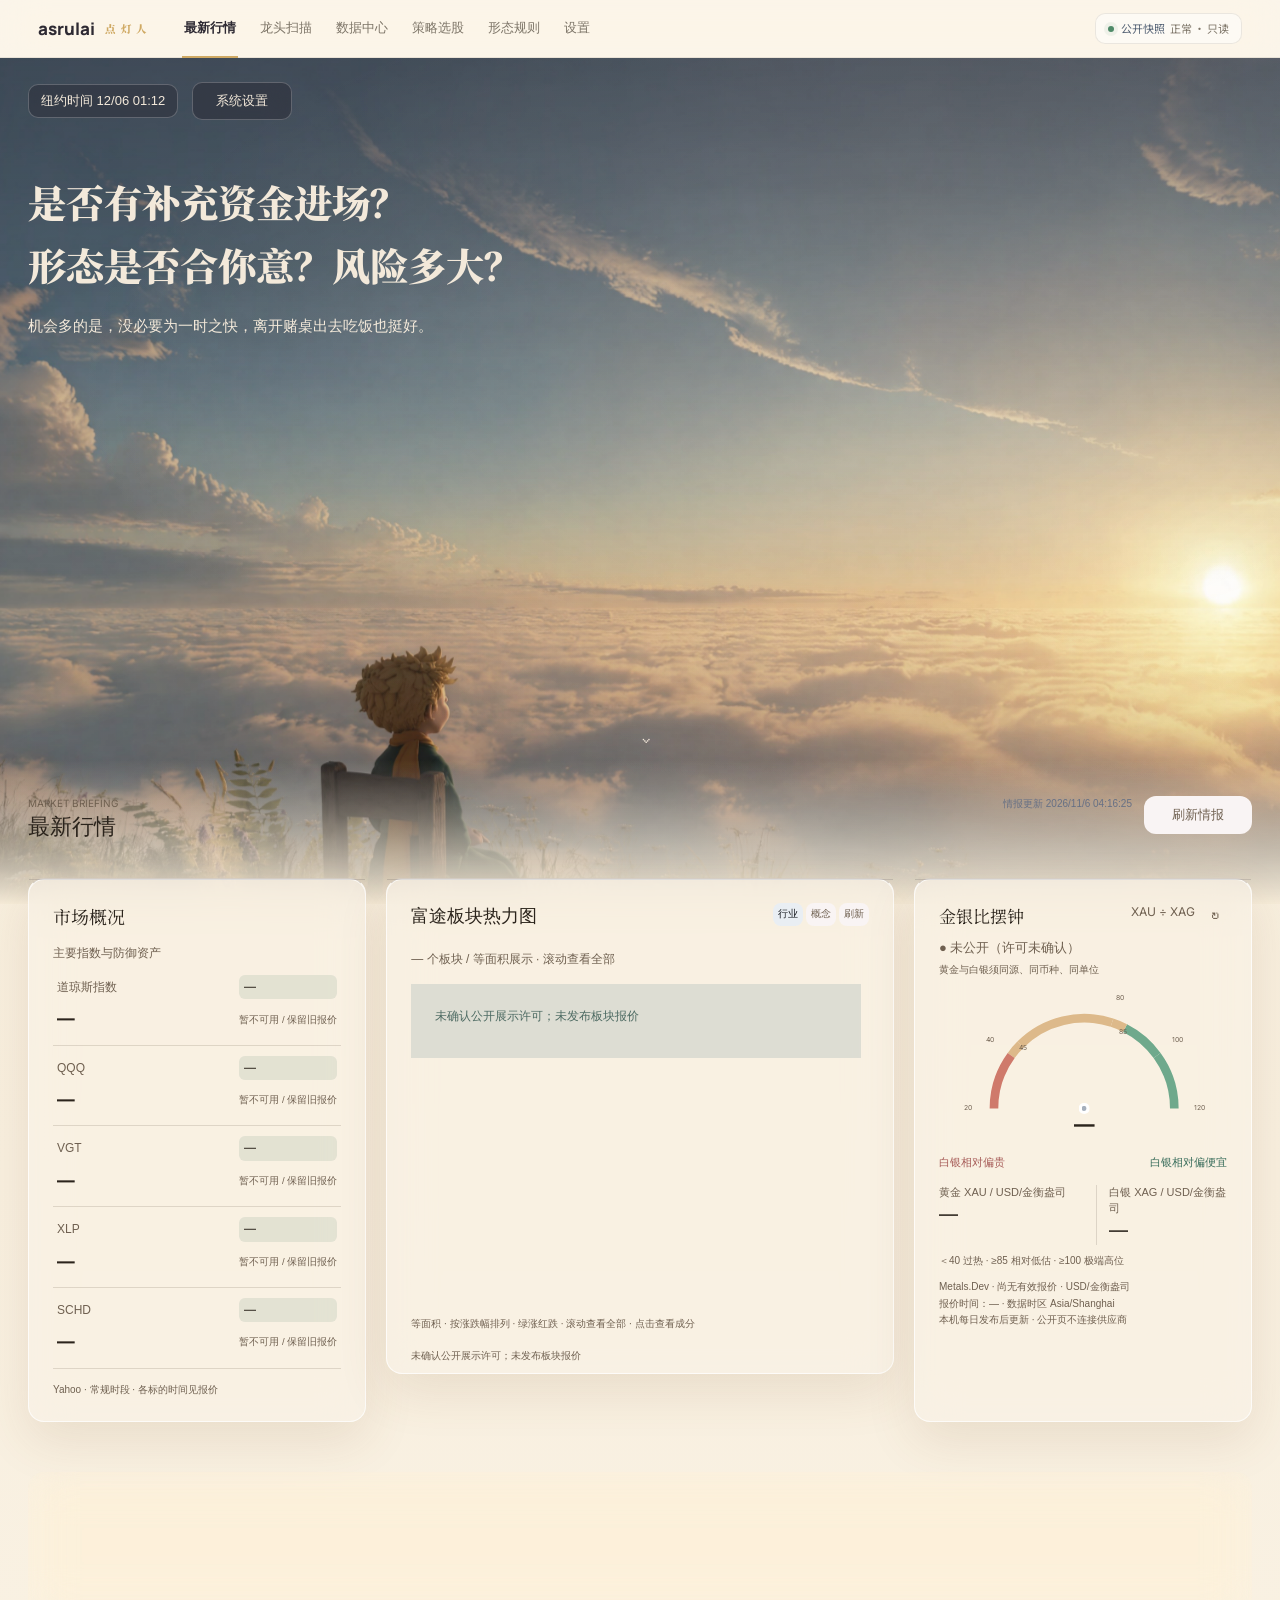
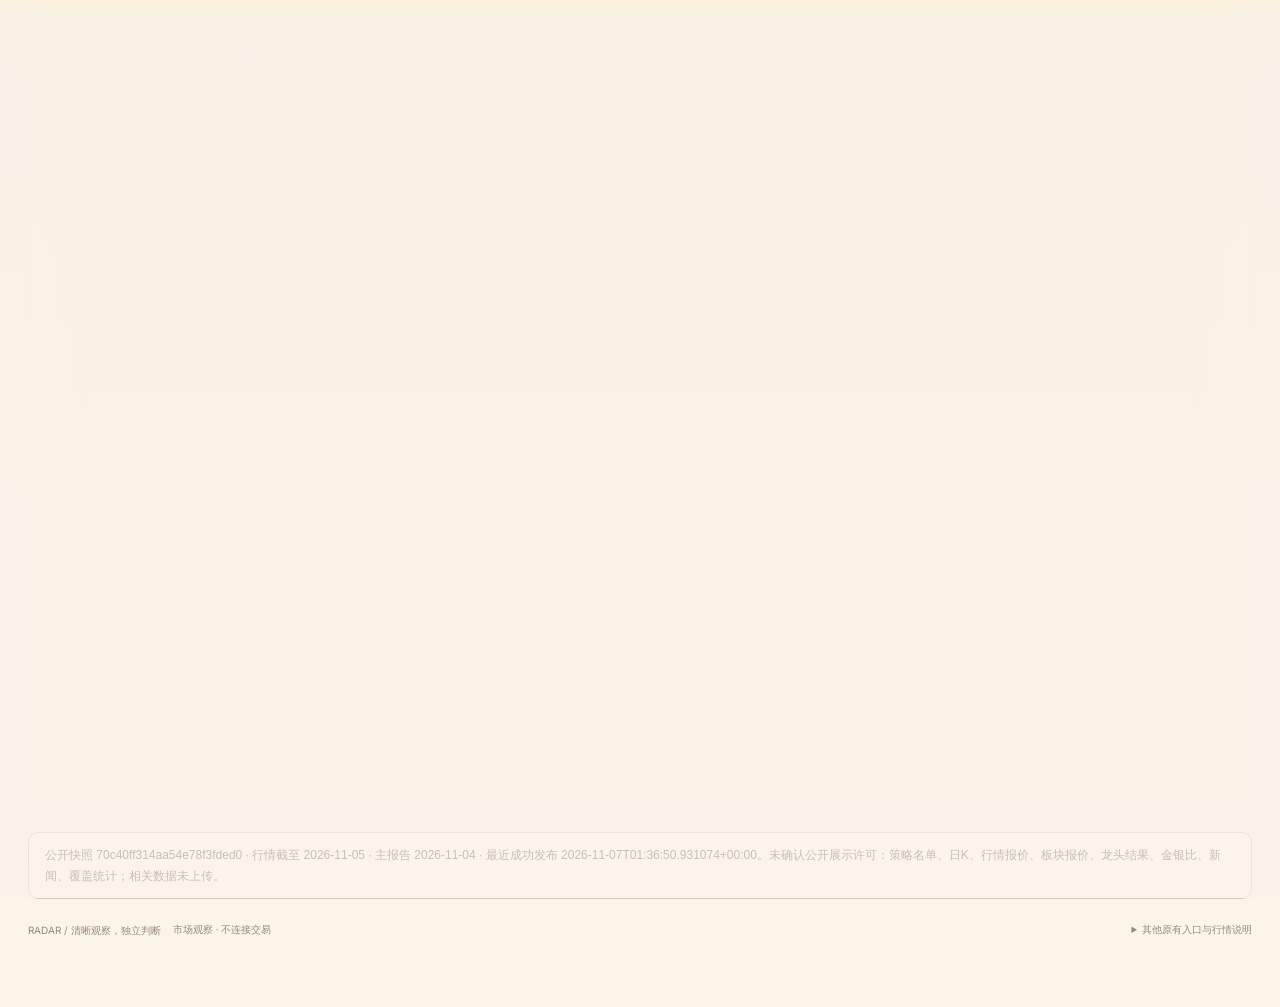
==== commit b1c3db3f: "Keep public metals display read-only and label restricted data accurately" ====
--- a/index.html
+++ b/index.html
@@ -206,14 +206,14 @@
       <div id="detailContent"></div>
     </div>
   </div>
-  <script src="public-db.js?v=346287a24764"></script>
+  <script src="public-db.js?v=f4d7ff600b0c"></script>
   <script src="inline-chart-viewport.js?v=1ce33b12a002"></script>
   <script src="plate-members.js?v=44be9cada687"></script>
   <script src="c1-display.js?v=3f9371ce4bd9"></script>
   <script src="public-strategy-grid.js?v=619bd5b79b53"></script>
   <script src="public-chart-change-rate.js?v=726ba0afd06a"></script>
   <script src="public-app.js?v=e1412cb95948"></script>
-  <script src="public-metals-ratio.js?v=fabd8baeedbb"></script>
+  <script src="public-metals-ratio.js?v=bc270dcc7fd4"></script>
   <script src="home-glass.js?v=058d87735598"></script>
   <script src="mac-ui-v1.js?v=e82d5ac2a124"></script>
   <script src="cine-v4.js?v=af844124ae87"></script>
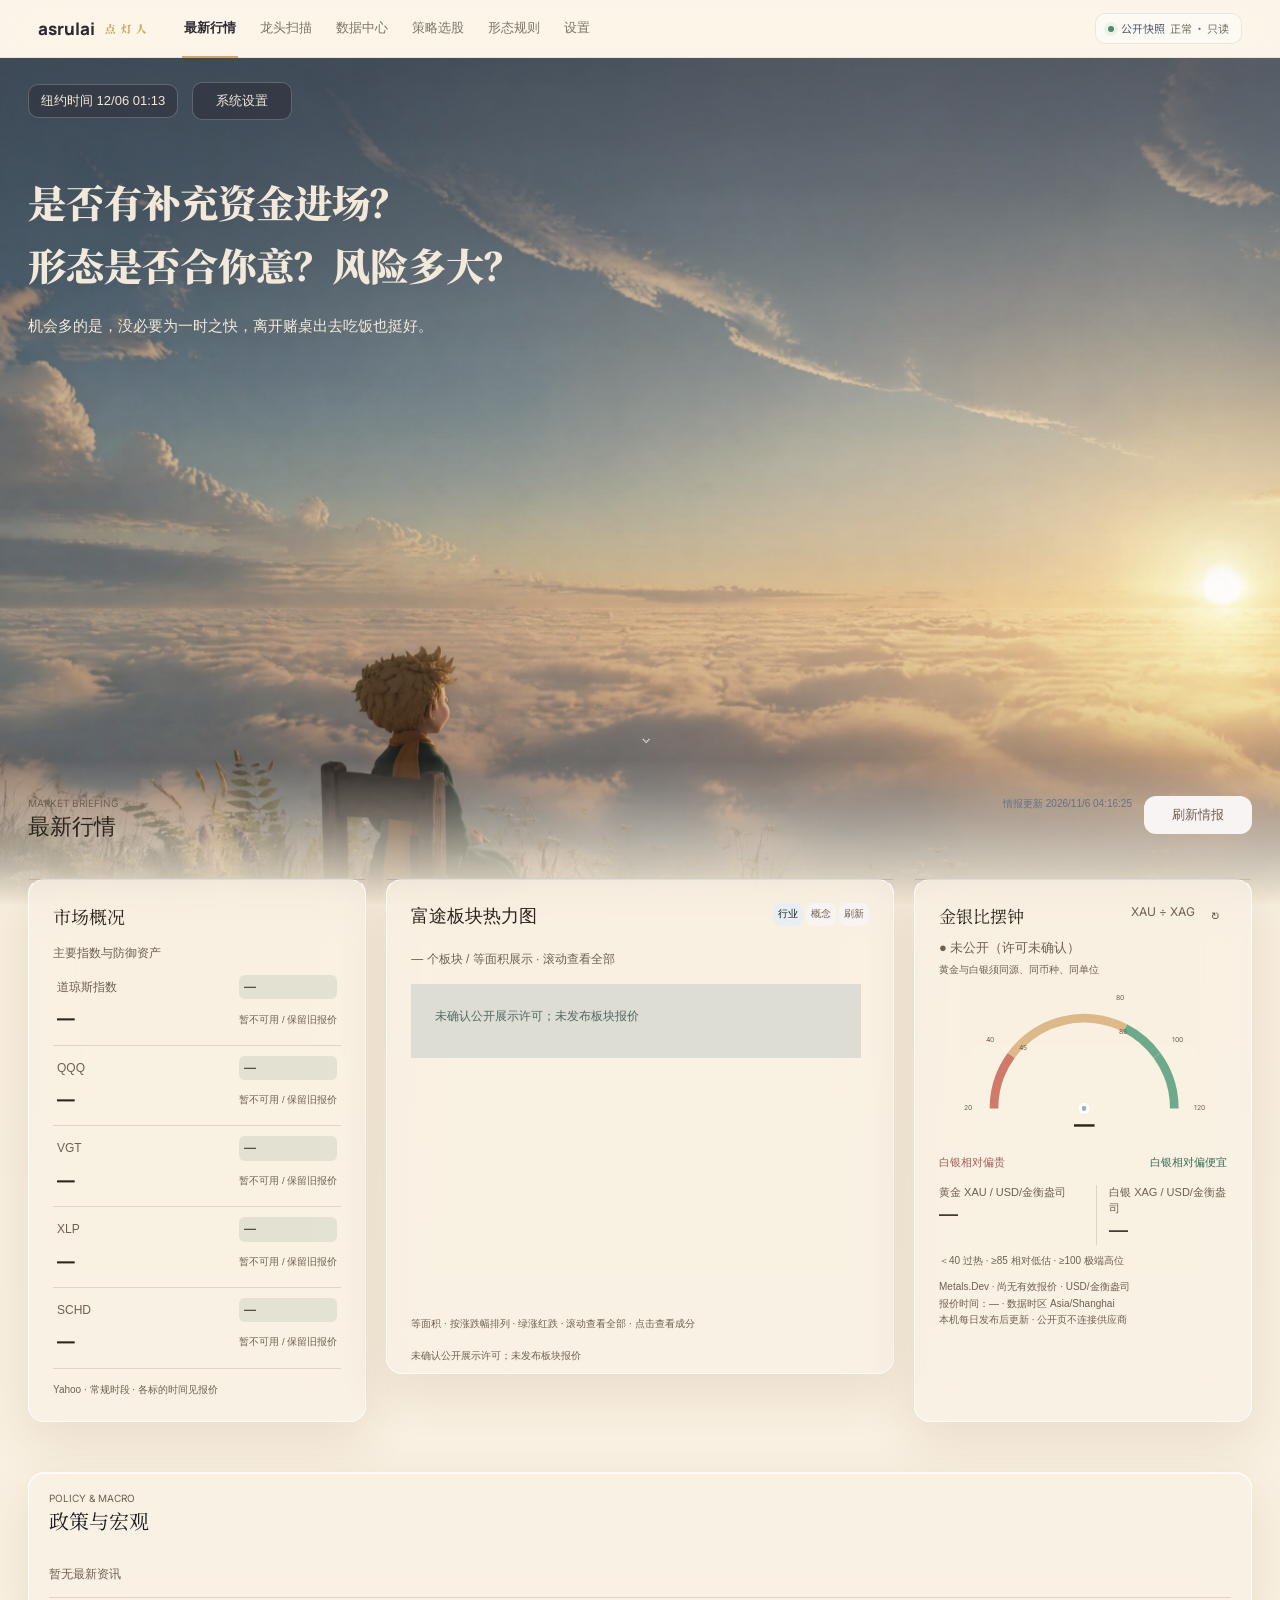
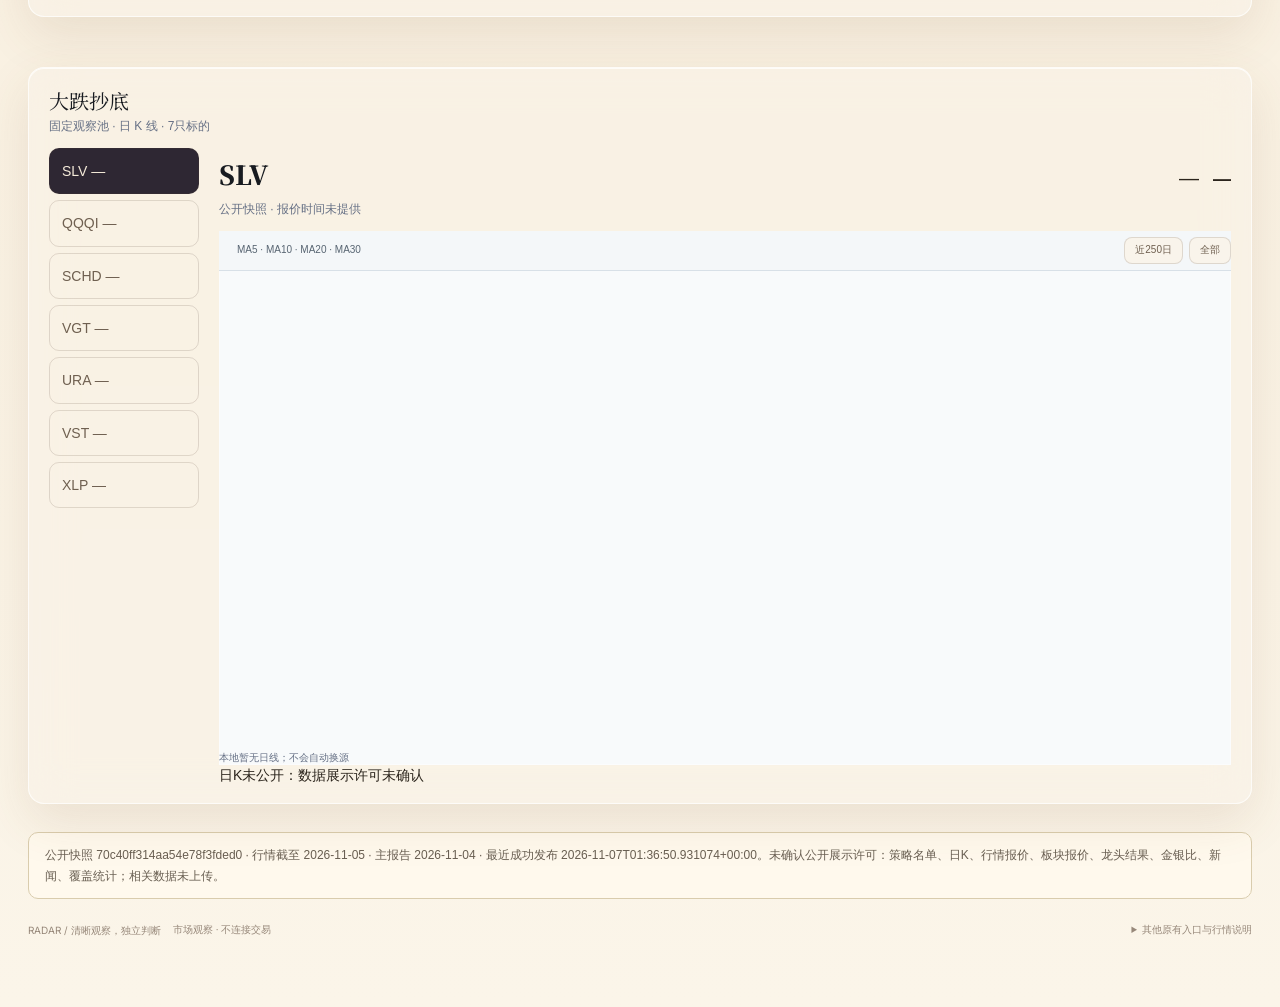
==== commit 523c8c40: "Build market and chart presentation components from the formal shared source" ====
--- a/index.html
+++ b/index.html
@@ -84,20 +84,20 @@
           <article class="panel massive-sync-panel">
             <div class="panel-head"><div><h2>公开数据快照</h2><p>这里展示本机雷达最近一次发布的只读结果；公开网页不连接行情供应商，也不触发同步或扫描。</p></div><span class="badge recommended">只读镜像</span></div>
             <div class="massive-status-grid">
-              <div><span>数据状态</span><strong id="msProvider">公开快照</strong></div>
+              <div><span>当前数据源</span><strong id="msProvider">—</strong></div>
               <div><span>本地最新交易日</span><strong id="msLocalDate">—</strong></div>
-              <div><span>当前应更新到</span><strong id="msTargetDate">与本机快照一致</strong></div>
-              <div><span>缺失交易日</span><strong id="msMissing">仅在本机处理</strong></div>
-              <div><span>正在同步日期</span><strong id="msCurrentDate">公开站不同步</strong></div>
+              <div><span>当前应更新到</span><strong id="msTargetDate">—</strong></div>
+              <div><span>缺失交易日</span><strong id="msMissing">—</strong></div>
+              <div><span>正在同步日期</span><strong id="msCurrentDate">—</strong></div>
               <div><span>本日返回股票</span><strong id="msReturned">—</strong></div>
-              <div><span>插入 / 更新 / 跳过</span><strong id="msWriteCounts">公开站不写入</strong></div>
-              <div><span>请求等待</span><strong id="msWait">无</strong></div>
-              <div><span>总进度</span><strong id="msProgress">100%</strong></div>
+              <div><span>插入 / 更新 / 跳过</span><strong id="msWriteCounts">—</strong></div>
+              <div><span>请求等待</span><strong id="msWait">—</strong></div>
+              <div><span>总进度</span><strong id="msProgress">—</strong></div>
               <div><span>最近成功日期</span><strong id="msLastSuccess">—</strong></div>
-              <div><span>更新结果</span><strong id="msResult">等待读取</strong></div>
+              <div><span>更新结果</span><strong id="msResult">—</strong></div>
               <div><span>错误信息</span><strong id="msError">—</strong></div>
-              <div><span>日K来源审计</span><strong id="msSourceAudit">内部参数</strong></div>
-              <div><span>数据口径</span><strong id="msConflictDates">只读结果</strong></div>
+              <div><span>日K来源审计</span><strong id="msSourceAudit">—</strong></div>
+              <div><span>Massive冲突交易日</span><strong id="msConflictDates">—</strong></div>
             </div>
             <p class="privacy-note">选股策略、筛选阈值、行情钥匙和本机设置只留在你的电脑。这里仅发布上榜结果、既有标签与分数、K线数字和行情快照。</p>
           </article>
@@ -183,18 +183,44 @@
       </section>
 
       <section class="view" id="view-rules">
-        <article class="rule-hero"><span>核心原则</span><h2>“强庄”只是量价结构的俗称，公开页面只展示扫描结果与高层规则名称。</h2><p>具体筛选、打分和确认参数均为「内部参数」，仅在本机雷达保存与执行。</p></article>
+        <article class="rule-hero">
+          <span>核心原则</span>
+          <h2>“强庄”只是量价结构的俗称，系统输出的是疑似强资金/强趋势形态，不把它当成操纵事实。</h2>
+          <p>日K只能观察价格、成交量和相对强弱，不能证明某个庄家真实存在。为了降低误判，系统先做中期结构验证，再看短期信号。</p>
+        </article>
         <div class="rule-grid" id="publicCoreRules"></div>
-        <article class="panel personal-library-panel"><div class="panel-head"><div><h2>你的个人形态库</h2><p>公开说明不包含检测算法与数值阈值</p></div><span class="badge recommended">内部参数</span></div><div class="rule-grid personal-rule-grid" id="publicPersonalRules"></div></article>
-        <article class="panel source-panel"><h2>规则依据与美股适配</h2><p>形态标签用于整理观察线索，不证明真实庄家存在，也不构成投资建议。</p></article>
+        <article class="panel personal-library-panel">
+          <div class="panel-head"><div><h2>你的个人形态库</h2><p>公开说明不包含内部参数</p></div><span class="badge recommended">内部参数</span></div>
+          <div class="rule-grid personal-rule-grid" id="publicPersonalRules"></div>
+        </article>
+        <article class="panel source-panel">
+          <h2>规则依据与美股适配</h2>
+          <p>形态标签用于整理观察线索，不构成投资建议。</p>
+        </article>
       </section>
 
       <section class="view" id="view-settings">
         <div class="grid-2">
-          <article class="panel"><h2>阅读偏好</h2><label>结果每页数量<select id="pageSize"><option>25</option><option selected>50</option><option>100</option></select></label><label class="check"><input type="checkbox" id="showManualPlan" checked> 显示已发布的观察价位</label><button class="btn" id="saveSettingsBtn">保存阅读偏好</button><p class="privacy-note">阅读偏好只保存在当前浏览器，不会同步回本机雷达。</p></article>
-          <article class="panel"><h2>公开数据管理</h2><p>公开站没有清空本机数据库的权限。需要更新内容时，在本机雷达运行发布脚本即可。</p><button class="btn" id="clearDataBtn">清除本页阅读偏好</button></article>
-        </div>
-        <article class="panel about-panel"><h2>版本信息</h2><div><span>界面版本</span><strong>1.18.29 · 原雷达 UI 只读镜像</strong></div><div><span>策略与门槛</span><strong>内部参数</strong></div><div><span>自动交易</span><strong>永久关闭；仅生成人工观察计划</strong></div><div><span>公开数据位置</span><strong>静态只读快照</strong></div></article>
+          <article class="panel">
+            <h2>阅读偏好</h2>
+            <label>结果每页数量<select id="pageSize"><option>25</option><option selected>50</option><option>100</option></select></label>
+            <label class="check"><input type="checkbox" id="showManualPlan" checked> 显示触发观察价、追高上限和结构失效位</label>
+            
+            <button class="btn" id="saveSettingsBtn">保存阅读偏好</button>
+          </article>
+          <article class="panel danger-zone">
+            <h2>公开数据管理</h2>
+            <p>只清除当前浏览器的阅读偏好，不修改正式雷达。</p>
+            <button class="btn danger" id="clearDataBtn">清除本页阅读偏好</button>
+          </article>
+        </div>
+        <article class="panel about-panel">
+          <h2>版本信息</h2>
+          <div><span>应用版本</span><strong>1.18.29 · 近1年放大日线＋自由缩放定位</strong></div>
+          <div><span>策略与门槛</span><strong>内部参数</strong></div>
+          <div><span>自动交易</span><strong>永久关闭；仅生成人工观察计划</strong></div>
+          <div><span>本地数据位置</span><strong>浏览器 IndexedDB（USStrongStockRadar）</strong></div>
+        </article>
       </section>
     </main>
   </div>
@@ -214,7 +240,7 @@
   <script src="public-chart-change-rate.js?v=726ba0afd06a"></script>
   <script src="public-app.js?v=e1412cb95948"></script>
   <script src="public-metals-ratio.js?v=bc270dcc7fd4"></script>
-  <script src="home-glass.js?v=058d87735598"></script>
+  <script src="home-glass.js?v=c7e4671302a1"></script>
   <script src="mac-ui-v1.js?v=e82d5ac2a124"></script>
   <script src="cine-v4.js?v=af844124ae87"></script>
   <script src="strategy-final-ui.js?v=3d24afa59faa"></script>
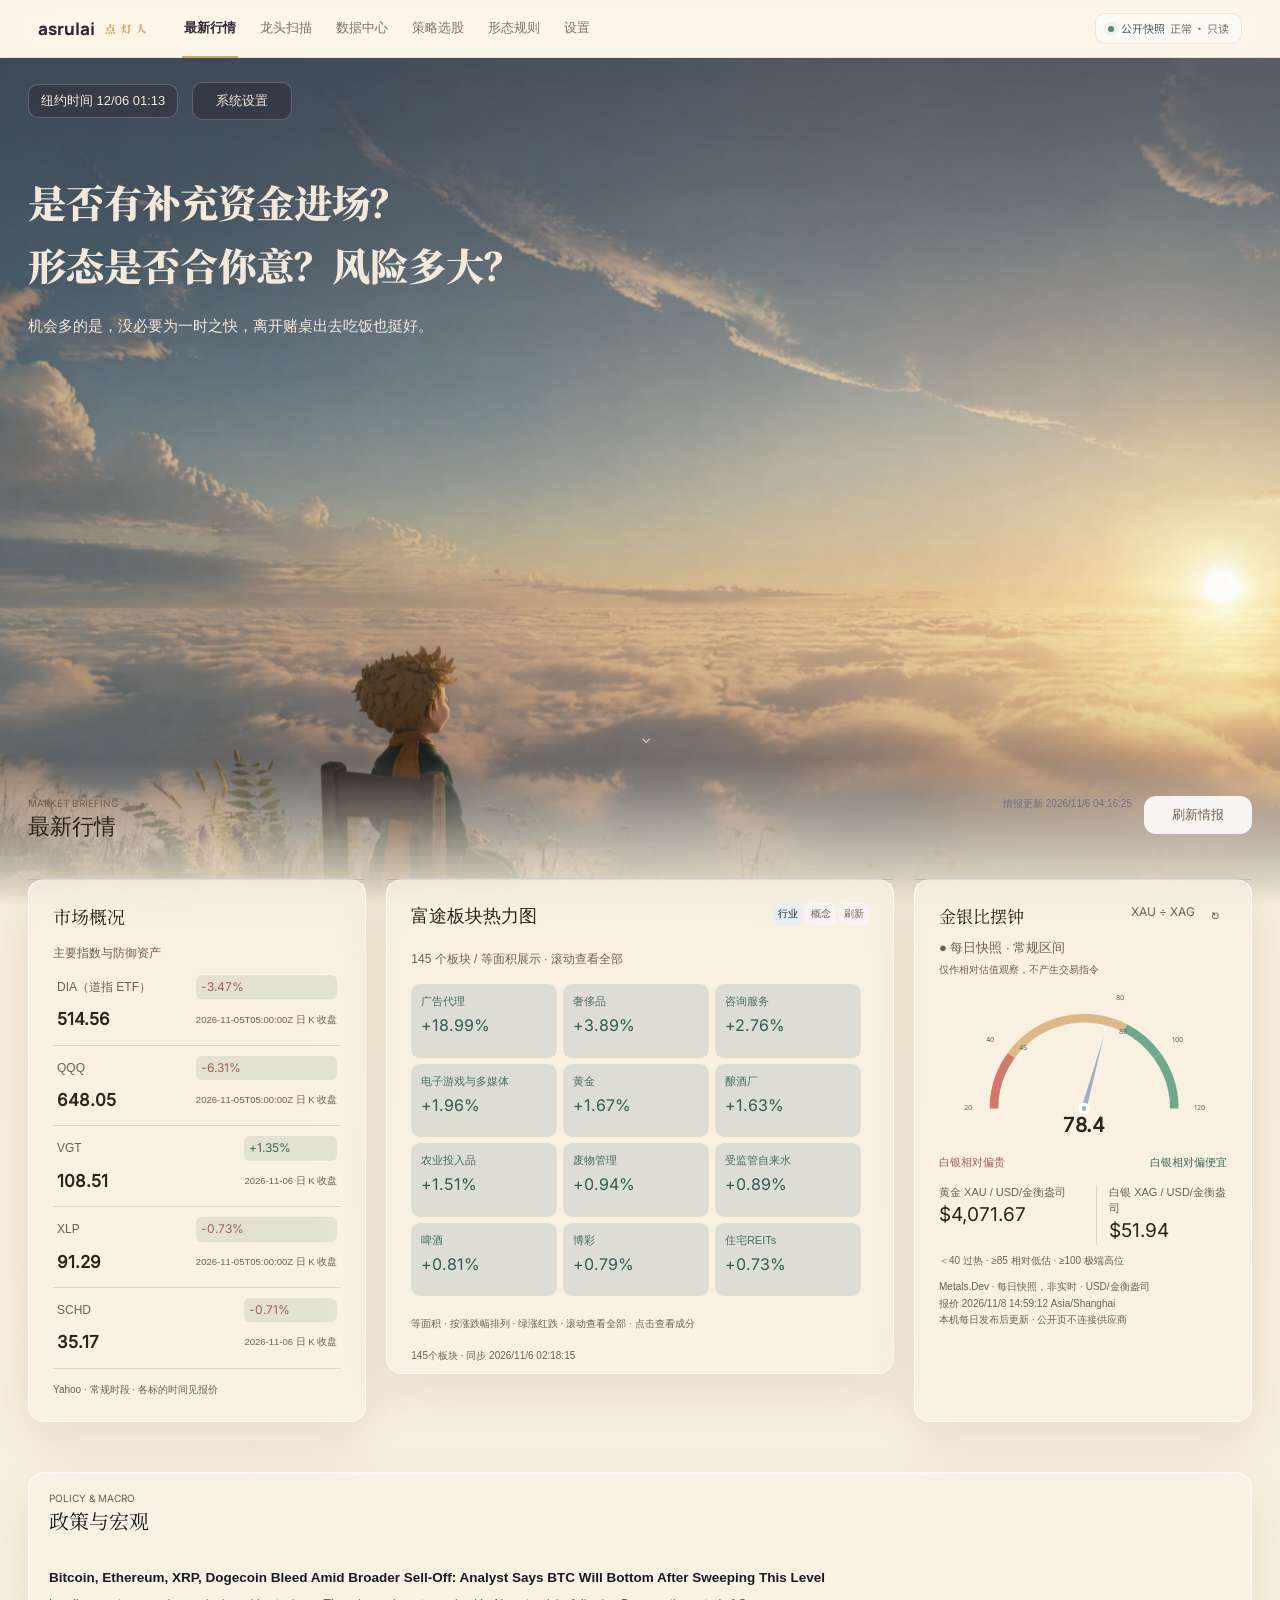
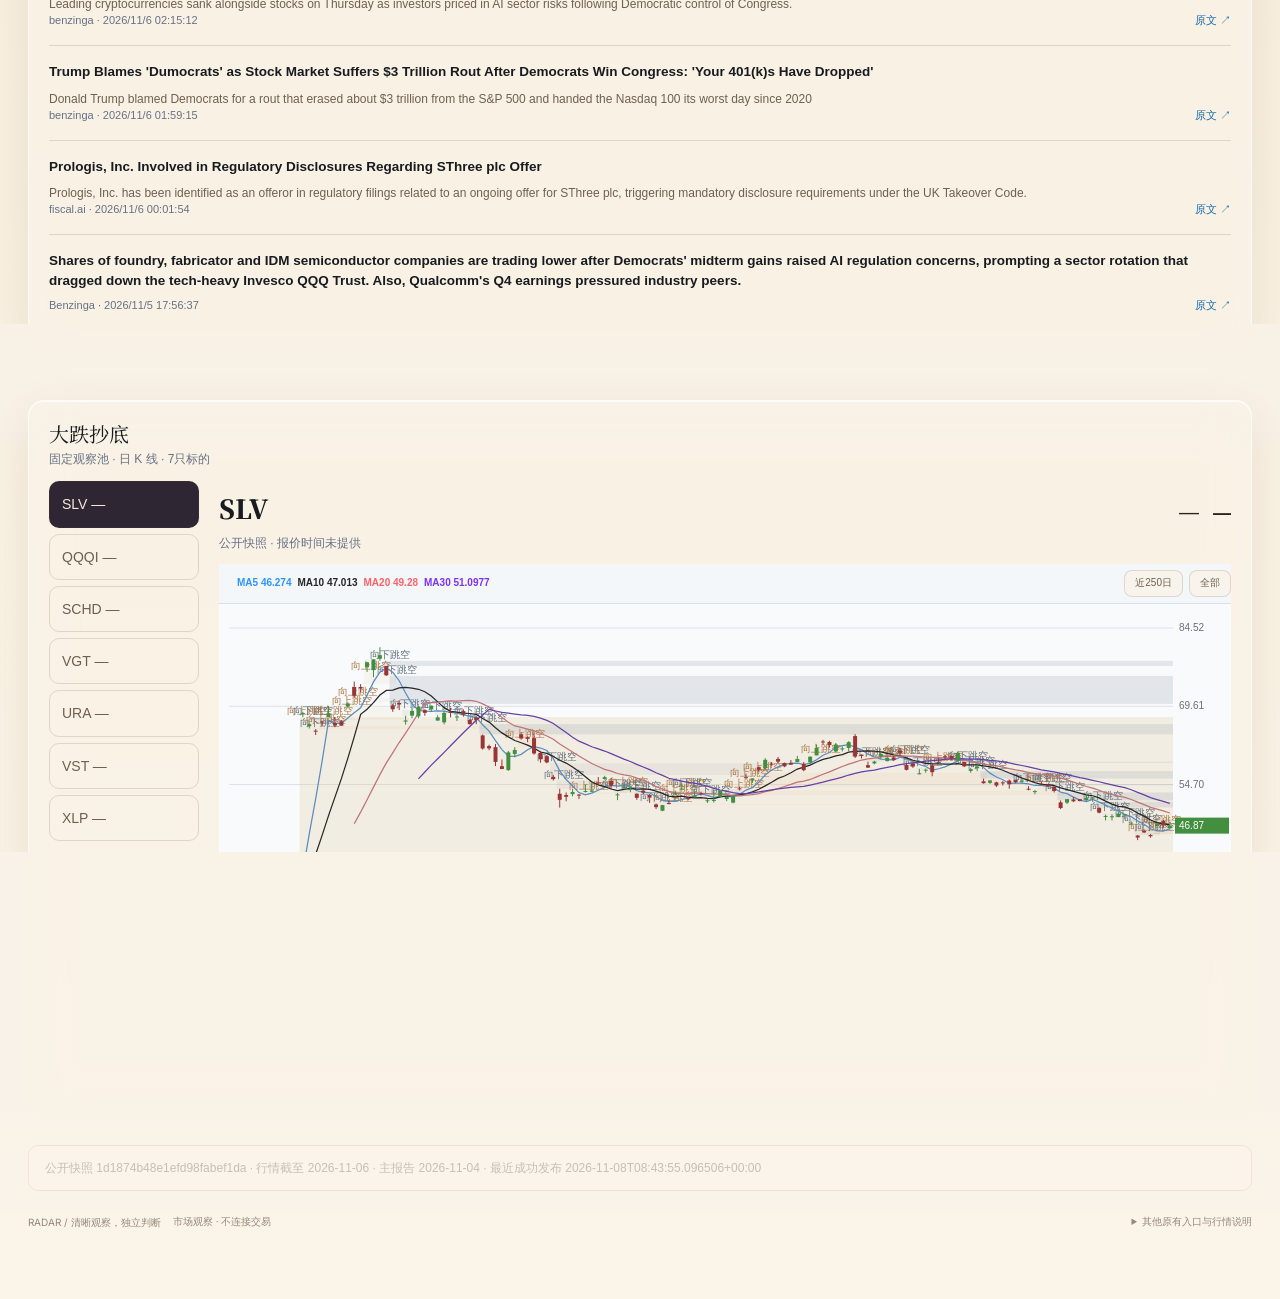
==== commit 409ebd01: "Publish approved radar modules and restore the legacy radar page" ====
--- a/index.html
+++ b/index.html
@@ -232,18 +232,18 @@
       <div id="detailContent"></div>
     </div>
   </div>
-  <script src="public-db.js?v=f4d7ff600b0c"></script>
+  <script src="public-db.js?v=2c4333917f33"></script>
   <script src="inline-chart-viewport.js?v=1ce33b12a002"></script>
   <script src="plate-members.js?v=44be9cada687"></script>
-  <script src="c1-display.js?v=3f9371ce4bd9"></script>
-  <script src="public-strategy-grid.js?v=619bd5b79b53"></script>
+  <script src="c1-display.js?v=591bc0b31c7f"></script>
+  <script src="public-strategy-grid.js?v=1914580e783f"></script>
   <script src="public-chart-change-rate.js?v=726ba0afd06a"></script>
-  <script src="public-app.js?v=e1412cb95948"></script>
-  <script src="public-metals-ratio.js?v=bc270dcc7fd4"></script>
+  <script src="public-app.js?v=50515b4a6d40"></script>
+  <script src="public-metals-ratio.js?v=592c7befe3e3"></script>
   <script src="home-glass.js?v=c7e4671302a1"></script>
   <script src="mac-ui-v1.js?v=e82d5ac2a124"></script>
   <script src="cine-v4.js?v=af844124ae87"></script>
   <script src="strategy-final-ui.js?v=3d24afa59faa"></script>
-  <script src="public-publication.js?v=81edaf9be515"></script>
+  <script src="public-publication.js?v=cedab6a2d0ab"></script>
 </body>
 </html>
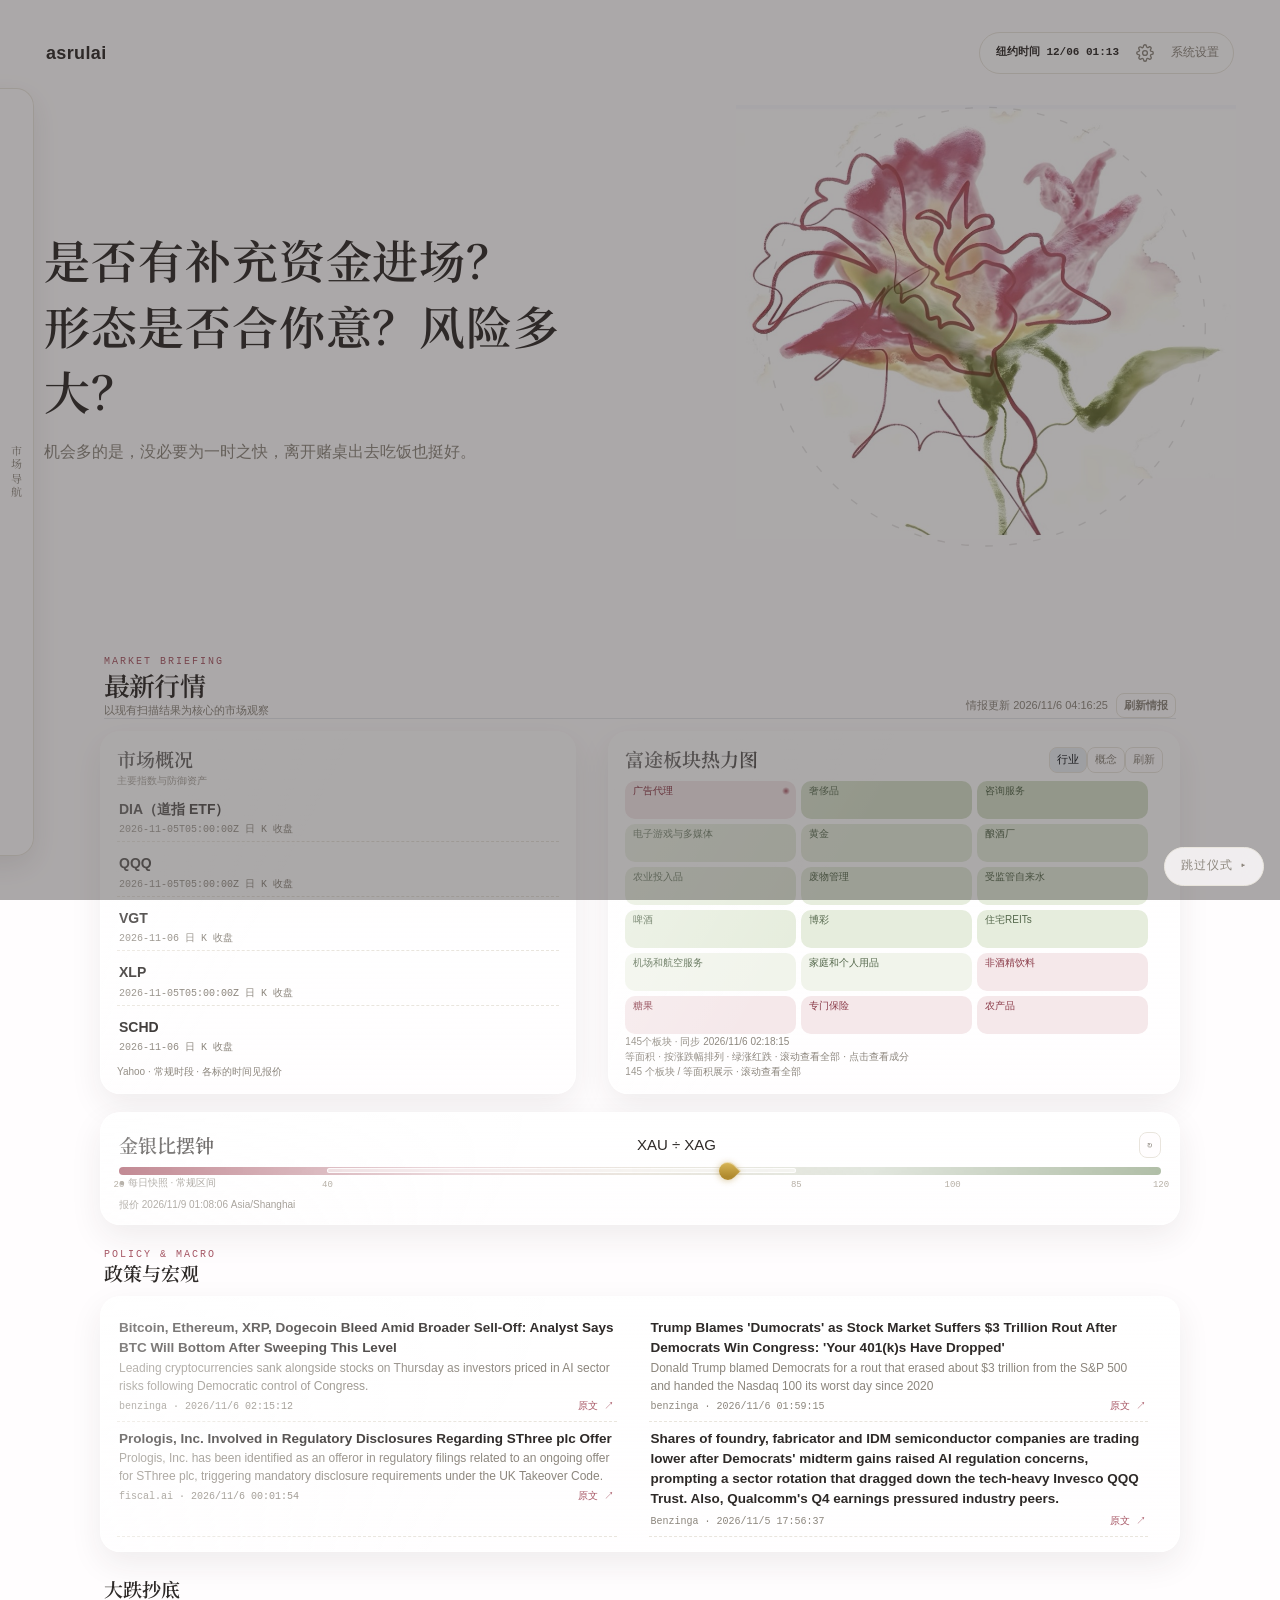
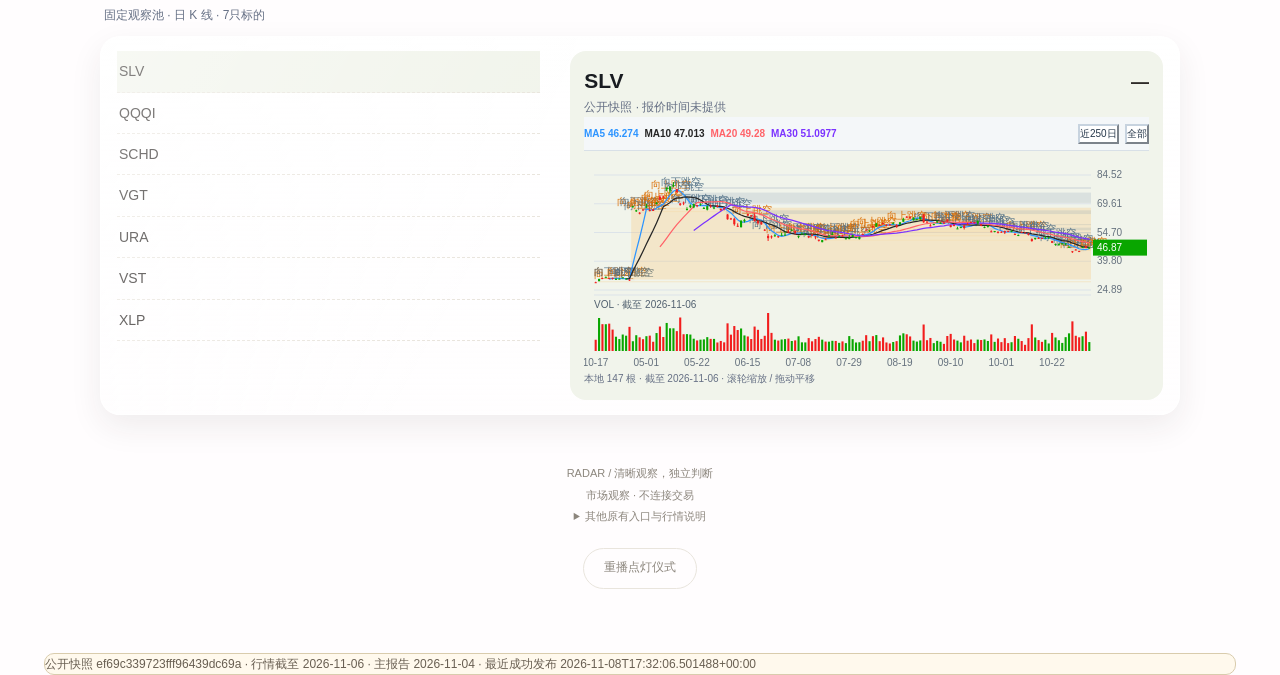
==== commit dc36a02e: "Synchronize approved radar mirror" ====
--- a/index.html
+++ b/index.html
@@ -8,9 +8,9 @@
   <link rel="stylesheet" href="public-readonly.css?v=4c5e1f662833">
   <link rel="stylesheet" href="style.css?v=d8dc9cdddaea">
   <link rel="stylesheet" href="strategy-grid.css?v=edbc44631b74">
-  <link rel="stylesheet" href="home-glass.css?v=fbff0ef90c2d">
+  <link rel="stylesheet" href="home-glass.css?v=a9ccb140e5c3">
   <link rel="stylesheet" href="mac-ui-v1.css?v=05c9273a77c1">
-  <link rel="stylesheet" href="cine-v4.css?v=2f1f0448f739">
+  <link rel="stylesheet" href="cine-v4.css?v=da20e23cebd4">
   <link rel="stylesheet" href="strategy-v41.css?v=d9907ea0c270">
   <link rel="stylesheet" href="strategy-final.css?v=4d6ab292b437">
 <link rel="stylesheet" href="https://fonts.googleapis.com/css2?family=Manrope:wght@700;800&family=Noto+Serif+SC:wght@900&display=swap">
@@ -52,21 +52,74 @@
       </section>
 
       <section class="view active c1-market-page" id="view-intel">
-        <div class="cine-scene" aria-hidden="true"><img class="scene" src="hero_cine.jpg?v=195e0e89e6cb" alt=""><div class="scene-grade"></div><div class="scene-haze"></div><div class="hero-fade"></div></div><header class="home-nav" aria-label="首页导航">
-          <div class="home-brand"><strong>asrulai</strong><small>点灯人</small></div>
-          <nav><button type="button" data-home-go="intel" aria-current="page">市场总览</button><button type="button" data-home-go="results">强庄雷达</button><button type="button" data-home-go="leaders">龙头扫描</button><button type="button" data-home-go="data">数据中心</button></nav>
-          <div class="home-account"><time id="homeClock"></time><button type="button" data-home-go="settings">系统设置</button></div>
-        </header>
-        <section class="home-hero"><div><h1>是否有补充资金进场？<br>形态是否合你意？风险多大？</h1><p>机会多的是，没必要为一时之快，离开赌桌出去吃饭也挺好。</p></div></section>
+<canvas id="fx" aria-hidden="true"></canvas>
+<div class="veil" aria-hidden="true"></div>
+<button id="skip" type="button" disabled>跳过仪式 ▸</button>
+<dialog id="briefingPreferences" class="sheet" aria-labelledby="briefingPreferencesTitle">
+  <div class="sheet-grip" aria-hidden="true"></div>
+  <h2 class="sheet-title" id="briefingPreferencesTitle">系统设置</h2>
+  <div class="sheet-row"><label for="briefingMotion">开场点灯仪式</label><button type="button" class="switch" id="briefingMotion" role="switch" aria-checked="true" aria-label="开场点灯仪式"><i></i></button></div>
+  <button class="sheet-route" type="button" data-home-go="settings">打开系统设置</button>
+  <form method="dialog"><button class="sheet-close">完成</button></form>
+</dialog>
+
+  <header class="top">
+    <div class="brand">
+      <div class="brand-name">asrulai</div>
+    </div>
+    <div class="top-right">
+      <span class="ny"><b id="homeClock">--:--</b></span>
+      <button class="set-btn" id="briefingSettings" aria-haspopup="dialog" type="button" aria-label="系统设置">
+        <svg viewBox="0 0 24 24" width="18" height="18" fill="none" stroke="currentColor" stroke-width="1.8" stroke-linecap="round" stroke-linejoin="round"><circle cx="12" cy="12" r="3.2"/><path d="M19.4 15a1.65 1.65 0 0 0 .33 1.82l.06.06a2 2 0 1 1-2.83 2.83l-.06-.06a1.65 1.65 0 0 0-1.82-.33 1.65 1.65 0 0 0-1 1.51V21a2 2 0 1 1-4 0v-.09a1.65 1.65 0 0 0-1-1.51 1.65 1.65 0 0 0-1.82.33l-.06.06a2 2 0 1 1-2.83-2.83l.06-.06a1.65 1.65 0 0 0 .33-1.82 1.65 1.65 0 0 0-1.51-1H3a2 2 0 1 1 0-4h.09a1.65 1.65 0 0 0 1.51-1 1.65 1.65 0 0 0-.33-1.82l-.06-.06a2 2 0 1 1 2.83-2.83l.06.06a1.65 1.65 0 0 0 1.82.33h.01a1.65 1.65 0 0 0 1-1.51V3a2 2 0 1 1 4 0v.09a1.65 1.65 0 0 0 1 1.51h.01a1.65 1.65 0 0 0 1.82-.33l.06-.06a2 2 0 1 1 2.83 2.83l-.06.06a1.65 1.65 0 0 0-.33 1.82v.01a1.65 1.65 0 0 0 1.51 1H21a2 2 0 1 1 0 4h-.09a1.65 1.65 0 0 0-1.51 1z"/></svg>
+      </button>
+      <span class="set-label">系统设置</span>
+    </div>
+  </header>
+
+  <section class="hero briefing-hero">
+    <div class="flower-wrap cine-scene" id="flower"  aria-label="刷新情报">
+      <div class="wash w1" aria-hidden="true"></div>
+      <div class="wash w2" aria-hidden="true"></div>
+      <div class="wash w3" aria-hidden="true"></div>
+      <svg class="ret" viewBox="0 0 100 100" preserveAspectRatio="xMidYMid meet" aria-hidden="true">
+        <circle class="draw" cx="50" cy="46" r="41" pathLength="1"/>
+        <line class="draw" x1="4" y1="46" x2="20" y2="46" pathLength="1"/>
+        <line class="draw" x1="80" y1="46" x2="96" y2="46" pathLength="1"/>
+        <line class="draw" x1="50" y1="1" x2="50" y2="13" pathLength="1"/>
+        <line class="draw" x1="50" y1="79" x2="50" y2="91" pathLength="1"/>
+        <line class="draw" x1="22" y1="21" x2="30" y2="29" pathLength="1"/>
+        <line class="draw" x1="70" y1="63" x2="78" y2="71" pathLength="1"/>
+        <line class="draw" x1="78" y1="21" x2="70" y2="29" pathLength="1"/>
+        <line class="draw" x1="30" y1="63" x2="22" y2="71" pathLength="1"/>
+        <circle class="rot" cx="50" cy="46" r="45.5"/>
+      </svg>
+      <img class="flower-img scene" src="assets/flower.png" alt="纸上花开 — 水彩花朵与墨线" width="740" height="643">
+      <div class="petals" aria-hidden="true">
+        <img class="pl p1" src="assets/flower.png" alt="" width="740" height="643">
+        <img class="pl p2" src="assets/flower.png" alt="" width="740" height="643">
+        <img class="pl p3" src="assets/flower.png" alt="" width="740" height="643">
+        <img class="pl p4" src="assets/flower.png" alt="" width="740" height="643">
+      </div>
+      <button class="flower-hit" type="button" aria-label="刷新情报"></button>
+      <button class="sync-btn" id="syncBtn" type="button">↻ 刷新情报</button>
+    </div>
+    <div class="hero-text">
+      <h1>是否有补充资金进场？<br>形态是否合你意？风险多大？</h1>
+      <p class="hero-sub">机会多的是，没必要为一时之快，离开赌桌出去吃饭也挺好。</p>
+    </div>
+  </section>
+
+<aside class="sidenav"><button type="button" class="side-tab" aria-label="市场导航" aria-expanded="false"><span class="side-tab-txt">市场导航</span></button><nav class="side-nav"><button type="button" class="side-item active" data-home-go="intel">最新行情</button><button type="button" class="side-item" data-home-go="leaders">龙头扫描</button><button type="button" class="side-item" data-home-go="data">数据中心</button><button type="button" class="side-item" data-home-go="results">策略选股</button><button type="button" class="side-item" data-home-go="rules">形态规则</button><button type="button" class="side-item" data-home-go="settings">设置</button></nav></aside><div class="briefing-content"><noscript><p>开启 JavaScript 后可查看行情数据。</p></noscript>
         <div class="c1-page-head"><div><p class="c1-kicker">MARKET BRIEFING</p><h2>最新行情</h2><p class="home-original-subtitle">以现有扫描结果为核心的市场观察</p></div><div class="c1-actions"><span id="intelAsOf">尚未获取情报</span><button class="btn" id="refreshIntelBtn">刷新情报</button></div></div>
         <section class="c1-section c1-overview" aria-labelledby="c1OverviewTitle">
           <div class="c1-section-title"><h3 id="c1OverviewTitle">市场概况</h3><span id="intelMarketDate">各标的行情时间见下方</span></div>
           <div id="c1MarketBoard"></div>
         </section>
 
-        <footer class="home-footer"><span>RADAR / 清晰观察，独立判断</span><span>市场观察 · 不连接交易</span><details><summary>其他原有入口与行情说明</summary><button type="button" data-home-go="rules">形态规则</button><button type="button" id="homeQuickScan">读取公开快照</button><div id="homeSourceNotes"></div></details></footer>
+        <footer class="home-footer"><span>RADAR / 清晰观察，独立判断</span><span>市场观察 · 不连接交易</span><details><summary>其他原有入口与行情说明</summary><button type="button" data-home-go="rules">形态规则</button><button type="button" id="homeQuickScan">读取公开快照</button><div id="homeSourceNotes"></div></details><button type="button" id="replay">重播点灯仪式</button></footer>
         <section class="c1-section" aria-labelledby="c1PolicyTitle"><div class="c1-section-title"><div><p class="c1-kicker">POLICY & MACRO</p><h3 id="c1PolicyTitle">政策与宏观</h3></div><button type="button" id="intelPolicyMore" class="c1-link">查看更多</button></div><div class="c1-policy-grid" id="intelPolicy"><p class="c1-empty">暂无最新资讯</p></div></section>
         <section class="c1-section c1-bottom-watch" aria-labelledby="c1StrategiesTitle"><div class="c1-section-title"><div><h3 id="c1StrategiesTitle">大跌抄底</h3><span id="c1ScanAsOf">固定观察池 · 日 K 线 · 7只标的</span></div></div><div class="c1-stock-grid" id="intelStrategyStocks"><p class="c1-empty">正在读取固定观察池…</p></div></section>
+        </div>
       </section>
 
       <section class="view" id="view-leaders">
@@ -238,11 +291,11 @@
   <script src="c1-display.js?v=591bc0b31c7f"></script>
   <script src="public-strategy-grid.js?v=1914580e783f"></script>
   <script src="public-chart-change-rate.js?v=726ba0afd06a"></script>
-  <script src="public-app.js?v=50515b4a6d40"></script>
+  <script src="public-app.js?v=39a34458735f"></script>
   <script src="public-metals-ratio.js?v=592c7befe3e3"></script>
-  <script src="home-glass.js?v=c7e4671302a1"></script>
+  <script src="home-glass.js?v=d39951db5aca"></script>
   <script src="mac-ui-v1.js?v=e82d5ac2a124"></script>
-  <script src="cine-v4.js?v=af844124ae87"></script>
+  <script src="cine-v4.js?v=2b0ef286e3cb"></script>
   <script src="strategy-final-ui.js?v=3d24afa59faa"></script>
   <script src="public-publication.js?v=cedab6a2d0ab"></script>
 </body>
--- a/home-glass.css
+++ b/home-glass.css
@@ -1,139 +1,7 @@
 @font-face{font-family:Inter;src:url('assets/fonts/Inter.ttf') format('truetype');font-weight:400;font-display:swap}
 @font-face{font-family:'Noto Sans SC';src:url('assets/fonts/NotoSansSC.ttf') format('truetype');font-weight:400;font-display:swap}
-/* All visual overrides are confined to the latest-market view. */
-body.c1-market-view{--home-ink:#1c2b3f;--home-muted:#57687b;background:linear-gradient(135.97102264214854deg,#eee8e3 0%,#f9f4f4 35.714%,#d9e0e5 71.429%);background-attachment:fixed;color:var(--home-ink)}
-body.c1-market-view .app-shell{display:block}
-body.c1-market-view .sidebar,body.c1-market-view .topbar{display:none}
-body.c1-market-view .main{margin:0;padding:28px 40px 24px;width:100%;max-width:none}
-#view-intel{max-width:none;margin:0;font:400 14px/1.45 'Noto Sans SC',sans-serif;color:var(--home-ink)}
-#view-intel h1,#view-intel h2,#view-intel h3,#view-intel p{font-weight:400;margin:0;letter-spacing:0}
-#view-intel .home-nav button,#view-intel .c1-page-head button,#view-intel .home-glass button,#view-intel .home-footer button{font-weight:400;color:var(--home-muted);border:0;background:#f9f4f4;border-radius:12px;box-shadow:none}
-#view-intel button:focus-visible{outline:2px solid #57687b;outline-offset:3px}
-#view-intel .home-nav{height:58px;display:flex;align-items:center;gap:40px;margin-bottom:28px}
-#view-intel .home-brand{width:360px;flex:none;height:56px;display:flex;flex-direction:column}
-#view-intel .home-brand strong{font-size:23px;font-weight:400;line-height:33.35px}
-#view-intel .home-brand small{font:400 10px/14.5px Inter,sans-serif;color:var(--home-muted)}
-#view-intel .home-nav nav{display:flex;gap:40px;align-items:center}
-#view-intel .home-nav button{width:108px;height:38px;font-size:13px;flex:none}
-#view-intel .home-nav [aria-current=page]{background:#1c2b3f;color:#fff}
-#view-intel .home-account{display:flex;gap:20px;align-items:center;justify-content:flex-end;flex:none;width:450px;white-space:nowrap;font-size:13px;color:var(--home-muted)}
-#view-intel .home-hero{display:flex;justify-content:space-between;gap:24px;min-height:74px;margin-bottom:28px}
-#view-intel .home-hero h1{font-size:32px;line-height:46.4px}
-#view-intel .home-hero p{font-size:14px;line-height:20.3px;margin-top:3px;color:var(--home-muted)}
-#view-intel .home-preview-note{flex:none;display:flex;flex-direction:column;align-items:flex-end;gap:8px;color:var(--home-muted);font-size:13px}
-#view-intel .home-preview-note small{font-size:12px}
-#view-intel .c1-page-head{height:52px;min-height:52px;padding:0;margin:0 0 18px;border:0;align-items:flex-start}
-#view-intel .c1-page-head h2{font-size:22px;line-height:31.9px;color:var(--home-ink)}
-#view-intel .c1-kicker{font:400 10px/14.5px Inter,sans-serif;color:var(--home-muted);letter-spacing:0}
-#view-intel .home-original-subtitle{display:none}
-#view-intel .c1-actions{gap:0;width:370px;justify-content:flex-start;align-items:flex-start;font-size:12px}
-#view-intel #intelAsOf{width:98px;max-height:35px;overflow:hidden;font-size:10px;line-height:16px}
-#view-intel #refreshIntelBtn{width:108px;height:38px;padding:0;font-size:13px}
-#view-intel .c1-overview{padding:0!important;margin:0 0 28px;border:0;background:none;border-radius:0}
-#view-intel .c1-overview>.c1-section-title{display:none}
-#view-intel .c1-market-layout{display:grid;grid-template-columns:minmax(0,20fr) minmax(0,45fr) minmax(0,35fr);gap:20px}
-#view-intel .home-glass{position:relative;min-width:0;border:1px solid #fff;border-radius:24px;background:rgba(255,255,255,.62);backdrop-filter:blur(12px);-webkit-backdrop-filter:blur(12px);box-shadow:0 8px 24px rgba(28,43,64,.06)}
-#view-intel .home-market-card,#view-intel .c1-heat-panel,#view-intel .home-metals-card{height:496px;padding:24px}
-#view-intel #c1OverviewTitle{font-size:18px;line-height:26.1px;color:var(--home-ink);height:26px}
-#view-intel .home-market-sub{position:absolute;left:24px;top:66px;font-size:12px;color:var(--home-muted)}
-#view-intel .home-quote-rows{position:absolute;left:24px;right:22px;top:99px;display:flex;flex-direction:column;gap:16px}
-#view-intel .c1-quote-item{position:relative;display:block;min-height:55px;height:55px}
-#view-intel .c1-quote-item>span{font-size:12px;font-weight:400;color:var(--home-muted);line-height:17.4px}
-#view-intel .c1-quote-price{position:absolute;left:0;top:17px;font:400 21px/30.45px Inter,sans-serif;color:var(--home-ink)}
-#view-intel .c1-quote-item>b{position:absolute;left:225px;top:0;font:400 14px/20.3px Inter,sans-serif}
-#view-intel .c1-quote-item small{position:absolute;left:120px;top:39px;font-size:8px;line-height:12px;color:var(--home-muted)}
-#view-intel .home-market-time{position:absolute;left:24px;top:454px;font-size:10px;color:var(--home-muted)}
-#view-intel .pos{color:#376c5a!important}#view-intel .neg{color:#a65b57!important}
-#view-intel .c1-heat-panel{margin:0;grid-column:auto}
-#view-intel .c1-heat-panel>header{height:32px;align-items:flex-start;margin:0;gap:8px}
-#view-intel .c1-heat-panel>header strong{font-size:18px;font-weight:400;line-height:26.1px;color:var(--home-ink)}
-#view-intel .c1-heat-panel>header>div{display:flex;gap:3px}
-#view-intel .c1-heat-panel>header button{font-size:10px;padding:4px 5px;border-radius:8px;background:#f9f4f4;white-space:nowrap}
-#view-intel .home-heat-count{position:absolute;top:72px;left:24px;font-size:12px;color:var(--home-muted)}
-#view-intel .c1-heat-grid{position:absolute;left:24px;right:22px;top:105px;height:312px;grid-template-columns:repeat(3,minmax(0,1fr));grid-auto-rows:73.5px;gap:6px;align-content:start;overflow-y:auto;scrollbar-width:thin}
-#view-intel .c1-heat-grid button{height:73.5px;display:flex;flex-direction:column;justify-content:flex-start;align-items:flex-start;gap:2px;text-align:left;padding:10px;border-radius:9px;font-weight:400;color:var(--home-ink);min-width:0;overflow:hidden}
-#view-intel .c1-heat-grid button span{font-size:12px;line-height:17.4px;white-space:nowrap;max-width:100%;overflow:hidden;text-overflow:ellipsis}
-#view-intel .c1-heat-grid button b{font:400 20px/29px Inter,sans-serif;color:#376c5a}
-#view-intel .c1-heat-grid [class*=c1-heat-down] b{color:#a65b57}
-#view-intel .c1-heat-grid [class*=c1-heat-up]{background:#c4d9ce}
-#view-intel .c1-heat-grid .c1-heat-up-1{background:#e9f0ec}
-#view-intel .c1-heat-grid .c1-heat-up-2{background:#e4eee9}
-#view-intel .c1-heat-grid .c1-heat-up-3{background:#e1ece7}
-#view-intel .c1-heat-grid .c1-heat-up-4{background:#dbe8e2}
-#view-intel .c1-heat-grid .c1-heat-up-5{background:#d7e5de}
-#view-intel .c1-heat-grid .c1-heat-up-6{background:#d3e2d9}
-#view-intel .c1-heat-grid .c1-heat-up-7{background:#d0e0d7}
-#view-intel .c1-heat-grid .c1-heat-up-8{background:#cbddd3}
-#view-intel .c1-heat-grid [class*=c1-heat-down]{background:#eddbd8}
-#view-intel #c1HeatStatus{position:absolute;left:24px;right:22px;top:465px;font-size:10px;line-height:14.5px;color:var(--home-muted);max-height:29px;overflow:auto}
-#view-intel .c1-heat-note{position:absolute;left:24px;right:22px;top:433px;font-size:10px;line-height:14.5px;color:var(--home-muted)}
-#view-intel #c1HeatDetail:not([hidden]){margin:28px 0 0;border:1px solid #fff;border-radius:24px;padding:24px;background:rgba(255,255,255,.62);color:var(--home-ink)}
+
+/* Preserve the briefing's existing board-member details and production controls. */
+#view-intel #c1HeatDetail:not([hidden]){margin:18px 0 0;border:1px solid var(--hair);border-radius:20px;padding:16px;background:var(--paper);color:var(--ink)}
 #view-intel #c1HeatDetail button{padding:7px 12px}
-#view-intel .home-metals-card{container-type:inline-size;}
-#view-intel .gsr-title{display:flex;align-items:flex-start;height:34px;gap:0}
-#view-intel .gsr-title h3{font-size:18px;line-height:26.1px;width:220px;flex:none}
-#view-intel .gsr-title>span{font:400 12px/17.4px Inter,sans-serif;color:var(--home-muted);white-space:nowrap}
-#view-intel .gsr-title>button{margin-left:auto;font-size:17px;line-height:24px;width:24px;background:none;padding:0}
-#view-intel .gsr-status{display:flex;gap:12px;align-items:baseline;height:26px;margin-top:10px;white-space:nowrap;color:var(--home-muted);overflow:hidden}
-#view-intel .gsr-state{font-size:13px;line-height:18.85px;flex:none}
-#view-intel .gsr-hint{font-size:10px;line-height:17.4px;text-overflow:ellipsis;overflow:hidden}
-#view-intel .gsr-scale-slot{width:calc(100% + 2px);height:222px;margin-top:10px;position:relative}
-#view-intel .gsr-dial{width:470px;height:222px;position:relative;transform-origin:0 0}
-#view-intel .gsr-arc{position:absolute;left:0;top:0;max-width:none}
-#view-intel .gsr-tick{position:absolute;font:400 11px/15.95px Inter,sans-serif;color:var(--home-muted)}
-#view-intel .gsr-tick-20{left:40px;top:187px}#view-intel .gsr-tick-40{left:75.9048px;top:76.4964px}#view-intel .gsr-tick-45{left:129.7122px;top:88.7122px}#view-intel .gsr-tick-80{left:286.0952px;top:8.2014px}#view-intel .gsr-tick-85{left:291.1047px;top:63.1501px}#view-intel .gsr-tick-100{left:377.5952px;top:76.4964px}#view-intel .gsr-tick-120{left:413.5px;top:187px}
-#view-intel .gsr-pointer{position:absolute;left:0;top:0;width:470px;height:222px;transform-origin:235px 195px}
-#view-intel .gsr-pointer img{position:absolute;left:229.3319px;top:62.1581px;max-width:none}
-#view-intel .gsr-pivot-outer{position:absolute;left:226px;top:186px;max-width:none}
-#view-intel .gsr-pivot-inner{position:absolute;left:231px;top:191px;max-width:none}
-#view-intel .gsr-number{position:absolute;left:181px;top:119px;font:400 42px/60.9px Inter,sans-serif;color:var(--home-ink)}
-#view-intel .gsr-endpoints{margin-top:10px;display:flex;gap:0;height:20px;font-size:11px;line-height:15.95px;white-space:nowrap}
-#view-intel .gsr-endpoints span:first-child{width:256px;flex:none;color:#a65b57}#view-intel .gsr-endpoints span:last-child{color:#376c5a}
-#view-intel .gsr-prices{display:grid;grid-template-columns:1fr 1fr;gap:26px;height:57px;margin-top:10px}
-#view-intel .gsr-prices small{display:block;font-size:11px;line-height:15.95px;color:var(--home-muted)}
-#view-intel .gsr-prices strong{display:block;font:400 19px/27.55px Inter,sans-serif;color:var(--home-ink)}
-#view-intel .gsr-thresholds{margin-top:10px;font-size:12px;line-height:17.4px;color:var(--home-muted)}
-#view-intel .gsr-foot{display:flex;flex-direction:column;gap:1px;margin-top:9.6px;font-size:8.5px;line-height:9px;color:var(--home-muted);position:relative}
-#view-intel .gsr-foot button{position:absolute;right:0;bottom:0;padding:1px 5px;font-size:9px;line-height:12px}
-#view-intel .gsr-daily{padding-right:54px}
-#view-intel .home-workspace{padding:24px;min-height:260px;margin:0 0 28px}
-#view-intel .home-workspace>header{display:flex;align-items:center;gap:0;margin-bottom:14px;height:30px}
-#view-intel .home-workspace h3{font-size:19px;line-height:27.55px;width:680px;flex:none}
-#view-intel .home-workspace header button{background:none;font-size:12px;padding:0;white-space:nowrap}
-#view-intel .home-table-scroll{overflow:auto}
-#view-intel .home-observations{width:952px;border-collapse:collapse;table-layout:fixed;font-size:13px;color:var(--home-muted)}
-#view-intel .home-observations th{font-weight:400;font-size:11px}
-#view-intel .home-observations th,#view-intel .home-observations td{border:0;height:38px;text-align:left;padding:0;vertical-align:top;line-height:26px;white-space:nowrap;overflow:hidden;text-overflow:ellipsis}
-#view-intel .home-observations th:first-child{width:300px}#view-intel .home-observations th:nth-child(n+2):nth-child(-n+4){width:160px}#view-intel .home-observations th:last-child{width:172px}
-#view-intel .home-observations td:nth-child(2),#view-intel .home-observations td:nth-child(3){font-family:Inter,sans-serif}
-#view-intel .home-observations tbody tr{cursor:pointer}
-#view-intel .home-workspace>small{font-size:10px;color:var(--home-muted)}
-#view-intel .home-footer{font-size:11px;color:var(--home-muted);display:flex;flex-wrap:wrap;gap:10px 40px;align-items:start;margin-bottom:28px}
-#view-intel .home-footer>span:first-child{width:670px;max-width:100%;font-family:Inter,sans-serif}
-#view-intel .home-footer details{margin-left:auto;font-size:10px}
-#view-intel .home-footer details[open]{width:100%;margin:0}
-#view-intel .home-footer button{padding:6px 10px;font-size:12px;margin:8px 8px 0 0}
-#view-intel #homeSourceNotes .c1-market-foot{font-size:11px;color:var(--home-muted)}
-#view-intel>.c1-section:not(.c1-overview){background:rgba(255,255,255,.62);border-color:#fff;border-radius:24px;padding:24px;box-shadow:0 8px 24px rgba(28,43,64,.06);backdrop-filter:blur(12px);margin-bottom:28px}
-@media(min-width:1440px) and (max-width:1599px){#view-intel .home-nav{gap:24px}#view-intel .home-brand{width:300px}#view-intel .home-nav nav{gap:20px}#view-intel .c1-quote-item>b{left:auto;right:0}#view-intel .gsr-title h3{width:48%}}
-@media(max-width:1439px){#view-intel .home-nav{height:auto;min-height:58px;flex-wrap:wrap;gap:16px}#view-intel .home-brand{width:auto;flex:1}#view-intel .home-account{width:auto}#view-intel .home-nav nav{gap:10px;order:3;width:100%;flex-wrap:wrap}#view-intel .home-nav button{width:auto;min-width:100px;padding:0 14px}#view-intel .home-hero{height:auto;flex-direction:column}#view-intel .home-preview-note{align-items:flex-start}#view-intel .home-hero h1{font-size:28px}#view-intel .c1-quote-item>b{left:auto;right:0}#view-intel .home-workspace h3{width:auto;flex:1}#view-intel .home-footer>span:first-child{width:auto}}
-@media(max-width:899px){body.c1-market-view .main{padding:24px 20px}#view-intel .home-nav nav{gap:6px}#view-intel .home-account{width:auto;gap:8px;flex-wrap:wrap;font-size:11px}#view-intel .home-account time{white-space:normal}#view-intel .home-hero h1{font-size:25px;line-height:1.5}#view-intel .home-preview-note{white-space:normal}#view-intel .c1-page-head{height:auto;min-height:52px;gap:12px;flex-direction:row}#view-intel .c1-actions{width:auto;flex-wrap:wrap;gap:5px;justify-content:flex-end}#view-intel #intelAsOf{display:none}#view-intel .c1-market-layout{grid-template-columns:minmax(0,1fr)}#view-intel .home-market-card,#view-intel .c1-heat-panel,#view-intel .home-metals-card{width:100%;grid-column:auto;max-width:100%}#view-intel .home-metals-card{height:auto;min-height:496px}#view-intel .home-metals-card .gsr-title h3{width:48%}#view-intel .gsr-endpoints{justify-content:space-between}#view-intel .gsr-endpoints span:first-child{width:auto}#view-intel .gsr-status{white-space:normal;height:auto;min-height:26px;flex-wrap:wrap;gap:3px}#view-intel .gsr-prices{gap:12px;height:auto;min-height:57px}#view-intel .gsr-foot{font-size:9px}#view-intel .c1-heat-grid{right:24px}#view-intel .c1-quote-item small{left:auto;right:0}#view-intel .home-nav button{min-width:0;width:auto;padding:0 10px}#view-intel .home-brand strong{font-size:21px}}
-@media(prefers-reduced-motion:reduce){#view-intel *{scroll-behavior:auto!important;transition:none!important}}
-/* Figma's 1600px content width excludes a classic page scrollbar. */
-html:has(body.c1-market-view){scrollbar-width:none}
-html:has(body.c1-market-view)::-webkit-scrollbar{width:0}
-#view-intel .home-observations thead,#view-intel .home-observations th{background:transparent;color:var(--home-muted)}
-#view-intel .home-observations td{color:var(--home-muted)}
-#view-intel .gsr-foot{font-size:9.5px;line-height:10px;gap:.5px}
-
-@media(max-width:899px){#view-intel .home-metals-card{min-height:0}}
-
-#view-intel .gsr-title h3{width:auto;flex:1;min-width:0}
-#view-intel .gsr-endpoints{justify-content:space-between}#view-intel .gsr-endpoints span:first-child{width:auto}
-#view-intel .gsr-foot [data-gsr-diagnose]{right:64px}#view-intel .home-metals-card{min-width:0;height:auto;min-height:496px}
-/* Keep the existing quote fields inside the narrower 20% market column. */
-#view-intel .c1-quote-item>b{left:auto;right:0}
-
-/* Production uses only real quotes; no demo-mode entry. */
 #view-intel [data-gsr-demo]{display:none}
-#view-intel .gsr-foot [data-gsr-diagnose]{right:0}
--- a/cine-v4.css
+++ b/cine-v4.css
@@ -1,32 +1,385 @@
-/* V4 visual layer: existing operations and data rendering remain authoritative. */
-body.c1-market-view{--home-ink:#2b241c;--home-muted:#6f6050;--cream:#f6ecd9;background:linear-gradient(180deg,#f6ecd9,#f8efdf 45%,#fbf5e9);font-size:13.5px;line-height:1.65}
-body.c1-market-view .main{padding:0 28px 24px!important}
-#view-intel{position:relative;isolation:isolate;max-width:1240px;margin:auto;font-family:-apple-system,BlinkMacSystemFont,'PingFang SC',sans-serif}
-.cine-scene{position:absolute;top:0;left:calc(50% - 50vw);width:100vw;height:94vh;overflow:hidden;z-index:-1;background:#33455a;pointer-events:none}
-.scene{position:absolute;inset:0;width:100%;height:100%;object-fit:cover;filter:saturate(.85) contrast(1.02) brightness(1);transform-origin:50% 58%;animation:introZoom 4.6s cubic-bezier(.16,.8,.24,1) both,kenburns 46s ease-in-out 4.6s infinite alternate}
-.scene-grade,.scene-haze{position:absolute;inset:0}.scene-grade{background:linear-gradient(180deg,rgba(46,39,51,.34),rgba(46,39,51,.12) 34%,transparent 62%),radial-gradient(150% 110% at 50% 118%,rgba(46,39,51,.30),transparent 52%)}.scene-haze{background:radial-gradient(120% 90% at 72% 38%,rgba(255,236,205,.14),transparent 55%)}.hero-fade{position:absolute;bottom:0;width:100%;height:16vh;background:linear-gradient(180deg,transparent,rgba(246,236,217,.55) 55%,#f6ecd9)}
-@keyframes introZoom{from{transform:scale(1.16)}to{transform:scale(1.03)}}@keyframes kenburns{from{transform:scale(1.03) translate(0,0)}to{transform:scale(1.07) translate(-.6%,-1%)}}
-#view-intel .home-nav{position:relative;height:150px;margin:0;display:flex;justify-content:space-between;gap:20px;align-items:flex-start;padding-top:24px}
-#view-intel .home-brand{width:auto;height:auto}#view-intel .home-brand strong{font:800 clamp(21px,1.9vw,27px)/1.3 Manrope,'Helvetica Neue',sans-serif;color:#f6ecdc;text-shadow:0 1px 2px #140e1673,0 8px 26px #140e1659}#view-intel .home-brand small{font:900 15px/2 'Noto Serif SC','Songti SC',serif;letter-spacing:.5em;color:#e6c584}
-#view-intel .home-account{width:auto;color:#f3e9da;gap:14px;flex-wrap:wrap}
-#view-intel .home-nav nav{position:absolute;top:350px;left:0;gap:12px;z-index:2;flex-wrap:wrap}
-#view-intel .home-nav button{width:auto;min-width:100px;padding:8px 16px;border:1px solid #ffffff38;border-radius:10px;background:#1e192257;color:#f3e9da;backdrop-filter:blur(12px)}#view-intel .home-nav [aria-current=page]{background:#f4ead9;color:#2e2733;font-weight:700}
-#view-intel .home-hero{height:calc(82vh - 150px);min-height:360px;margin:0;display:block;color:#f3e9da}#view-intel .home-hero h1{font:900 clamp(25px,3vw,43px)/1.65 'Noto Serif SC','Songti SC',serif;color:#f3e9da}#view-intel .home-hero p{font:400 15px/1.8 'Songti SC',serif;color:#f3e9da;margin-top:16px}#view-intel .home-preview-note{align-items:flex-start;margin-top:22px;color:#f3e9da}
-#view-intel .home-glass,#view-intel>.c1-section:not(.c1-overview){background:rgba(247,242,233,.66);border:1px solid #ffffffb8;border-radius:16px;box-shadow:0 18px 50px #7a54281f,inset 0 1px 0 #ffffffbf;backdrop-filter:blur(22px) saturate(1.45)}
-#view-intel>.c1-section:not(.c1-overview){padding:18px 20px;margin-top:22px}#view-intel .home-glass{border-top-color:#2e273324}#view-intel .c1-market-layout{grid-template-columns:minmax(0,1fr) minmax(0,1.5fr) minmax(0,1fr)}#view-intel .c1-quote-item:hover{background:#2e27330d;box-shadow:inset 3px 0 #2e2733;border-radius:3px}#view-intel time,#view-intel small{font-variant-numeric:tabular-nums}#view-intel .home-footer{font-size:10px;color:#97887a;flex-wrap:wrap}#view-intel .home-hero *{font-style:normal}
-@media(max-width:1020px){#view-intel .c1-market-layout{grid-template-columns:repeat(2,minmax(0,1fr))}#view-intel .home-metals-card{grid-column:1/-1}}
-@media(max-width:760px){body.c1-market-view .main{padding:0 16px 20px!important}#view-intel .home-account time{display:none}#view-intel .home-nav{height:120px}#view-intel .home-nav nav{top:390px;gap:8px}#view-intel .home-nav button{min-width:0;font-size:12px;padding:8px 12px}#view-intel .home-hero{height:calc(82vh - 120px);min-height:410px}#view-intel .home-hero h1{font-size:25px}#view-intel .home-hero p{max-width:310px}#view-intel .c1-market-layout{grid-template-columns:minmax(0,1fr)}#view-intel .home-metals-card{grid-column:auto}.scene{transform-origin:50% 72%}#view-intel .home-brand{flex-shrink:1}#view-intel .home-account{flex-shrink:1}#view-intel .c1-actions{max-width:100%}}
-body.no-anim .scene{animation:none}@media(prefers-reduced-motion:reduce){.scene{animation:none}}
-body.c1-market-view #previewNavigation,body.c1-market-view .topbar{display:none!important}body.c1-market-view .main{margin:0!important;min-width:0!important;width:100%!important}body.c1-market-view .app-shell{min-width:0!important}#view-intel{display:flex;flex-direction:column}#view-intel[hidden]{display:none}#view-intel .home-footer{order:20;justify-content:center;margin-top:24px;height:auto;min-height:32px}#view-intel .home-nav{flex-shrink:0}#view-intel .home-hero{flex-shrink:0}#view-intel .home-nav nav{top:355px}#view-intel .home-market-card{height:auto;min-height:496px}#view-intel .home-quote-rows{position:static;margin-top:36px;gap:0}#view-intel .c1-quote-item{display:grid;grid-template-columns:1fr auto;gap:5px;height:auto;min-height:66px;padding:10px 4px;border-bottom:1px solid #50403429}#view-intel .c1-quote-price,#view-intel .c1-quote-item>b,#view-intel .c1-quote-item small{position:static}#view-intel .c1-quote-price{font-size:17px;font-weight:600;grid-column:1;grid-row:2}#view-intel .c1-quote-item>b{grid-column:2;grid-row:1;background:#4f7a6421;border-radius:6px;padding:2px 5px;font-size:12px}#view-intel .c1-quote-item small{grid-column:2;grid-row:2;font-size:9.5px;align-self:center;white-space:normal}#view-intel .home-market-time{position:static;display:block;margin-top:14px}#view-intel #intelAsOf{display:block;width:auto;max-height:none;overflow:visible;font-size:10px}#view-intel .c1-page-head{height:auto;min-height:64px;gap:12px}#view-intel .c1-actions{width:auto;gap:12px;flex-wrap:wrap}#view-intel .c1-heat-grid [class*=c1-heat-]{background:rgba(106,136,148,.19);color:#4c6a62}#view-intel .c1-heat-grid button b{font-size:16px;color:#315c50}#view-intel .c1-heat-grid [class*=c1-heat-down]{color:#7a5546}#view-intel .c1-heat-grid [class*=c1-heat-down] b{color:#9c6252}#view-intel .c1-heat-grid button span{white-space:normal;font-size:11px;line-height:1.4}#view-intel .c1-heat-panel>header button.active{background:#2e2733;color:#f4ead9}#view-intel h3{font-family:'Noto Serif SC','Songti SC',serif}#view-intel .c1-policy-grid{display:block}#view-intel .c1-policy-grid>article{padding:16px 0;border:0;border-bottom:1px solid #50403429;background:transparent;box-shadow:none}#view-intel .c1-policy-grid>article:hover{background:#ffffff35}.cine-scroll{position:absolute;top:calc(78vh - 50px);left:50%;color:#f3e9da;text-decoration:none;font-size:22px;animation:cine-bob 2s ease-in-out infinite}@keyframes cine-bob{50%{transform:translateY(7px)}}.cine-controls{display:flex;gap:10px;color:#f3e9da;font-size:11px;margin-top:14px}.cine-controls input{accent-color:#e6c584}body.no-anim #view-intel *,body.no-anim #view-intel *::before{animation:none!important;transition:none!important}body.compact #view-intel{font-size:12.5px;line-height:1.45}body.compact #view-intel .c1-quote-item{min-height:56px;padding:6px 4px}.preview-global{background:#33455a!important;color:#f3e9da!important}.preview-global button{border-radius:10px!important}.preview-global .preview-wordmark,.preview-global .preview-wordmark small{color:#f3e9da!important}
-@media(max-width:760px){#view-intel .home-nav nav{top:390px}#view-intel .home-account{max-width:50%}#view-intel .home-hero{min-height:430px}#view-intel .c1-page-head{flex-wrap:wrap}#view-intel .c1-actions{justify-content:flex-start}#view-intel .home-hero p{font-size:14px}.cine-scroll{top:calc(82vh - 35px)}}@media(prefers-reduced-motion:reduce){#view-intel *,#view-intel *::before{animation:none!important;transition:none!important}}
-#view-intel .home-preview-note{margin-top:12px}#view-intel .home-nav nav{top:410px}#view-intel .cine-controls{margin-top:80px;color:#f3e9da}#view-intel .cine-controls label{color:#f3e9da;display:flex;align-items:center;gap:5px}#view-intel .home-hero{min-height:480px}body.c1-market-view{overflow-x:clip}#view-intel .home-brand{flex:none}@media(max-width:760px){#view-intel .home-nav nav{top:400px}#view-intel .cine-controls{margin-top:75px}#view-intel .home-hero{min-height:480px}}
+/* Scoped styles from the v2.0 briefing reference. */
+#view-intel{
+  --paper:#FFFDFE; --ink:#2E2A28; --sub:#8C867D; --faint:#B7B0A6;
+  --petal:#A85866; --wine:#8A3A48; --blush:#F5E8EA;
+  --sage:#8FA382; --sageDeep:#55684C;
+  --s1:#D7E1CB; --s2:#E6EDDD; --s3:#F1F4EB;
+  --hair:#E9E5DD;
+  --gold:#B08A2E;
+  --serif:"Songti SC","STSong","Noto Serif SC","SimSun",serif;
+  --mono:ui-monospace,"SF Mono","JetBrains Mono","Menlo",monospace;
+  --sans:-apple-system,BlinkMacSystemFont,"PingFang SC","MiSans","Helvetica Neue",sans-serif;
+}
+#view-intel *{margin:0;padding:0;box-sizing:border-box;-webkit-tap-highlight-color:transparent}
+@media (min-width:1080px){
+
+}
+#view-intel #fx{position:fixed;inset:0;z-index:50;pointer-events:none}
+#view-intel .veil{
+  position:fixed;inset:0;z-index:40;pointer-events:none;opacity:0;
+  background:rgba(46,42,40,.40);
+  transition:opacity 1s ease;
+}
+#view-intel.cer .veil{opacity:1}
+#view-intel.cer{cursor:pointer}
+#view-intel #skip{
+  position:fixed;right:16px;bottom:calc(14px + env(safe-area-inset-bottom));z-index:60;
+  font-family:var(--mono);font-size:12px;letter-spacing:.06em;color:var(--sub);
+  background:rgba(255,253,254,.82);-webkit-backdrop-filter:blur(10px);backdrop-filter:blur(10px);
+  border:1px solid var(--hair);border-radius:999px;padding:9px 16px;
+  opacity:0;pointer-events:none;transform:translateY(8px);
+  transition:opacity .6s ease,transform .6s ease;
+}
+#view-intel.cer #skip{opacity:1;pointer-events:auto;transform:none}
+#view-intel #skip:active{background:var(--blush)}
+#view-intel.cer [data-lit]:not(.on){opacity:0;transform:translateY(8px)}
+#view-intel [data-lit]{display:inline-block;transition:opacity .5s ease,transform .5s cubic-bezier(.2,.9,.3,1.15)}
+#view-intel.cer .plate:not(.on){opacity:0;transform:translateY(20px)}
+#view-intel .plate{transition:opacity .9s ease,transform .9s cubic-bezier(.22,.8,.3,1)}
+#view-intel .flower-img{display:block;width:100%;height:auto;opacity:1;transition:opacity .7s ease}
+#view-intel.cer:not(.solid) .flower-img{opacity:0}
+#view-intel .petals{position:absolute;inset:0;opacity:0;transition:opacity .7s ease;pointer-events:none}
+#view-intel.cer:not(.solid) .petals{opacity:1}
+#view-intel .pl{
+  position:absolute;inset:0;width:100%;height:100%;
+  transition:clip-path 2.3s cubic-bezier(.25,.8,.3,1),transform 2.3s cubic-bezier(.25,.8,.3,1);
+}
+#view-intel .p1{clip-path:circle(32% at 46% 40%);transition-delay:0s}
+#view-intel .p2{clip-path:circle(36% at 28% 47%);transition-delay:.60s}
+#view-intel .p3{clip-path:circle(36% at 68% 44%);transition-delay:1.20s}
+#view-intel .p4{clip-path:circle(54% at 52% 60%);transition-delay:1.80s}
+#view-intel.fold .p1{clip-path:circle(0% at 46% 40%);transform:scale(.9)}
+#view-intel.fold .p2{clip-path:circle(0% at 28% 47%);transform:scale(.9)}
+#view-intel.fold .p3{clip-path:circle(0% at 68% 44%);transform:scale(.9)}
+#view-intel.fold .p4{clip-path:circle(0% at 52% 60%);transform:scale(.9)}
+#view-intel.fold .pl{transition-duration:.7s;transition-delay:0s}
+#view-intel.fold .wash{transition-duration:1s;transition-delay:0s}
+#view-intel .wash{position:absolute;border-radius:50%;pointer-events:none;filter:blur(2px);opacity:0;transform:scale(.4);transition:opacity 4s ease,transform 4s ease}
+#view-intel .w1{inset:4% 10% 16% 6%;background:radial-gradient(circle,rgba(168,88,102,.20),rgba(168,88,102,0) 62%)}
+#view-intel .w2{inset:-6% 0 6% -4%;background:radial-gradient(circle,rgba(168,88,102,.12),rgba(168,88,102,0) 60%);transform:scale(.5);transition-delay:.7s}
+#view-intel .w3{inset:12% 18% 28% 12%;background:radial-gradient(circle,rgba(143,163,130,.15),rgba(143,163,130,0) 60%);transform:scale(.45);transition-delay:1.4s}
+#view-intel.fold .wash{opacity:1;transform:scale(1)}
+#view-intel .ret{position:absolute;inset:0;width:100%;height:100%;pointer-events:none}
+#view-intel .ret .draw{
+  fill:none;stroke:rgba(46,42,40,.22);stroke-width:.34;
+  stroke-dasharray:1;stroke-dashoffset:0;
+  transition:stroke-dashoffset 1.3s cubic-bezier(.4,0,.2,1);
+}
+#view-intel.cer .ret .draw{stroke-dashoffset:1}
+#view-intel .ret .rot{
+  fill:none;stroke:rgba(46,42,40,.13);stroke-width:.28;stroke-dasharray:1.6 3.4;
+  transform-origin:50% 46%;animation:briefing-spin 70s linear infinite;
+}
+#view-intel.cer:not(.syncing) .ret .rot{animation-play-state:paused}
+@keyframes briefing-spin{to{transform:rotate(360deg)}}
+#view-intel .top{display:flex;justify-content:space-between;align-items:center;padding:6px 2px 2px}
+#view-intel .brand{display:flex;align-items:center;gap:10px}
+#view-intel .brand-name{font-family:var(--sans);font-size:18px;font-weight:700;letter-spacing:.02em}
+#view-intel .top-right{display:flex;align-items:center;gap:10px}
+#view-intel .ny{font-family:var(--mono);font-size:11px;color:var(--sub)}
+#view-intel .ny b{font-weight:600;color:var(--ink)}
+#view-intel .set-btn{
+  width:38px;height:38px;border-radius:12px;border:1px solid var(--hair);
+  background:rgba(255,255,255,.7);color:var(--sub);
+  display:flex;align-items:center;justify-content:center;
+}
+#view-intel .set-btn:active{color:var(--petal);border-color:var(--petal)}
+#view-intel .live{display:inline-flex;align-items:center;gap:5px;font-family:var(--mono);font-size:10px;letter-spacing:.12em;color:var(--petal)}
+#view-intel .live i{width:7px;height:7px;border-radius:50%;background:var(--petal);animation:briefing-pulse 2.6s ease-out infinite}
+#view-intel.cer .live i{animation:none;background:var(--faint)}
+@keyframes briefing-pulse{0%{box-shadow:0 0 0 0 rgba(168,88,102,.45)}70%{box-shadow:0 0 0 9px rgba(168,88,102,0)}100%{box-shadow:0 0 0 0 rgba(168,88,102,0)}}
+#view-intel .briefing-hero{margin-top:10px}
+#view-intel .flower-wrap{position:relative;text-align:center;cursor:pointer;-webkit-user-select:none;user-select:none;max-width:400px;margin:0 auto}
+#view-intel .flower-wrap:focus-visible{outline:2px solid var(--petal);outline-offset:6px;border-radius:18px}
+#view-intel .sync-btn{
+  margin-top:12px;font-family:var(--mono);font-size:11px;letter-spacing:.08em;color:var(--sub);
+  background:rgba(255,255,255,.72);border:1px solid var(--hair);border-radius:999px;
+  padding:8px 16px;cursor:pointer;transition:color .2s ease,border-color .2s ease,opacity .4s ease;
+}
+#view-intel .sync-btn:hover{color:var(--petal);border-color:var(--petal)}
+#view-intel .sync-btn[disabled]{opacity:.65;cursor:default}
+#view-intel.cer .sync-btn{opacity:0;pointer-events:none}
+#view-intel .briefing-hero h1{
+  font-family:var(--serif);font-weight:600;font-size:27px;letter-spacing:.02em;
+  margin-top:18px;line-height:1.5;
+}
+#view-intel .hero-sub{font-size:14px;color:var(--sub);margin-top:8px}
+#view-intel .brief-head{display:flex;justify-content:space-between;align-items:flex-end;margin:30px 4px 0}
+#view-intel .brief-tag{font-family:var(--mono);font-size:10px;letter-spacing:.3em;color:var(--petal)}
+#view-intel .brief-title{font-family:var(--serif);font-size:26px;margin-top:4px}
+#view-intel .brief-right{display:flex;align-items:center;gap:8px;padding-bottom:4px}
+#view-intel .brief-conn{font-family:var(--mono);font-size:10px;color:var(--faint);margin:6px 4px 0;letter-spacing:.06em}
+#view-intel .sec-head{display:flex;justify-content:space-between;align-items:flex-end;margin:28px 4px 10px}
+#view-intel .sec-tag{font-family:var(--mono);font-size:10px;letter-spacing:.16em;color:var(--faint)}
+#view-intel .sec-title{font-family:var(--serif);font-size:19px;margin-top:3px}
+#view-intel .sec-sub{font-size:11px;color:var(--sub);margin-top:2px}
+#view-intel .sec-time{font-family:var(--mono);font-size:10px;color:var(--faint);padding-bottom:3px}
+#view-intel .plate{
+  position:relative;overflow:hidden;
+  background:
+    linear-gradient(180deg,rgba(255,255,255,.88),rgba(255,253,254,.60)),
+    rgba(255,255,255,.55);
+  -webkit-backdrop-filter:blur(14px) saturate(1.35);backdrop-filter:blur(14px) saturate(1.35);
+  border:1px solid rgba(255,255,255,.95);border-radius:20px;
+  box-shadow:0 12px 32px rgba(46,42,40,.08),inset 0 1px 0 rgba(255,255,255,.9);
+  padding:14px 16px;
+}
+#view-intel .plate::before{
+  content:"";position:absolute;inset:0;pointer-events:none;border-radius:inherit;
+  background:linear-gradient(120deg,rgba(255,255,255,.45),rgba(255,255,255,0) 40%);
+}
+#view-intel .idx-row{display:flex;justify-content:space-between;align-items:center;padding:5px 2px;border-bottom:1px dashed var(--hair)}
+#view-intel .idx-row:last-child{border-bottom:none}
+#view-intel .idx-name{font-size:14px}
+#view-intel .idx-time{font-family:var(--mono);font-size:10px;color:var(--faint);margin-left:7px}
+#view-intel .tk{font-family:var(--mono);font-size:10px;color:var(--faint);margin-left:6px;letter-spacing:.08em}
+#view-intel .idx-right{display:flex;align-items:center;gap:8px}
+#view-intel .idx-val{font-family:var(--mono);font-size:16px;font-weight:600}
+#view-intel .pill{font-family:var(--mono);font-size:11px;padding:3px 9px;border-radius:999px}
+#view-intel .pill.up{background:var(--s2);color:var(--sageDeep)}
+#view-intel .pill.down{background:var(--blush);color:var(--wine)}
+#view-intel .heat{display:grid;grid-template-columns:repeat(3,1fr);gap:5px}
+#view-intel .tile{border-radius:10px;padding:5px 8px;min-height:38px}
+#view-intel .tile .n{font-size:10px;letter-spacing:.02em}
+#view-intel .tile .v{font-family:var(--mono);font-size:12px;font-weight:600;margin-top:2px}
+#view-intel .t1{background:var(--s1);color:var(--sageDeep)}
+#view-intel .t2{background:var(--s2);color:var(--sageDeep)}
+#view-intel .t3{background:var(--s3);color:var(--sub)}
+#view-intel .flower-tile{background:var(--blush);color:var(--wine);position:relative}
+#view-intel .orb{position:absolute;top:6px;right:6px;width:8px;height:8px;border-radius:50%;
+  background:radial-gradient(circle,rgba(168,88,102,.9),rgba(168,88,102,0) 72%)}
+#view-intel .heat-note{font-size:10px;color:var(--sub);margin-top:7px;text-align:center;letter-spacing:.04em}
+#view-intel .ratio-cap{font-size:12px;color:var(--sub)}
+#view-intel .plate.ratio{padding:24px 16px 10px}
+#view-intel .ratio-scale{margin:8px 0 2px}
+#view-intel .rs-track{position:relative;height:8px;border-radius:999px;
+  background:linear-gradient(90deg,rgba(168,88,102,.70),rgba(168,88,102,.22) 32%,rgba(233,229,221,.95) 50%,rgba(143,163,130,.26) 72%,rgba(143,163,130,.70))}
+#view-intel .rs-band{position:absolute;top:1.5px;bottom:1.5px;border-radius:999px;background:rgba(255,253,254,.55);
+  box-shadow:inset 0 0 0 1px rgba(255,255,255,.8)}
+#view-intel .rs-petal{position:absolute;top:50%;width:18px;height:18px;margin:-9px 0 0 -9px;
+  transform:rotate(45deg);border-radius:100% 6% 100% 100%;
+  background:linear-gradient(135deg,#E3C261 0%,#B08A2E 72%);
+  box-shadow:0 1px 6px rgba(176,138,46,.45),inset 0 1px 1px rgba(255,255,255,.65)}
+#view-intel .rs-val{position:absolute;top:-16px;transform:translateX(-50%);
+  font-family:var(--mono);font-size:10.5px;font-weight:600;color:var(--gold);letter-spacing:.04em}
+#view-intel .rs-tick{position:absolute;top:11px;transform:translateX(-50%);font-family:var(--mono);font-size:9px;color:var(--faint)}
+#view-intel .rs-labels{display:flex;justify-content:space-between;margin-top:15px;font-size:10px;color:var(--sub)}
+#view-intel .news-item{padding:7px 2px;border-bottom:1px dashed var(--hair)}
+#view-intel .news-item:last-child{border-bottom:none}
+#view-intel .news-date{font-family:var(--mono);font-size:10px;color:var(--faint);letter-spacing:.06em}
+#view-intel .news-title{font-size:13.5px;line-height:1.5;margin-top:2px;font-weight:600}
+#view-intel .news-sum{font-size:12px;color:var(--sub);line-height:1.5;margin-top:3px}
+#view-intel .news-meta{display:flex;justify-content:space-between;align-items:center;font-family:var(--mono);font-size:10px;color:var(--faint);margin-top:5px;letter-spacing:.04em}
+#view-intel .news-link{color:var(--petal);letter-spacing:.08em}
+#view-intel .wl-row{display:flex;align-items:center;gap:10px;padding:9px 2px;border-bottom:1px dashed var(--hair)}
+#view-intel .wl-num{font-family:var(--mono);font-size:11px;color:var(--faint);width:17px}
+#view-intel .wl-name{font-size:14px;flex:1}
+#view-intel .wl-name em{font-style:normal;font-family:var(--mono);font-size:10px;color:var(--faint);margin-left:5px;letter-spacing:.08em}
+#view-intel .wl-pct{font-family:var(--mono);font-size:13px;font-weight:600}
+#view-intel .wl-pct.down{color:var(--wine)}
+#view-intel .wl-pct.up{color:var(--sageDeep)}
+#view-intel .gnum{font-family:var(--mono);font-size:9px}
+#view-intel .gside{font-size:9px;fill:var(--sub)}
+#view-intel .slv{background:var(--s3);border-radius:16px;padding:13px 14px;margin-top:13px}
+#view-intel .slv-top{display:flex;justify-content:space-between;align-items:flex-start}
+#view-intel .slv-name{font-family:var(--mono);font-size:10px;letter-spacing:.1em;color:var(--sub)}
+#view-intel .slv-change{font-family:var(--mono);font-size:12px;margin-top:4px}
+#view-intel .slv-change.up{color:var(--sageDeep)}
+#view-intel .slv-val{font-family:var(--mono);font-size:27px;font-weight:600}
+#view-intel .slv svg{display:block;width:100%;height:auto;margin-top:8px}
+#view-intel .slv-src{font-family:var(--mono);font-size:10px;color:var(--faint);margin-top:4px}
+#view-intel .slv-legend{display:flex;justify-content:space-between;align-items:center;font-family:var(--mono);font-size:10px;color:var(--faint);margin-top:6px}
+#view-intel .slv-legend span{display:inline-flex;align-items:center;gap:5px}
+#view-intel .slv-legend i{width:13px;height:2px;border-radius:1px;display:inline-block}
+#view-intel .slv-chart{position:relative;margin-top:6px}
+#view-intel .ax{position:absolute;right:0;transform:translateY(-50%);font-family:var(--mono);font-size:10px;color:var(--faint)}
+#view-intel .ax-top{background:var(--wine);color:#FFFDFE;border-radius:6px;padding:1px 7px;font-weight:600}
+#view-intel footer{text-align:center;padding:36px 0 calc(46px + env(safe-area-inset-bottom))}
+#view-intel .f-disc{font-size:11px;color:var(--faint);line-height:1.7;margin-top:15px}
+#view-intel #replay{
+  margin-top:18px;font-family:var(--mono);font-size:12px;color:var(--sub);
+  background:transparent;border:1px solid var(--hair);border-radius:999px;padding:10px 20px;
+  transition:color .2s ease,border-color .2s ease;
+}
+#view-intel #replay:active{color:var(--petal);border-color:var(--petal)}
+#view-intel .switch{
+  width:46px;height:28px;border-radius:999px;border:none;position:relative;
+  background:var(--sage);transition:background .25s ease;
+}
+#view-intel .switch i{
+  position:absolute;top:3px;left:23px;width:22px;height:22px;border-radius:50%;
+  background:var(--paper);box-shadow:0 2px 5px rgba(46,42,40,.25);
+  transition:left .25s ease;
+}
+#view-intel .switch[aria-checked="false"]{background:var(--hair)}
+#view-intel .switch[aria-checked="false"] i{left:3px}
+#view-intel .sidenav{display:none}
+#view-intel .set-label{display:none}
+@media (min-width:1080px){
+#view-intel .top{padding:10px 2px 2px}
+#view-intel .top-right{border:1px solid var(--hair);border-radius:999px;padding:6px 8px 6px 16px;background:rgba(255,255,255,.66);gap:12px}
+#view-intel .set-label{display:inline;font-size:12px;color:var(--sub);margin-right:6px}
+#view-intel .set-btn{width:28px;height:28px;border-radius:50%;border:none;background:transparent}
+#view-intel .set-btn:hover{color:var(--petal)}
+#view-intel .briefing-hero{display:grid;grid-template-columns:minmax(0,5fr) minmax(0,6fr);grid-template-areas:"text fl";column-gap:52px;align-items:center;min-height:60vh;margin-top:0}
+#view-intel .hero-text{grid-area:text;display:flex;flex-direction:column;align-items:flex-start}
+#view-intel .briefing-hero h1{font-size:46px;line-height:1.42;margin-top:0}
+#view-intel .hero-sub{font-size:16px;margin-top:16px}
+#view-intel .flower-wrap{grid-area:fl;width:100%;max-width:500px;justify-self:end;margin:0}
+#view-intel .desk{display:block;margin-top:54px}
+#view-intel .content{max-width:1080px;margin:0 auto;min-width:0}
+#view-intel .brief-head{margin:0 4px}
+#view-intel .brief-head,#view-intel .sec-head{scroll-margin-top:20px}
+#view-intel .sidenav{display:flex;flex-direction:column;position:fixed;left:0;top:88px;bottom:44px;width:238px;z-index:45;
+    background:rgba(255,253,254,.92);
+    -webkit-backdrop-filter:blur(12px);backdrop-filter:blur(12px);
+    border:1px solid var(--hair);border-left:none;border-radius:0 18px 18px 0;
+    box-shadow:0 10px 28px rgba(46,42,40,.10);padding:16px 12px;
+    transform:translateX(calc(-100% + 34px));
+    transition:transform .45s cubic-bezier(.25,.9,.3,1),box-shadow .45s ease}
+#view-intel .sidenav:hover,#view-intel .sidenav:focus-within{transform:translateX(0);box-shadow:0 14px 40px rgba(46,42,40,.16)}
+#view-intel .side-tab{position:absolute;top:50%;right:0;transform:translateY(-50%);
+    width:34px;display:flex;flex-direction:column;align-items:center;gap:10px;padding:14px 0;cursor:pointer}
+#view-intel .side-tab-txt{writing-mode:vertical-rl;font-size:11px;letter-spacing:.28em;color:var(--sub);font-family:var(--serif)}
+#view-intel .side-brand{display:flex;gap:10px;align-items:center;padding:2px 6px 13px;border-bottom:1px solid var(--hair)}
+#view-intel .side-name{font-family:var(--serif);font-size:15px}
+#view-intel .side-sub{font-size:11px;color:var(--sub)}
+#view-intel .side-nav{display:flex;flex-direction:column;gap:2px;margin-top:12px;flex:1}
+#view-intel .side-item{display:flex;align-items:center;gap:10px;padding:10px;border-radius:10px;font-size:14px;color:var(--sub);text-decoration:none;position:relative}
+#view-intel .side-item svg{width:15px;height:15px;stroke:currentColor;fill:none;stroke-width:1.7;stroke-linecap:round;stroke-linejoin:round;opacity:.85;flex:none}
+#view-intel .side-item:hover{background:var(--s3);color:var(--ink)}
+#view-intel .side-item.active{color:var(--ink);font-weight:600}
+#view-intel .side-item.active::before{content:"";position:absolute;left:2px;top:22%;bottom:22%;width:3px;border-radius:2px;background:var(--petal)}
+#view-intel .side-foot{display:flex;align-items:center;gap:8px;font-family:var(--mono);font-size:10px;color:var(--sub);padding:13px 6px 2px;border-top:1px solid var(--hair)}
+#view-intel .side-dot{width:7px;height:7px;border-radius:50%;background:var(--sage);flex:none}
+#view-intel .row2{display:grid;gap:32px;margin-top:32px;align-items:stretch}
+#view-intel .row-a{grid-template-columns:minmax(0,5fr) minmax(0,6fr)}
+#view-intel .row-b{grid-template-columns:minmax(0,1fr)}
+#view-intel .row2 .sec-head{margin:0 4px 10px}
+#view-intel .col{min-width:0;display:flex;flex-direction:column}
+#view-intel .row-a .plate{flex:1;min-height:100%}
+#view-intel .row-a .plate:not(.watch){display:flex;flex-direction:column;justify-content:space-evenly}
+#view-intel .row-a .plate:not(.watch)>.idx-row{flex:1}
+#view-intel .row-a .plate:not(.watch)>.heat{flex:1;grid-template-rows:repeat(6,1fr)}
+#view-intel .plate.ratio{padding:19px 18px 9px}
+#view-intel .plate.ratio .ratio-scale{margin:0}
+#view-intel #s-news{margin-top:24px}
+#view-intel .news-grid{display:grid;grid-template-columns:1fr 1fr;column-gap:32px}
+#view-intel .news-grid .news-item:last-child{grid-column:1/-1}
+#view-intel .plate.watch{display:grid;grid-template-columns:minmax(0,5fr) minmax(0,7fr);gap:4px 30px;align-items:stretch;align-content:stretch;grid-auto-rows:1fr}
+#view-intel .plate.watch .slv{grid-column:2;grid-row:1/7;margin-top:0}
+#view-intel .plate.watch .wl-row{grid-column:1}
+#view-intel .plate.watch .heat-note{grid-column:1/-1;grid-row:7}
+#view-intel footer{padding:50px 0 64px}
+}
+@media (prefers-reduced-motion: reduce){
+#view-intel *,#view-intel *::before,#view-intel *::after{animation:none!important;transition:none!important}
+}
+
+/* Existing app layout, navigation, and market components. */
+body.c1-market-view{background:#FFFDFE;color:#2E2A28}
+body.briefing-ceremony{overflow:hidden}
+body.ui-preview.c1-market-view > .preview-global,body.c1-market-view .topbar{display:none!important}
+body.c1-market-view .app-shell{display:block;min-width:0}
+body.c1-market-view .main{margin:0!important;min-width:0!important;width:100%!important;max-width:none;padding:0!important}
+#view-intel{position:relative;max-width:430px;margin:0 auto;padding:14px 16px 0;font:15px/1.6 var(--sans);color:var(--ink)}
 #view-intel:not(.active){display:none!important}
-/* Final geometry: normal document flow avoids fixed-position text collisions. */
-#view-intel .home-nav{height:112px;min-height:112px;padding-top:24px;flex-wrap:nowrap}#view-intel .home-nav nav{top:350px}#view-intel .home-hero{height:calc(82vh - 112px);min-height:360px}#view-intel .home-preview-note{margin-top:18px}#view-intel .home-hero h1{font-size:clamp(25px,3vw,43px)}#view-intel .cine-scroll{top:calc(78vh - 40px)}#view-intel .home-account time{padding:7px 12px;border:1px solid #ffffff38;background:#1e19224d;border-radius:10px;backdrop-filter:blur(12px)}
-.cine-settings-controls{background:#33455a;padding:16px;border-radius:12px;margin:0 0 18px;color:#f3e9da}.cine-settings-controls label{display:flex;align-items:center;gap:8px;color:#f3e9da}
-#view-intel .gsr-title{gap:8px;height:auto;flex-wrap:wrap}#view-intel .gsr-title h3{width:auto;flex:1;font-size:17px}#view-intel .gsr-status{height:auto;min-height:38px;white-space:normal;flex-wrap:wrap;gap:3px;overflow:visible}#view-intel .gsr-hint{overflow:visible}#view-intel .gsr-number{top:201px;left:0;width:470px;text-align:center;font-size:32px;line-height:42px;font-weight:650}#view-intel .gsr-scale-slot{margin-bottom:30px}#view-intel .gsr-prices>div+div{border-left:1px solid #50403429;padding-left:12px}#view-intel .gsr-foot{font-size:10px;line-height:1.6;padding-bottom:28px}#view-intel .gsr-foot [data-gsr-diagnose]{bottom:0;right:0;padding:4px 8px;font-size:10px}#view-intel .gsr-daily{padding:0}#view-intel .gsr-thresholds{font-size:10px}#view-intel .gsr-endpoints{justify-content:space-between}#view-intel .gsr-endpoints span:first-child{width:auto}#view-intel .home-metals-card{height:auto;min-height:496px}#view-intel .gsr-pointer{transition:transform 1.5s cubic-bezier(.16,.8,.24,1)}
-#view-intel .c1-bottom-watch{position:relative;padding-left:190px!important;min-height:480px}#view-intel .c1-bottom-watch>.c1-section-title{margin-left:-170px}.cine-watch-tabs{position:absolute;left:20px;top:80px;width:150px;display:flex;flex-direction:column;gap:6px}.cine-watch-tabs button{border:1px solid #50403429;border-radius:10px;background:transparent;padding:12px;text-align:left;color:#6f6050}.cine-watch-tabs [aria-selected=true]{background:#2e2733;color:#f4ead9}#view-intel #intelStrategyStocks{display:block;min-width:0}#view-intel #intelStrategyStocks>.c1-stock-card{display:none}#view-intel #intelStrategyStocks>.cine-selected{display:block;width:100%;min-width:0;border:0;background:transparent;box-shadow:none;padding:0}#view-intel .c1-stock-head strong{font:900 26px 'Noto Serif SC','Songti SC',serif}#view-intel .pos{color:#4f7a64}#view-intel .neg{color:#a96a5c}#view-intel .c1-stock-card canvas{max-width:100%}#view-intel .home-glass::before{content:'';position:absolute;top:0;left:0;right:0;height:1px;background:#2e273324}#view-intel .home-footer{gap:12px;overflow:visible}#view-intel .c1-policy-grid>*{border-bottom:1px solid #50403429;padding:14px 0;background:transparent;box-shadow:none;border-radius:0}#view-intel .c1-policy-grid h4{font-size:13.5px;font-weight:600}#view-intel .c1-policy-grid p{font-size:12px;color:#6f6050}#view-intel .c1-policy-grid small{font-size:10.5px;color:#97887a}
-@media(max-width:1020px) and (min-width:761px){#view-intel .c1-market-layout{grid-template-columns:repeat(2,minmax(0,1fr))}#view-intel .home-metals-card{grid-column:1/-1}}
-@media(max-width:760px){#view-intel .home-nav{height:100px;min-height:100px}#view-intel .home-hero{height:calc(82vh - 100px);min-height:400px}#view-intel .home-nav nav{top:365px}#view-intel .home-hero h1{font-size:25px}#view-intel .home-account time{display:none}#view-intel .c1-bottom-watch{padding:18px 20px!important}#view-intel .c1-bottom-watch>.c1-section-title{margin-left:0}.cine-watch-tabs{position:static;width:100%;flex-direction:row;overflow-x:auto;margin:12px 0}.cine-watch-tabs button{flex:none;padding:8px}#view-intel .home-nav button{min-width:0}#view-intel .c1-heat-panel{padding:18px 16px}#view-intel .c1-heat-panel>header strong{font-size:15px}#view-intel .c1-heat-grid{left:16px;right:16px}#view-intel .c1-heat-grid button{padding:7px}#view-intel .home-metals-card{grid-column:auto}}
-#view-intel .home-nav nav{top:390px}#view-intel .c1-stock-card canvas{filter:saturate(.48)}#view-intel .c1-stock-card button{border:1px solid #50403429;border-radius:8px;padding:5px 10px;background:#f9f4eb;color:#6f6050}#view-intel .c1-stock-card button.active{background:#2e2733;color:#f4ead9}#view-intel .c1-policy-grid{max-height:none;height:auto;overflow:visible}#view-intel .gsr-dial{overflow:visible}@media(max-width:760px){#view-intel .home-nav nav{top:365px}}
-#view-intel .c1-quote-item>span{grid-column:1;grid-row:1}#view-intel .home-market-card{height:auto!important}#view-intel .home-quote-rows{position:static!important}#view-intel .c1-quote-item{min-height:66px!important;height:auto!important}#view-intel .c1-quote-price{position:static!important}#view-intel .c1-quote-item small{position:static!important}#view-intel .c1-quote-item>b{position:static!important}
+#view-intel button{font-family:inherit}
+#view-intel [hidden]{display:none!important}
+#view-intel .flower-hit{position:absolute;inset:0 0 42px;background:none;border:0;cursor:pointer}
+#view-intel .flower-hit:focus-visible{outline:2px solid var(--petal);border-radius:18px}
+#view-intel .briefing-hero h1{color:var(--ink)}
+#view-intel .c1-page-head{margin:30px 4px 12px;gap:8px;flex-wrap:wrap;color:var(--ink)}
+#view-intel .c1-page-head h2{font:600 26px/1.4 var(--serif);color:var(--ink)}
+#view-intel .c1-kicker{color:var(--petal);font:10px var(--mono);letter-spacing:.2em}
+#view-intel .c1-actions{gap:8px;flex-wrap:wrap}
+#view-intel .c1-actions span,#view-intel .home-original-subtitle{color:var(--sub);font:11px var(--sans)}
+#view-intel .c1-overview,#view-intel .c1-section{border:0;box-shadow:none;background:none;padding:0;margin:0;min-width:0}
+#view-intel .c1-overview{padding:0!important}
+#view-intel .c1-overview>.c1-section-title{position:absolute;width:1px;height:1px;overflow:hidden}
+#view-intel .c1-section-title{margin:24px 4px 10px}
+#view-intel :is(.c1-section-title h3,.home-market-card h3,.c1-heat-panel header strong,.gsr-title h3){font:600 19px/1.4 var(--serif);color:var(--ink)}
+#view-intel .c1-market-layout{display:grid;grid-template-columns:minmax(0,1fr);gap:16px}
+#view-intel :is(.home-market-card,.c1-heat-panel,.home-metals-card){height:auto;min-height:0}
+#view-intel .home-quote-rows{position:static;display:grid;gap:0}
+#view-intel .c1-quote-item{display:grid;grid-template-columns:minmax(0,1fr) auto auto;align-items:center;gap:2px 8px;padding:5px 2px;min-height:0;height:auto;border:0;border-bottom:1px dashed var(--hair);background:none;box-shadow:none}
+#view-intel .c1-quote-item:last-child{border-bottom:0}
+#view-intel .c1-quote-item>span{grid-column:1;font-size:14px;color:var(--ink)}
+#view-intel .c1-quote-price{font:600 16px var(--mono);color:var(--ink)}
+#view-intel .c1-quote-item b{font:11px var(--mono);padding:3px 9px;border-radius:999px}
+#view-intel .c1-quote-item b.pos{background:var(--s2);color:var(--sageDeep)}
+#view-intel .c1-quote-item b.neg{background:var(--blush);color:var(--wine)}
+#view-intel .c1-quote-item small{grid-column:1/-1;font:10px var(--mono);color:var(--sub);white-space:normal}
+#view-intel :is(.home-market-sub,.home-market-time,.home-heat-count,.c1-heat-note,#c1HeatStatus,.gsr-time){color:var(--sub);font:10px/1.5 var(--sans)}
+#view-intel .c1-heat-panel header,#view-intel .gsr-title{display:flex;flex-wrap:wrap;justify-content:space-between;align-items:center;gap:5px;margin-bottom:8px}
+#view-intel :is(.c1-heat-panel,.gsr-title,.gsr-tools,.c1-actions) button{padding:3px 7px;border:1px solid var(--hair);border-radius:8px;background:var(--paper);color:var(--sub);font-size:11px}
+#view-intel #c1HeatGrid{display:grid;grid-template-columns:repeat(3,minmax(0,1fr));grid-auto-rows:38px;gap:5px;height:253px;max-height:253px;overflow:auto;margin:0}
+#view-intel #c1HeatGrid .c1-heat-cell{display:flex;flex-direction:column;justify-content:center;align-items:flex-start;min-width:0;min-height:38px;padding:3px 8px;border:0;border-radius:10px;line-height:1.1;background:var(--s3);color:var(--sageDeep)}
+#view-intel #c1HeatGrid .c1-heat-cell span{max-width:100%;overflow:hidden;text-overflow:ellipsis;white-space:nowrap;font-size:10px}
+#view-intel #c1HeatGrid .c1-heat-cell b{font:600 12px var(--mono)}
+#view-intel #c1HeatGrid [data-tone=t1]{background:var(--s1)}
+#view-intel #c1HeatGrid [data-tone=t2]{background:var(--s2)}
+#view-intel #c1HeatGrid [data-tone=down],#view-intel #c1HeatGrid .flower-tile{background:var(--blush);color:var(--wine)}
+#view-intel #c1HeatGrid .flower-tile::after{content:"";position:absolute;right:6px;top:6px;width:8px;height:8px;border-radius:50%;background:radial-gradient(circle,var(--petal),transparent 72%)}
+#view-intel #c1HeatGrid [aria-current=true]{outline:1px solid var(--sageDeep);outline-offset:-1px}
+#view-intel .ratio-scale{margin:26px 9px 20px}
+#view-intel .gsr-status{font-size:10px;color:var(--sub)}
+#view-intel .gsr-tools{display:inline-flex;gap:4px}
+#view-intel #intelPolicy{display:grid;grid-template-columns:minmax(0,1fr);gap:0}
+#view-intel .c1-news-card{padding:7px 2px;border:0;border-bottom:1px dashed var(--hair);border-radius:0;background:none;box-shadow:none}
+#view-intel .c1-news-card h4{font:600 13.5px/1.5 var(--sans);color:var(--ink)}
+#view-intel .c1-news-card p{font:12px/1.5 var(--sans);color:var(--sub)}
+#view-intel .c1-news-card footer{display:flex;justify-content:space-between;gap:8px;padding:4px 0 0;font:10px/1.5 var(--mono);color:var(--sub)}
+#view-intel .c1-news-card footer a{color:var(--petal)}
+#view-intel .briefing-watch{display:grid;grid-template-columns:minmax(0,1fr);gap:12px}
+#view-intel .cine-watch-tabs .wl-row{width:100%;background:transparent;border:0;border-bottom:1px dashed var(--hair);color:var(--ink);text-align:left}
+#view-intel .cine-watch-tabs [aria-pressed=true]{background:var(--s3)}
+#view-intel #intelStrategyStocks{display:block;min-width:0}
+#view-intel #intelStrategyStocks .c1-stock-card{display:none}
+#view-intel #intelStrategyStocks .cine-selected{display:block;padding:13px 14px;background:var(--s3);border-radius:16px;border:0;box-shadow:none}
+#view-intel #intelStrategyStocks canvas{height:clamp(168px,18vw,220px);max-width:100%}
+#view-intel .home-footer{display:flex;flex-direction:column;align-items:center;text-align:center;gap:4px;color:var(--sub);font:11px/1.6 var(--sans)}
+#view-intel #fx{z-index:152}
+#view-intel .veil{z-index:150}
+#view-intel #skip{z-index:154}
+#view-intel .plate.on{transition-delay:var(--briefing-delay,0ms)}
+.cine-settings-controls{background:#33455a;padding:16px;border-radius:12px;margin:0 0 18px;color:#f3e9da}
+.cine-settings-controls label{display:flex;align-items:center;gap:8px;color:#f3e9da}
+#view-intel .side-item,#view-intel .side-tab{border:0;background:none;cursor:pointer}
+@media(max-width:1079px){
+ #view-intel .sidenav{display:block;margin-top:14px}
+ #view-intel .side-tab{display:none}
+ #view-intel .side-nav{display:flex;flex-wrap:wrap;gap:5px}
+ #view-intel #intelStrategyStocks{grid-row:1}
+ #view-intel .side-item{border:1px solid var(--hair);border-radius:999px;padding:4px 8px;font-size:11px;color:var(--sub)}
+}
+@media(min-width:1080px){
+ #view-intel{max-width:1280px;padding:22px 44px 0;transition:margin-left .45s cubic-bezier(.25,.9,.3,1)}
+ #view-intel.briefing-nav-open{margin-left:244px}
+ #view-intel .briefing-content{max-width:1080px;margin:40px auto 0}
+ #view-intel .c1-market-layout{grid-template-columns:minmax(0,5fr) minmax(0,6fr);gap:18px 32px}
+ #view-intel .home-market-card{display:flex;flex-direction:column}
+ #view-intel .home-quote-rows{flex:1;align-content:space-evenly}
+ #view-intel .home-metals-card{grid-column:1/-1}
+ #view-intel #intelPolicy{grid-template-columns:repeat(2,minmax(0,1fr));column-gap:32px}
+ #view-intel #intelPolicy .c1-news-card:nth-child(5):last-child,#view-intel #intelPolicy .c1-news-card:nth-child(5):nth-last-child(2),#view-intel #intelPolicy .c1-empty{grid-column:1/-1}
+ #view-intel .briefing-watch{grid-template-columns:minmax(0,5fr) minmax(0,7fr);gap:30px}
+}
+
+
+/* Native drawer uses the reference's bottom sheet geometry. */
+#view-intel .sheet{position:fixed;inset:auto 0 0;margin:0 auto;width:min(430px,100%);max-width:none;padding:10px 20px calc(22px + env(safe-area-inset-bottom));background:var(--paper);color:var(--ink);border:1px solid var(--hair);border-radius:22px 22px 0 0;box-shadow:0 -12px 40px rgba(46,42,40,.14)}
+#view-intel .sheet::backdrop{background:rgba(46,42,40,.32);backdrop-filter:blur(3px)}
+#view-intel .sheet-grip{width:38px;height:4px;border-radius:2px;background:var(--hair);margin:2px auto 14px}
+#view-intel .sheet-title{font:18px var(--serif);margin-bottom:8px}
+#view-intel .sheet-row{display:flex;justify-content:space-between;align-items:center;padding:13px 0;border-bottom:1px dashed var(--hair);font-size:14px}
+#view-intel .sheet-route{margin-top:13px;border:0;background:none;color:var(--wine);font-size:12px;cursor:pointer}
+#view-intel .sheet-close{display:block;width:100%;margin-top:16px;padding:12px;border-radius:999px;border:0;background:var(--petal);color:var(--paper);font-size:15px;cursor:pointer}
+
+#view-intel .c1-quote-item>span{grid-area:1/1}
+#view-intel .c1-quote-item .c1-quote-price{grid-area:1/2;text-align:right}
+#view-intel .c1-quote-item b{grid-area:1/3;justify-self:end;white-space:nowrap}
+#view-intel .c1-quote-item small{grid-row:2}
+#view-intel #intelStrategyStocks .cine-selected .c1-observation-chart{content-visibility:visible;background:transparent;box-shadow:none}
+body.compact #view-intel .c1-quote-item{padding-block:2px}
+body.compact #view-intel :is(.c1-news-card,.cine-watch-tabs .wl-row){padding-block:4px}
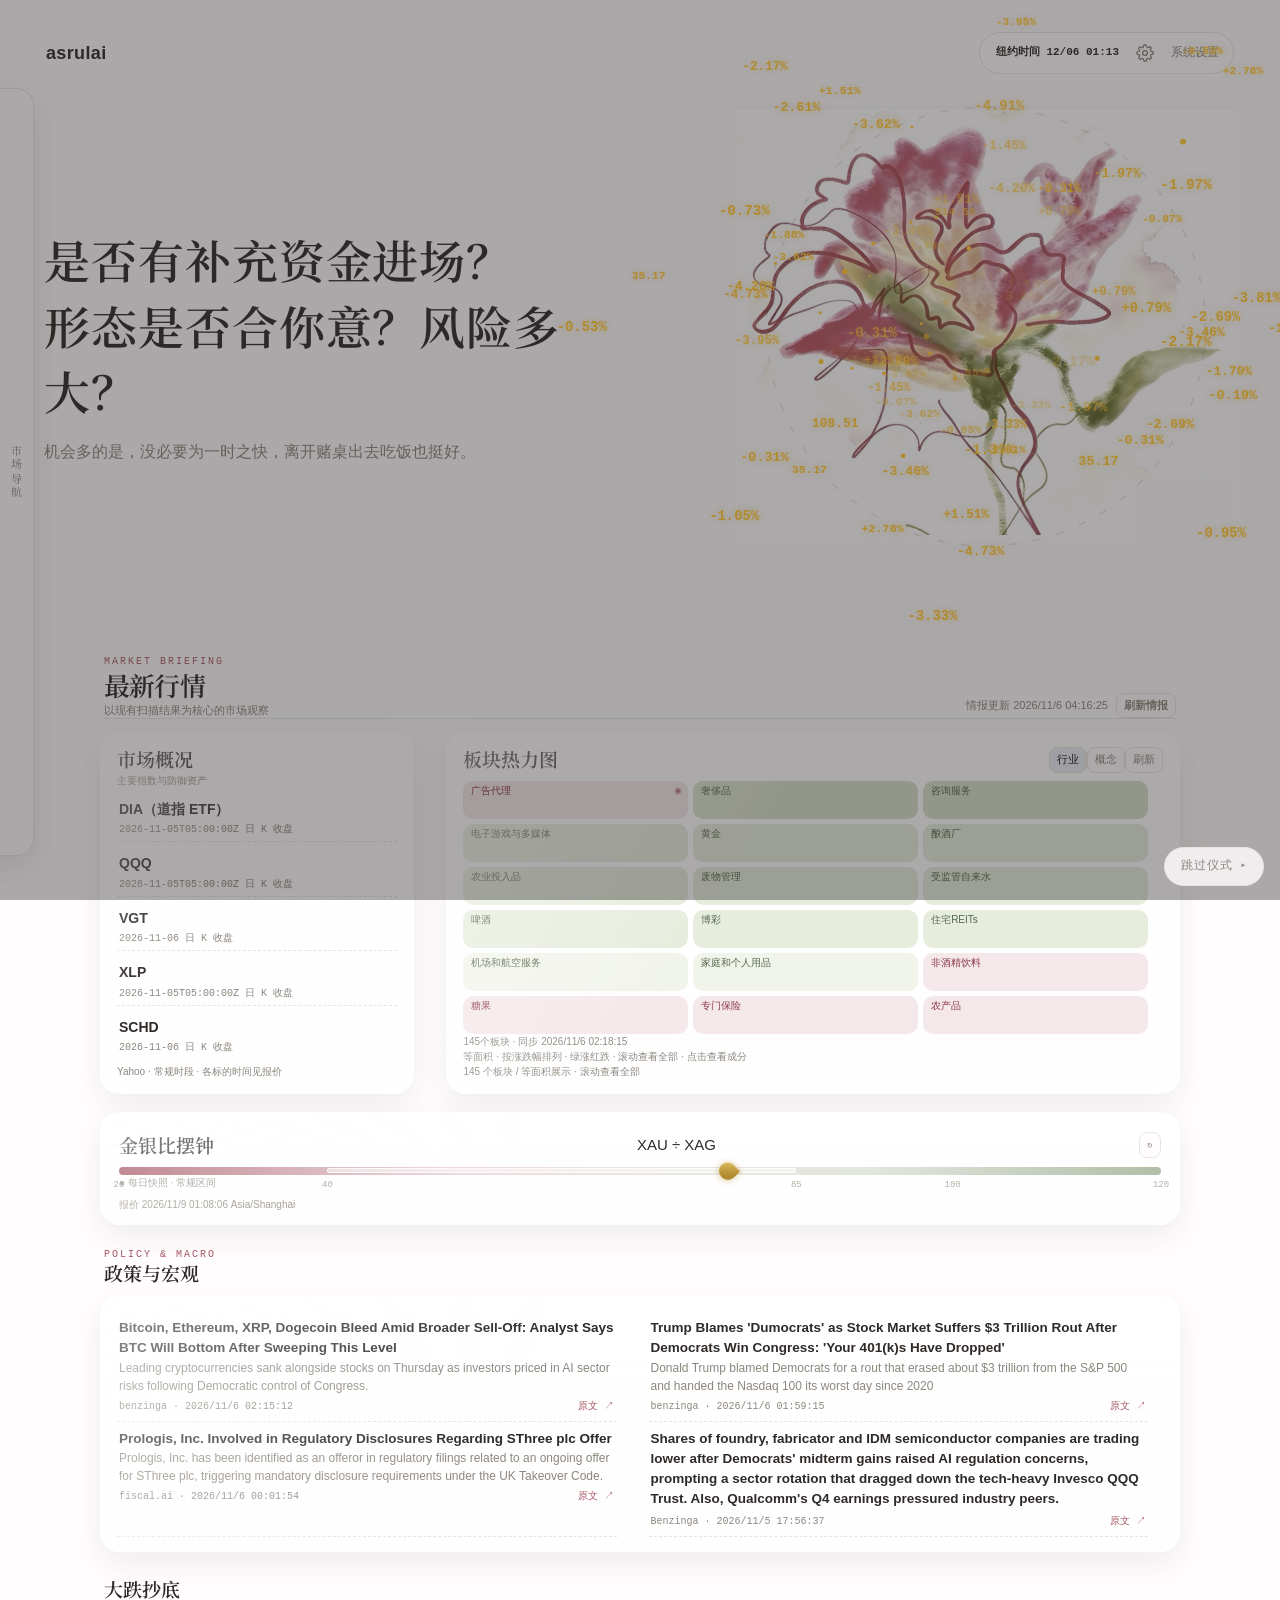
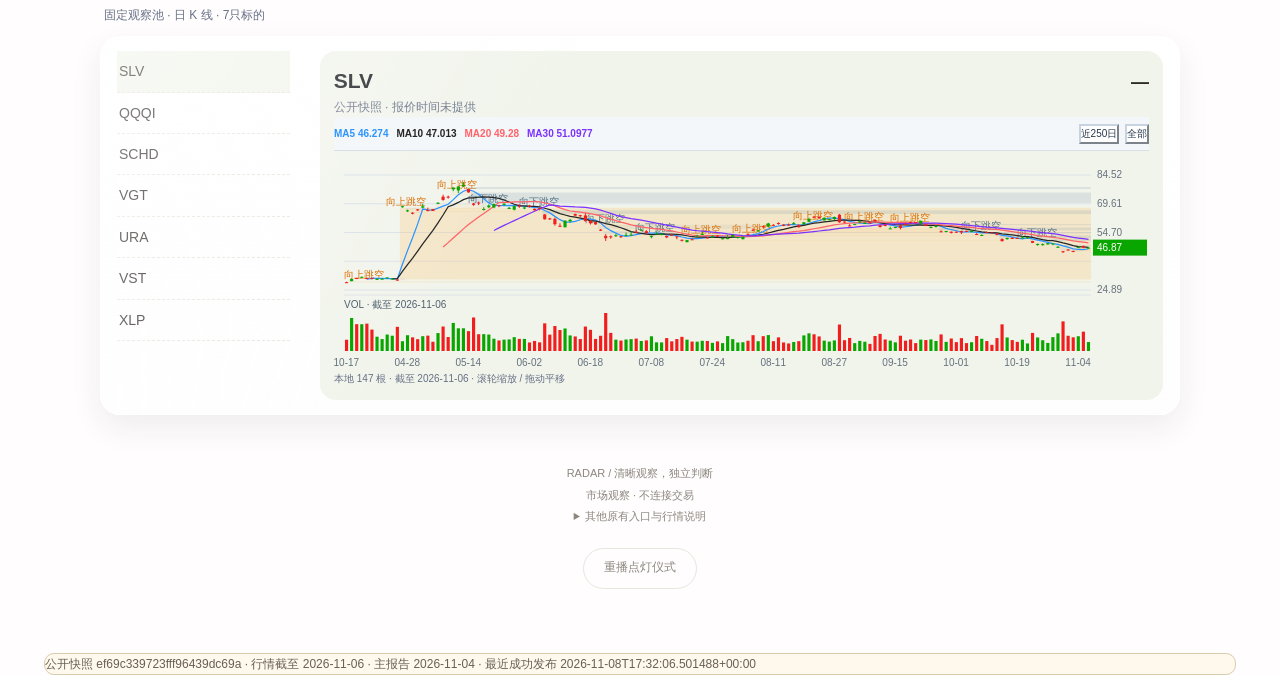
==== commit b368147d: "Synchronize approved radar mirror" ====
--- a/index.html
+++ b/index.html
@@ -10,7 +10,7 @@
   <link rel="stylesheet" href="strategy-grid.css?v=edbc44631b74">
   <link rel="stylesheet" href="home-glass.css?v=a9ccb140e5c3">
   <link rel="stylesheet" href="mac-ui-v1.css?v=05c9273a77c1">
-  <link rel="stylesheet" href="cine-v4.css?v=da20e23cebd4">
+  <link rel="stylesheet" href="cine-v4.css?v=ee121b447fc4">
   <link rel="stylesheet" href="strategy-v41.css?v=d9907ea0c270">
   <link rel="stylesheet" href="strategy-final.css?v=4d6ab292b437">
 <link rel="stylesheet" href="https://fonts.googleapis.com/css2?family=Manrope:wght@700;800&family=Noto+Serif+SC:wght@900&display=swap">
@@ -288,12 +288,12 @@
   <script src="public-db.js?v=2c4333917f33"></script>
   <script src="inline-chart-viewport.js?v=1ce33b12a002"></script>
   <script src="plate-members.js?v=44be9cada687"></script>
-  <script src="c1-display.js?v=591bc0b31c7f"></script>
+  <script src="c1-display.js?v=890d2a02beb3"></script>
   <script src="public-strategy-grid.js?v=1914580e783f"></script>
   <script src="public-chart-change-rate.js?v=726ba0afd06a"></script>
-  <script src="public-app.js?v=39a34458735f"></script>
+  <script src="public-app.js?v=78654f6cd8ac"></script>
   <script src="public-metals-ratio.js?v=592c7befe3e3"></script>
-  <script src="home-glass.js?v=d39951db5aca"></script>
+  <script src="home-glass.js?v=1cc776939627"></script>
   <script src="mac-ui-v1.js?v=e82d5ac2a124"></script>
   <script src="cine-v4.js?v=2b0ef286e3cb"></script>
   <script src="strategy-final-ui.js?v=3d24afa59faa"></script>
--- a/cine-v4.css
+++ b/cine-v4.css
@@ -337,7 +337,7 @@
 #view-intel #intelStrategyStocks{display:block;min-width:0}
 #view-intel #intelStrategyStocks .c1-stock-card{display:none}
 #view-intel #intelStrategyStocks .cine-selected{display:block;padding:13px 14px;background:var(--s3);border-radius:16px;border:0;box-shadow:none}
-#view-intel #intelStrategyStocks canvas{height:clamp(168px,18vw,220px);max-width:100%}
+#view-intel #intelStrategyStocks canvas{display:block;width:100%;height:clamp(168px,18vw,220px);max-width:100%}
 #view-intel .home-footer{display:flex;flex-direction:column;align-items:center;text-align:center;gap:4px;color:var(--sub);font:11px/1.6 var(--sans)}
 #view-intel #fx{z-index:152}
 #view-intel .veil{z-index:150}
@@ -357,13 +357,13 @@
  #view-intel{max-width:1280px;padding:22px 44px 0;transition:margin-left .45s cubic-bezier(.25,.9,.3,1)}
  #view-intel.briefing-nav-open{margin-left:244px}
  #view-intel .briefing-content{max-width:1080px;margin:40px auto 0}
- #view-intel .c1-market-layout{grid-template-columns:minmax(0,5fr) minmax(0,6fr);gap:18px 32px}
+ #view-intel .c1-market-layout{grid-template-columns:minmax(0,3fr) minmax(0,7fr);gap:18px 32px}
  #view-intel .home-market-card{display:flex;flex-direction:column}
  #view-intel .home-quote-rows{flex:1;align-content:space-evenly}
  #view-intel .home-metals-card{grid-column:1/-1}
  #view-intel #intelPolicy{grid-template-columns:repeat(2,minmax(0,1fr));column-gap:32px}
  #view-intel #intelPolicy .c1-news-card:nth-child(5):last-child,#view-intel #intelPolicy .c1-news-card:nth-child(5):nth-last-child(2),#view-intel #intelPolicy .c1-empty{grid-column:1/-1}
- #view-intel .briefing-watch{grid-template-columns:minmax(0,5fr) minmax(0,7fr);gap:30px}
+ #view-intel .briefing-watch{grid-template-columns:minmax(0,17fr) minmax(0,83fr);gap:30px}
 }
 
 
@@ -383,3 +383,10 @@
 #view-intel #intelStrategyStocks .cine-selected .c1-observation-chart{content-visibility:visible;background:transparent;box-shadow:none}
 body.compact #view-intel .c1-quote-item{padding-block:2px}
 body.compact #view-intel :is(.c1-news-card,.cine-watch-tabs .wl-row){padding-block:4px}
+
+#view-intel .home-market-card,#view-intel .cine-watch-tabs{min-width:0}
+#view-intel .c1-quote-item>span{overflow-wrap:anywhere}
+#view-intel .cine-watch-tabs .wl-row{flex-wrap:wrap;gap:2px 6px}
+#view-intel .cine-watch-tabs .wl-name{min-width:4em;overflow-wrap:anywhere}
+#view-intel #intelStrategyStocks .inline-ma-legend{display:flex;flex:1 1 14em;flex-wrap:wrap;gap:2px 8px;min-width:0}
+#view-intel #intelStrategyStocks .inline-ma-legend i{white-space:nowrap}
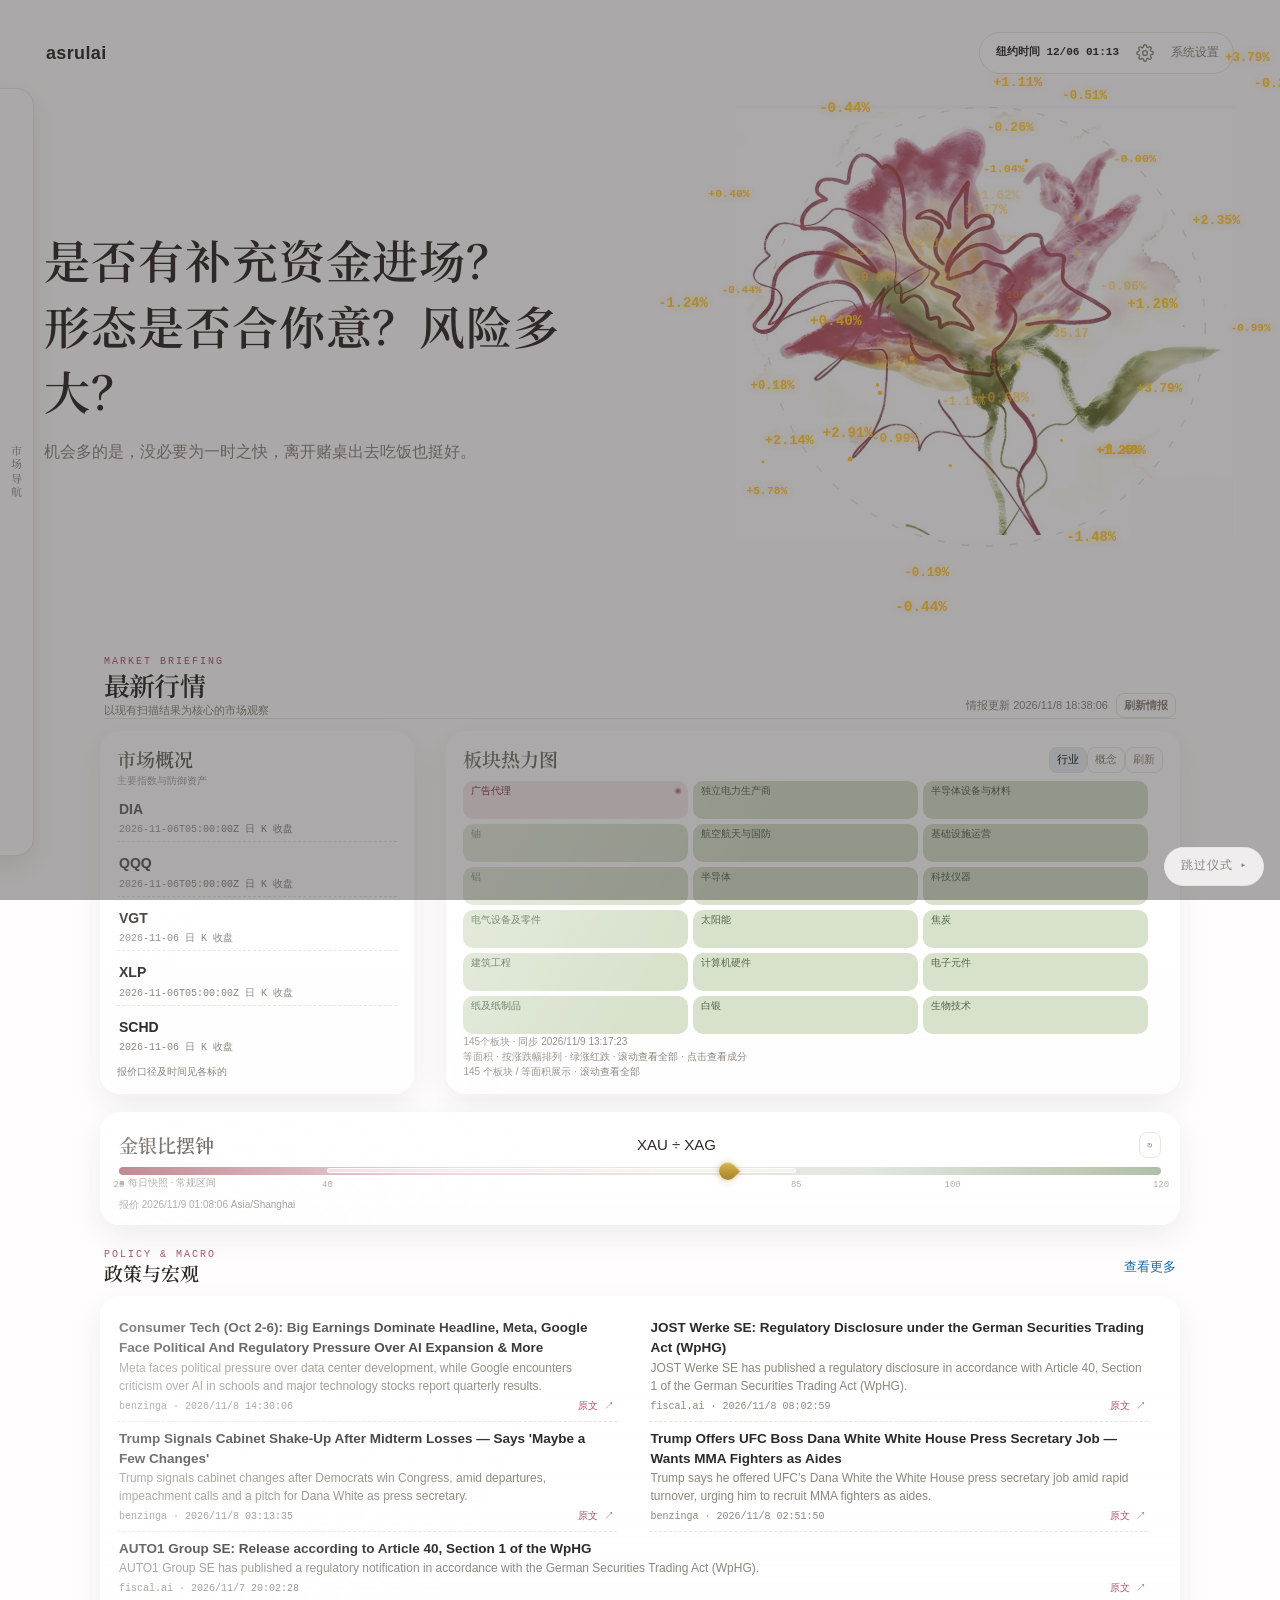
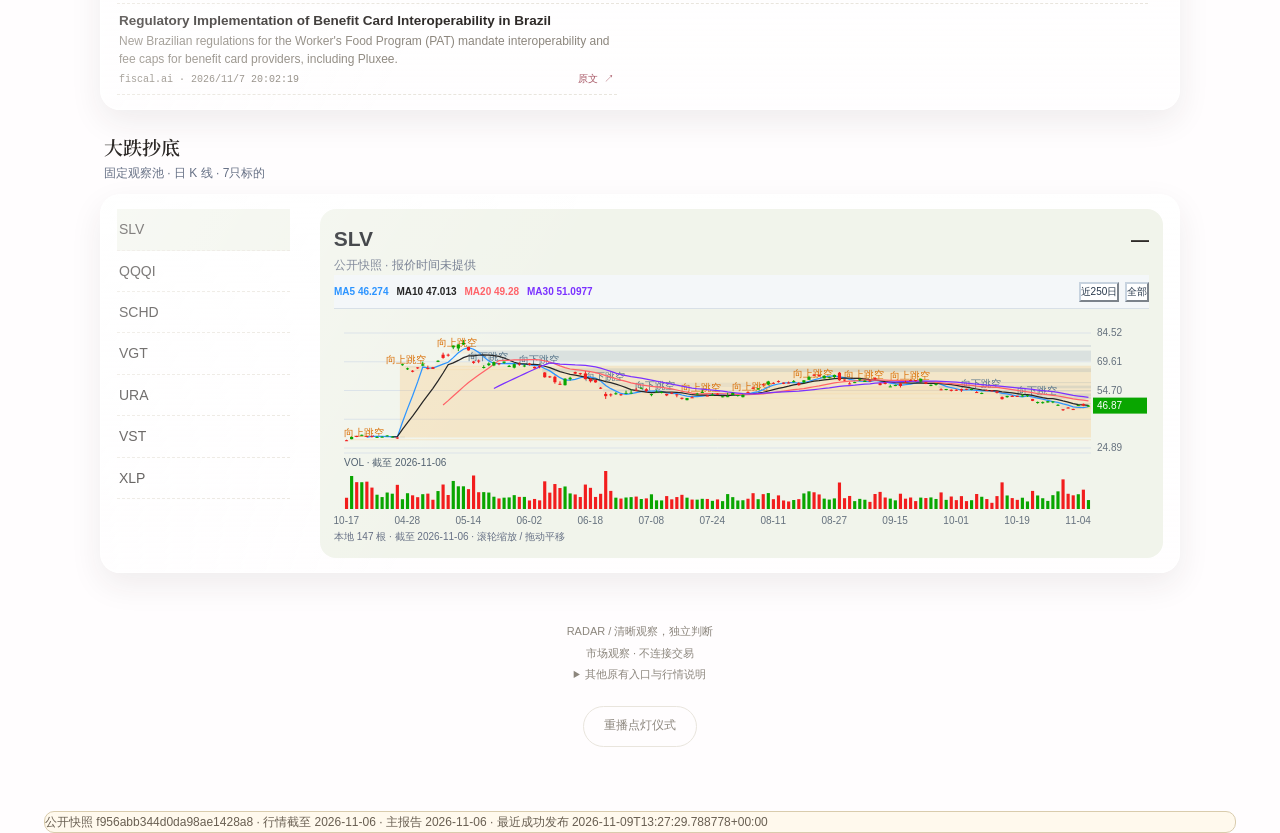
==== commit 1a715de3: "Synchronize approved radar mirror" ====
--- a/index.html
+++ b/index.html
@@ -10,9 +10,9 @@
   <link rel="stylesheet" href="strategy-grid.css?v=edbc44631b74">
   <link rel="stylesheet" href="home-glass.css?v=a9ccb140e5c3">
   <link rel="stylesheet" href="mac-ui-v1.css?v=05c9273a77c1">
-  <link rel="stylesheet" href="cine-v4.css?v=ee121b447fc4">
+  <link rel="stylesheet" href="cine-v4.css?v=86f87c2dac02">
   <link rel="stylesheet" href="strategy-v41.css?v=d9907ea0c270">
-  <link rel="stylesheet" href="strategy-final.css?v=4d6ab292b437">
+  <link rel="stylesheet" href="strategy-final.css?v=db9416adac91">
 <link rel="stylesheet" href="https://fonts.googleapis.com/css2?family=Manrope:wght@700;800&family=Noto+Serif+SC:wght@900&display=swap">
 </head>
 <body class="ui-preview c1-market-view">
@@ -288,12 +288,12 @@
   <script src="public-db.js?v=2c4333917f33"></script>
   <script src="inline-chart-viewport.js?v=1ce33b12a002"></script>
   <script src="plate-members.js?v=44be9cada687"></script>
-  <script src="c1-display.js?v=890d2a02beb3"></script>
+  <script src="c1-display.js?v=9b1a16cea1bb"></script>
   <script src="public-strategy-grid.js?v=1914580e783f"></script>
   <script src="public-chart-change-rate.js?v=726ba0afd06a"></script>
   <script src="public-app.js?v=78654f6cd8ac"></script>
   <script src="public-metals-ratio.js?v=592c7befe3e3"></script>
-  <script src="home-glass.js?v=1cc776939627"></script>
+  <script src="home-glass.js?v=17f0b6333cc3"></script>
   <script src="mac-ui-v1.js?v=e82d5ac2a124"></script>
   <script src="cine-v4.js?v=2b0ef286e3cb"></script>
   <script src="strategy-final-ui.js?v=3d24afa59faa"></script>
--- a/cine-v4.css
+++ b/cine-v4.css
@@ -1,6 +1,7 @@
 /* Scoped styles from the v2.0 briefing reference. */
+:root{--paper:#FFFDFE}
 #view-intel{
-  --paper:#FFFDFE; --ink:#2E2A28; --sub:#8C867D; --faint:#B7B0A6;
+  --ink:#2E2A28; --sub:#8C867D; --faint:#B7B0A6;
   --petal:#A85866; --wine:#8A3A48; --blush:#F5E8EA;
   --sage:#8FA382; --sageDeep:#55684C;
   --s1:#D7E1CB; --s2:#E6EDDD; --s3:#F1F4EB;
@@ -277,7 +278,7 @@
 }
 
 /* Existing app layout, navigation, and market components. */
-body.c1-market-view{background:#FFFDFE;color:#2E2A28}
+body.c1-market-view{background:var(--paper);color:#2E2A28}
 body.briefing-ceremony{overflow:hidden}
 body.ui-preview.c1-market-view > .preview-global,body.c1-market-view .topbar{display:none!important}
 body.c1-market-view .app-shell{display:block;min-width:0}
--- a/strategy-final.css
+++ b/strategy-final.css
@@ -5,7 +5,7 @@
 .preview-global #previewNavigation{display:flex!important;align-items:stretch;height:58px;gap:20px;min-width:0;flex:1;overflow-x:auto;scrollbar-width:none}.preview-global #previewNavigation .nav-item{position:relative;display:flex;align-items:center;padding:0 2px!important;border:0!important;border-radius:0!important;white-space:nowrap;flex:none;background:transparent!important;box-shadow:none!important;color:var(--v41-soft)!important;font:400 13px/1.4 -apple-system,'PingFang SC',sans-serif}.preview-global #previewNavigation .nav-item.active{font-weight:600;color:var(--v41-anchor)!important}.preview-global #previewNavigation .nav-item.active::after{content:'';position:absolute;bottom:0;left:0;right:0;height:2px;background:var(--v41-gold)}
 .preview-global .preview-account-slot{margin-left:auto;flex:none}.preview-global .sidebar-status{display:flex!important;gap:7px;align-items:center;padding:7px 12px;border:1px solid var(--v41-line);border-radius:10px;background:#ffffff80;font-size:11px;color:var(--v41-soft)}.preview-global .sidebar-status>div{display:flex;gap:5px;align-items:center}.preview-global .sidebar-status strong,.preview-global .sidebar-status small{font-size:11px;font-weight:400}.preview-global .status-dot{background:#4f8a68;box-shadow:0 0 0 4px #4f8a6814;width:6px;height:6px}.preview-global button:focus-visible{outline:2px solid var(--v41-gold);outline-offset:-3px}
 body.c1-market-view #previewNavigation{display:flex!important}#view-intel .home-brand,#view-intel .home-nav nav{display:none!important}
-body.ui-preview:has(#view-results.active){background:linear-gradient(180deg,#f7f3ea 0%,#faf7f0 35%,#fdfbf6 100%);color:var(--v41-ink)}
+body.ui-preview:has(#view-results.active){background:var(--paper);color:var(--v41-ink)}
 body.ui-preview:has(#view-results.active) .main{margin:0!important;padding:32px clamp(20px,5.7vw,82px) 28px!important;min-width:0!important;width:100%!important;box-sizing:border-box;overflow:visible!important}
 body.ui-preview:has(#view-results.active) .topbar{min-height:56px;width:100%!important;margin:0 0 24px!important;gap:16px;max-width:100%;box-sizing:border-box}
 body.ui-preview:has(#view-results.active) .topbar h1{font:600 27px/1.4 'Noto Serif SC','Songti SC',serif;color:var(--v41-ink);margin:0}body.ui-preview:has(#view-results.active) .topbar .asof{font-size:11.5px;color:var(--v41-faint);font-variant-numeric:tabular-nums}body.ui-preview:has(#view-results.active) .topbar .btn{background:var(--v41-anchor);color:#fbf8f1;border-radius:10px;padding:10px 18px;border:0;transition:transform .2s,box-shadow .2s;box-shadow:0 8px 22px #50483a18}body.ui-preview:has(#view-results.active) .topbar .btn:hover{transform:translateY(-1px);box-shadow:0 10px 26px #50483a28}
